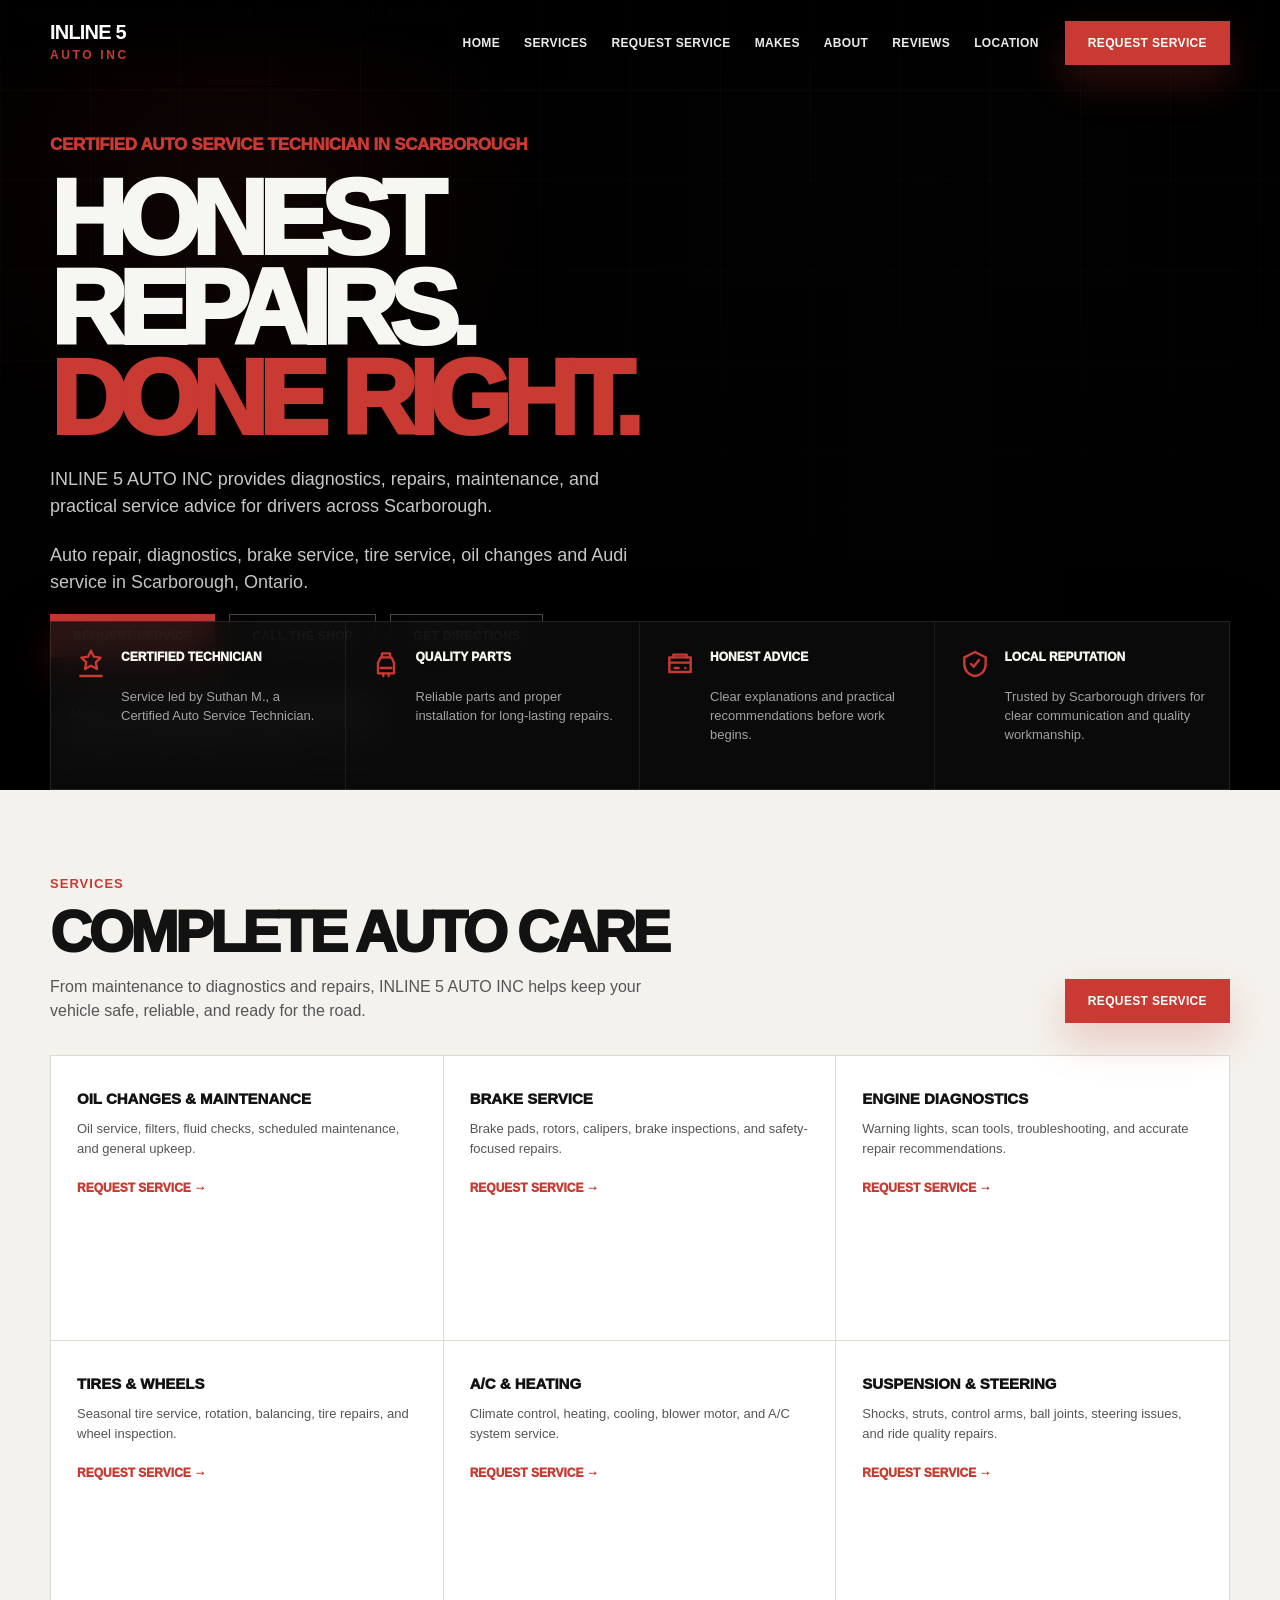
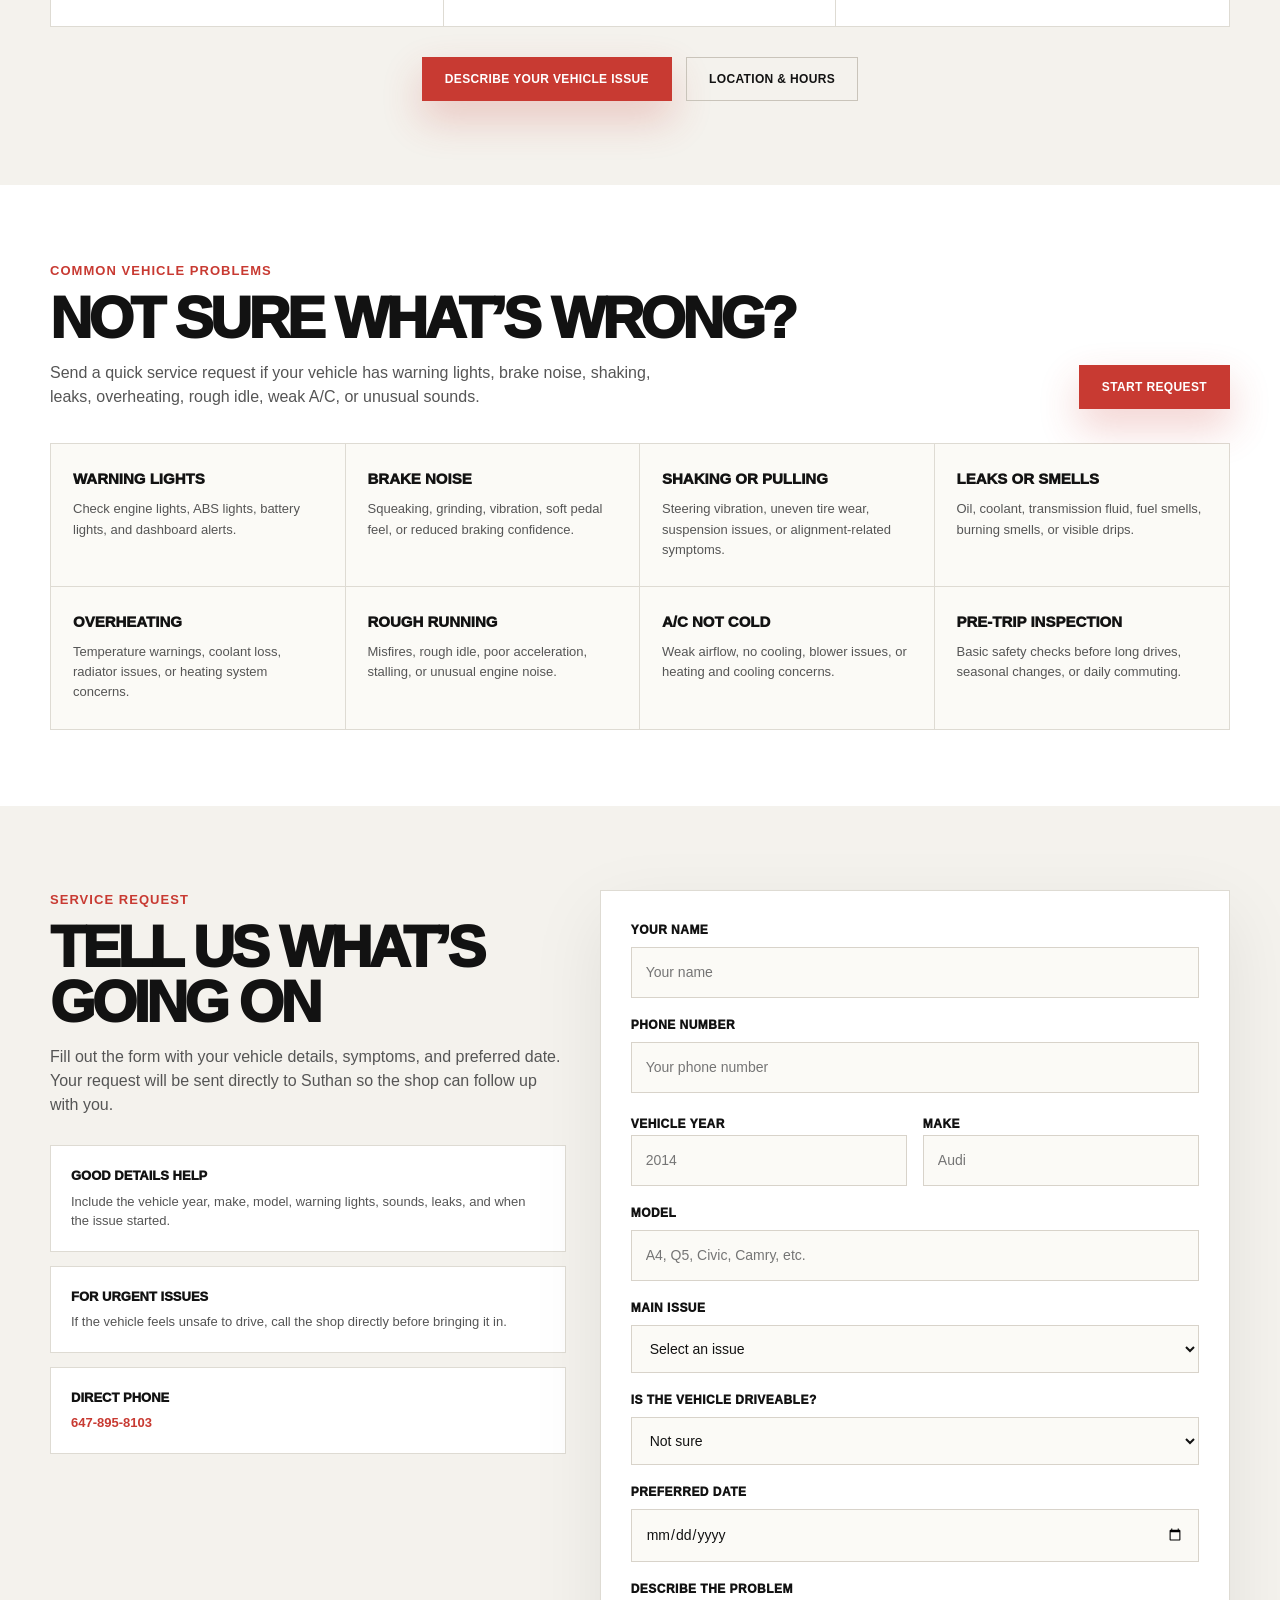
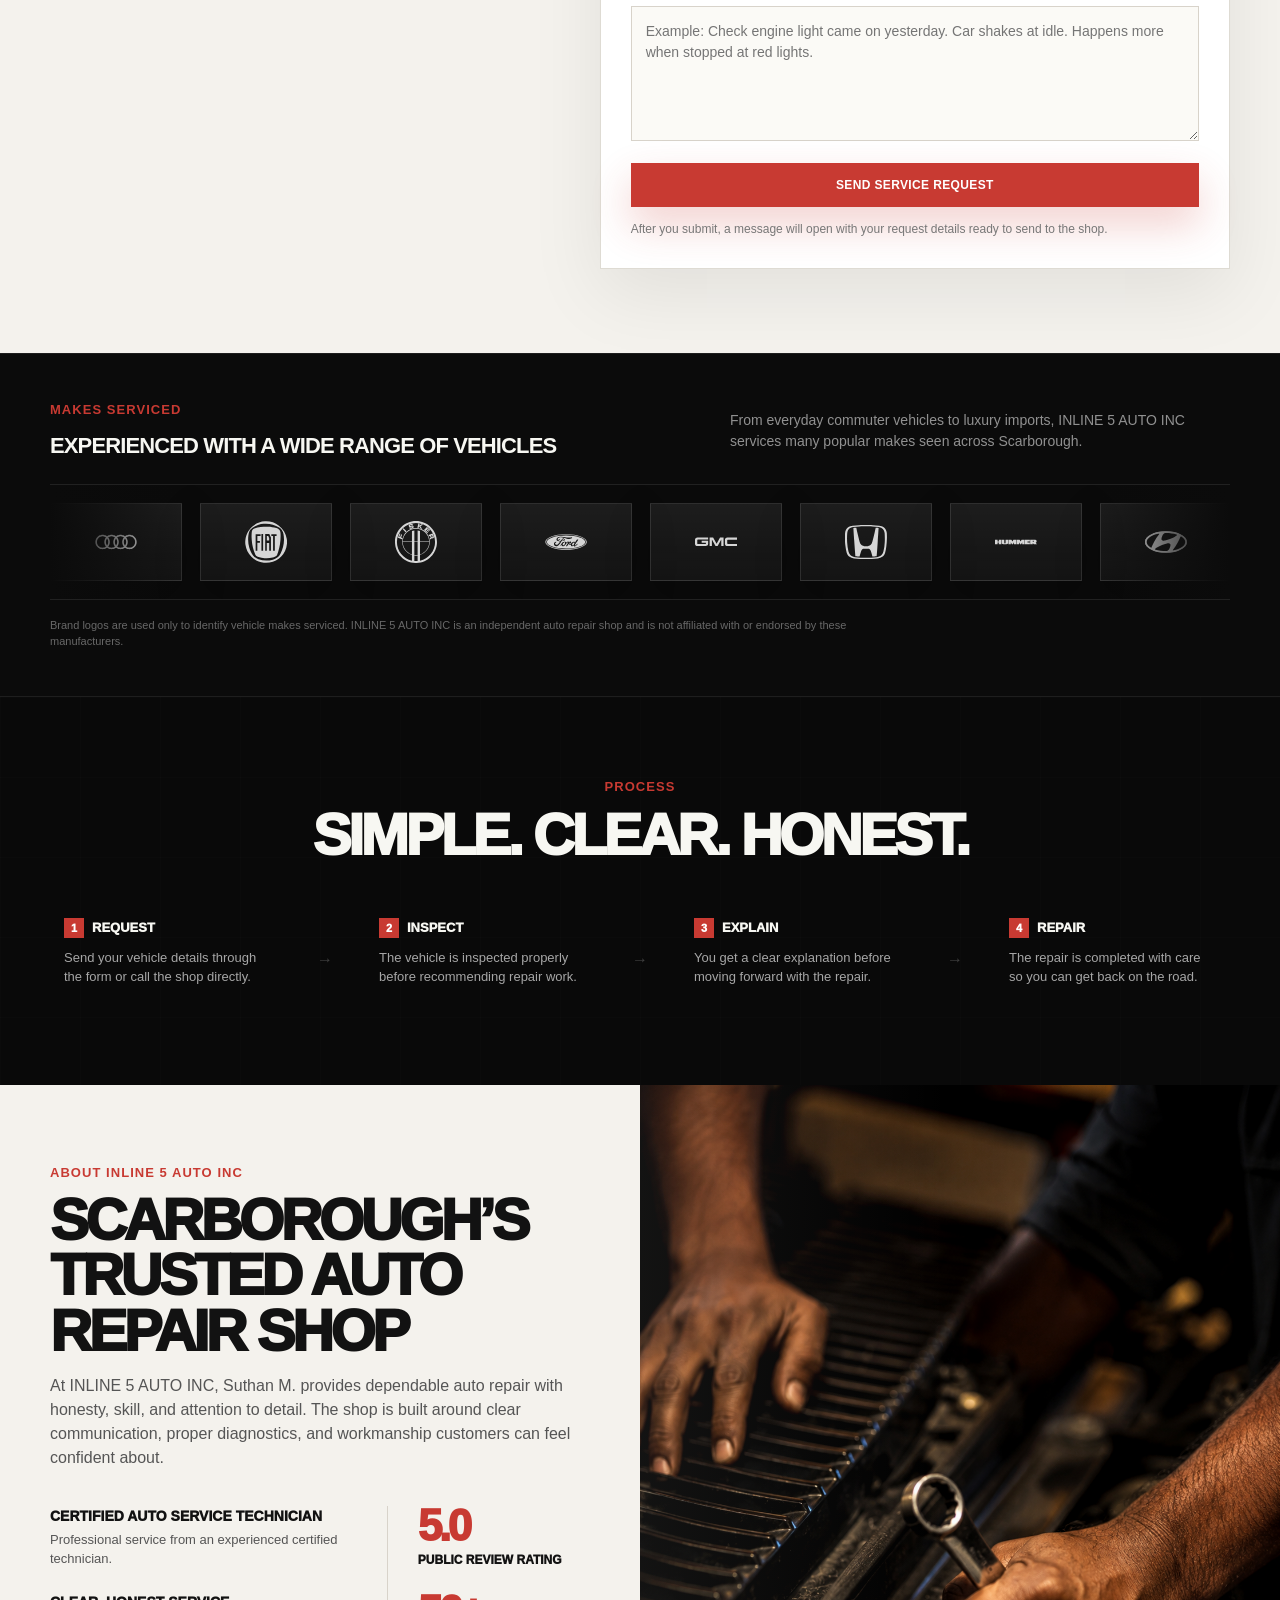
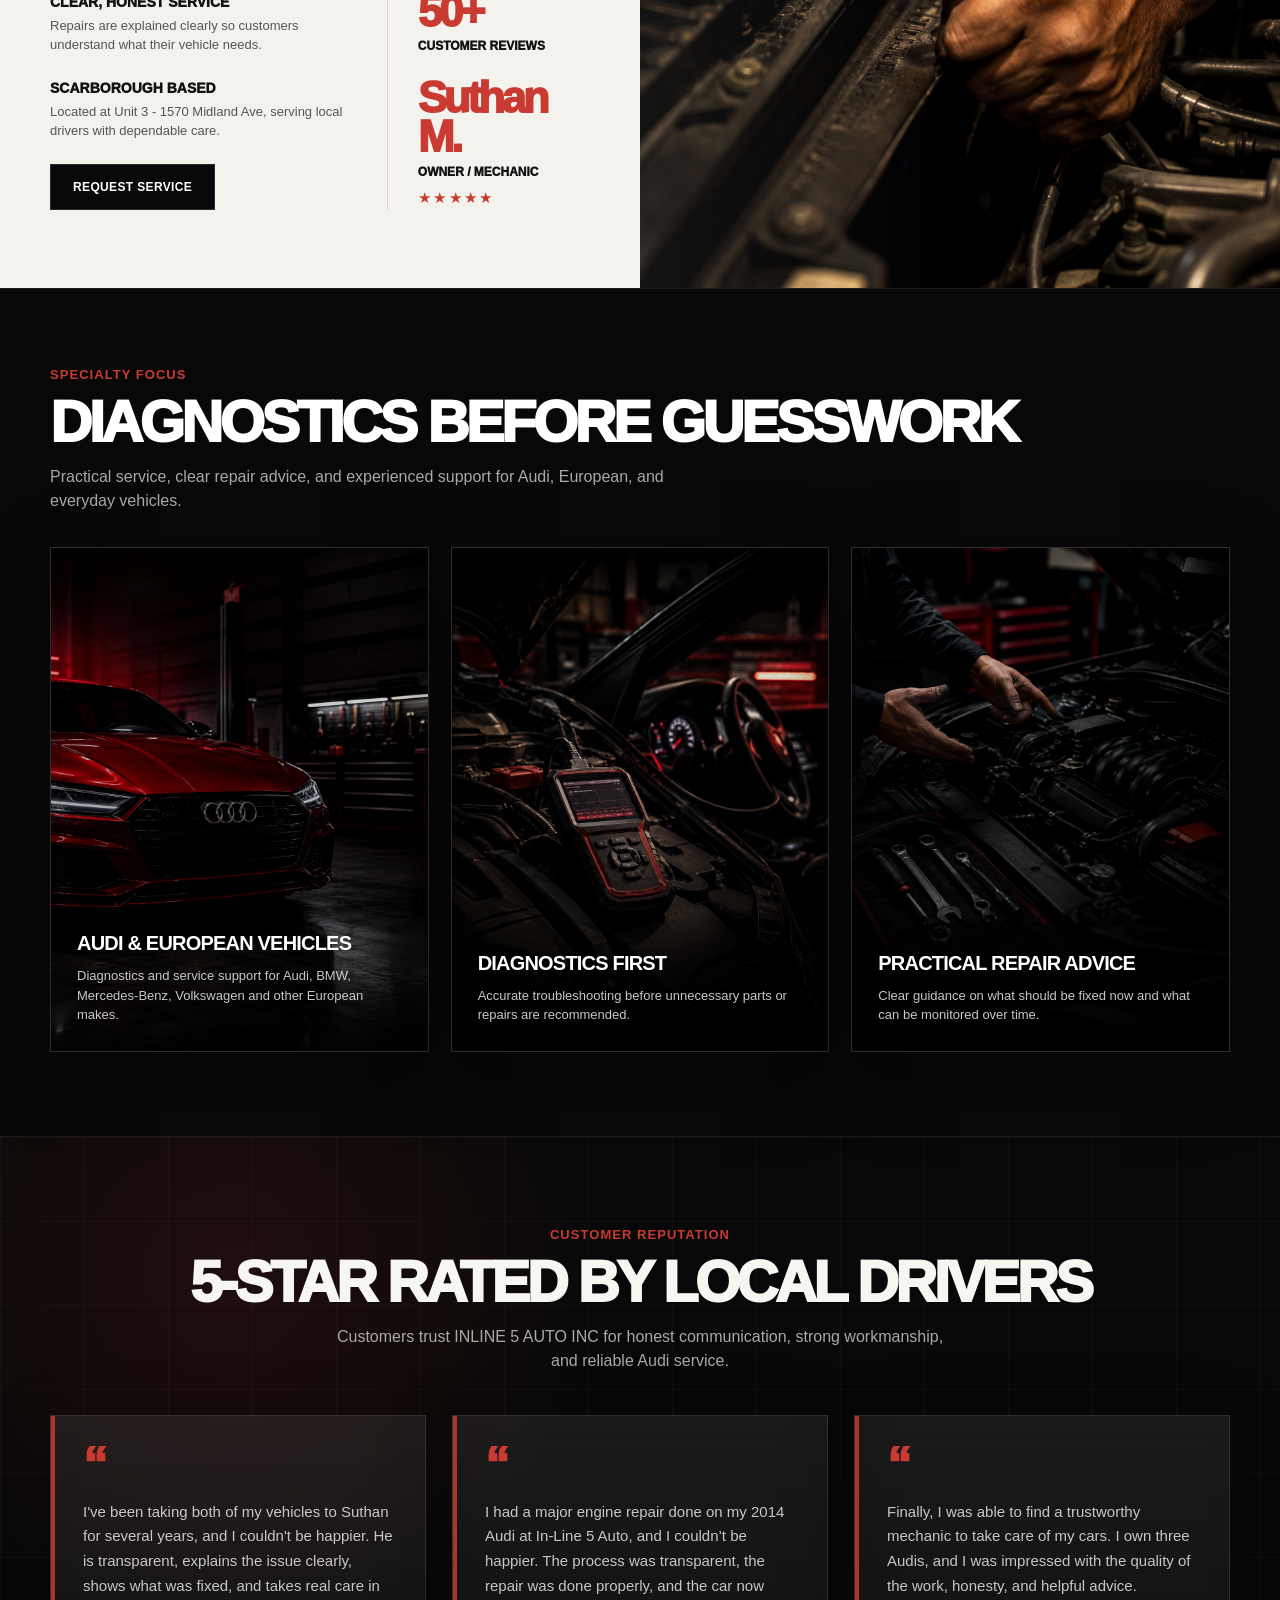
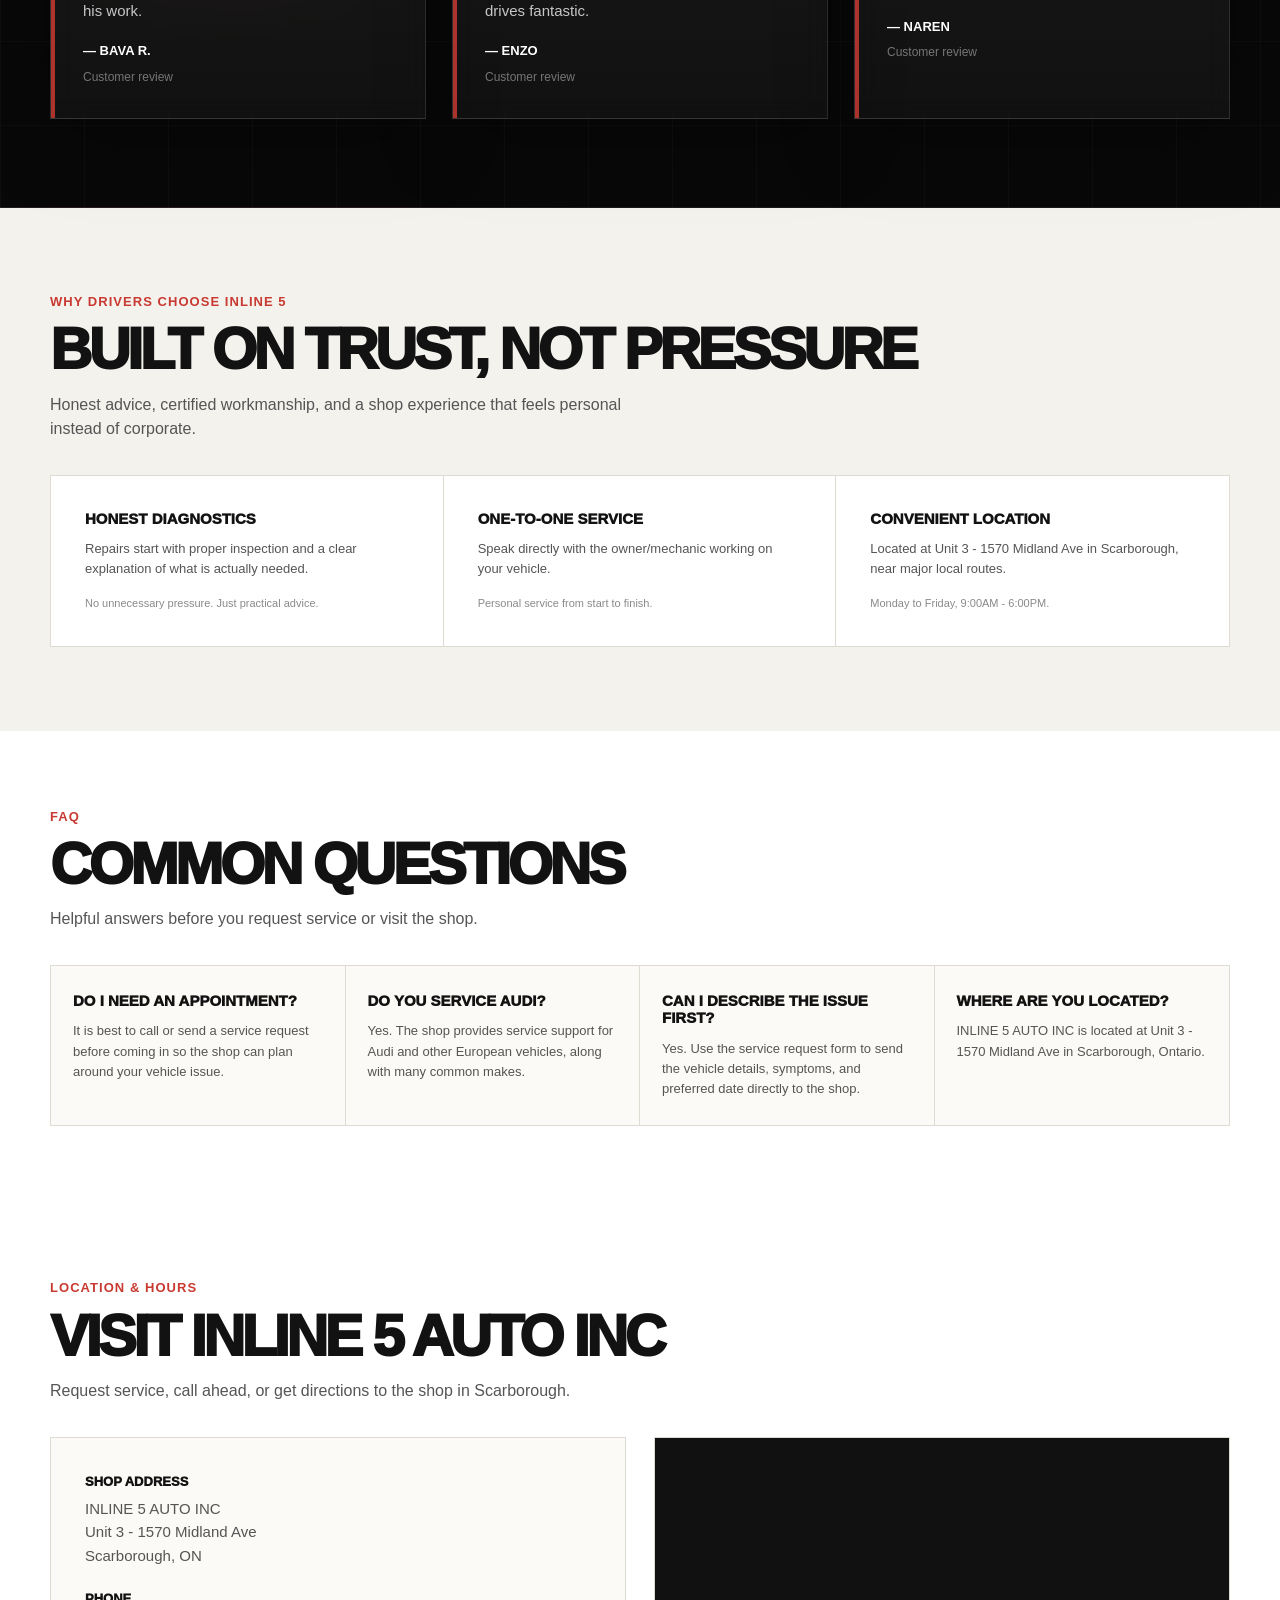
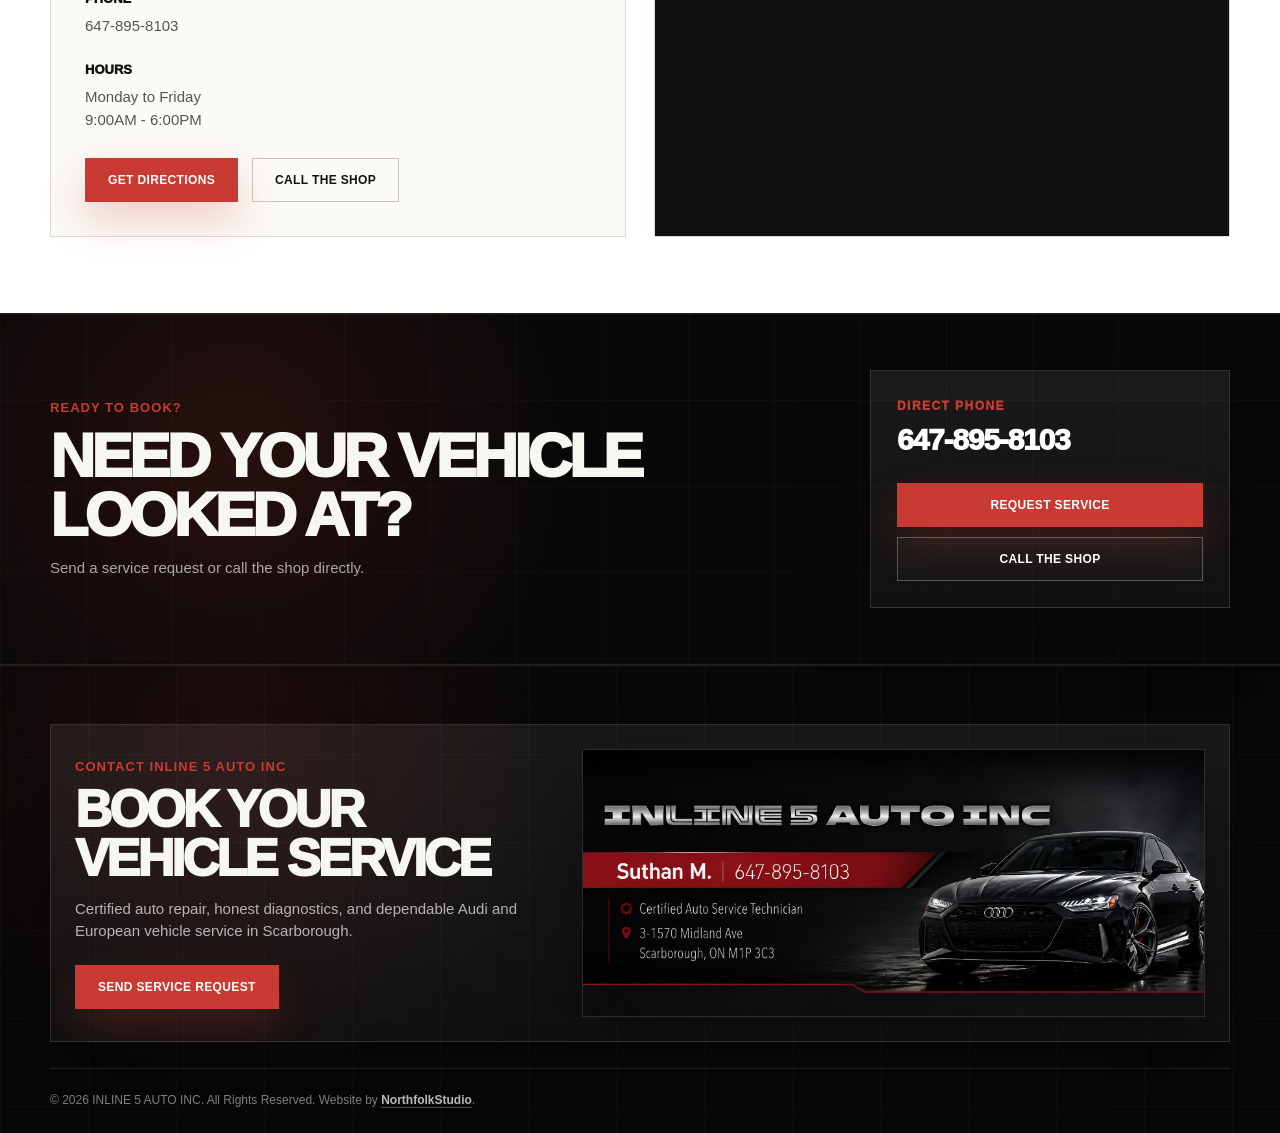
==== index.html @ 4e50be27 "Prepare production mobile-ready homepage" ====
<!DOCTYPE html>
<html lang="en">
<head>
  <meta charset="UTF-8" />
  <meta name="viewport" content="width=device-width, initial-scale=1.0" />

  <title>INLINE 5 AUTO INC | Auto Repair Shop in Scarborough, ON</title>
  <meta
    name="description"
    content="INLINE 5 AUTO INC provides certified auto repair, diagnostics, brake service, oil changes, tire service, suspension repair and maintenance in Scarborough, ON. Request service online or call 647-895-8103."
  />

  <meta name="robots" content="index, follow" />
  <meta name="theme-color" content="#070707" />
  <link rel="canonical" href="https://inline5autoinc.ca/" />

  <meta property="og:title" content="INLINE 5 AUTO INC | Auto Repair Shop in Scarborough, ON" />
  <meta property="og:description" content="Certified auto repair, diagnostics, brake service, oil changes, tires, suspension repair and honest maintenance in Scarborough." />
  <meta property="og:type" content="website" />
  <meta property="og:url" content="https://inline5autoinc.ca/" />
  <meta property="og:site_name" content="INLINE 5 AUTO INC" />
  <meta property="og:image" content="https://inline5autoinc.ca/assets/imgs/Inline5autocard.png" />

  <meta name="twitter:card" content="summary_large_image" />
  <meta name="twitter:title" content="INLINE 5 AUTO INC | Auto Repair Shop in Scarborough, ON" />
  <meta name="twitter:description" content="Certified auto repair, diagnostics, brake service, oil changes, tires, suspension repair and honest maintenance in Scarborough." />
  <meta name="twitter:image" content="https://inline5autoinc.ca/assets/imgs/Inline5autocard.png" />

  <script type="application/ld+json">
  {
    "@context": "https://schema.org",
    "@type": "AutoRepair",
    "name": "INLINE 5 AUTO INC",
    "url": "https://inline5autoinc.ca/",
    "image": "https://inline5autoinc.ca/assets/imgs/Inline5autocard.png",
    "telephone": "+1-647-895-8103",
    "priceRange": "$$",
    "founder": "Suthan M.",
    "address": {
      "@type": "PostalAddress",
      "streetAddress": "Unit 3 - 1570 Midland Ave",
      "addressLocality": "Scarborough",
      "addressRegion": "ON",
      "addressCountry": "CA"
    },
    "openingHoursSpecification": [
      {
        "@type": "OpeningHoursSpecification",
        "dayOfWeek": ["Monday", "Tuesday", "Wednesday", "Thursday", "Friday"],
        "opens": "09:00",
        "closes": "18:00"
      }
    ],
    "areaServed": {
      "@type": "Place",
      "name": "Scarborough"
    }
  }
  </script>

  <style>
    :root {
      --bg: #070707;
      --text: #f7f7f2;
      --muted: #a8aaa7;
      --red: #c83a32;
      --red-bright: #d84840;
      --off: #f4f2ed;
      --dark-text: #121212;
      --line-light: #dedbd3;
      --container: 1180px;
      --shadow: 0 24px 80px rgba(0, 0, 0, 0.28);
    }

    * {
      margin: 0;
      padding: 0;
      box-sizing: border-box;
    }

    html {
      scroll-behavior: smooth;
    }

    body {
      font-family: Arial, Helvetica, sans-serif;
      background: var(--bg);
      color: var(--text);
      line-height: 1.5;
      overflow-x: hidden;
    }

    img {
      width: 100%;
      display: block;
    }

    a {
      text-decoration: none;
      color: inherit;
    }

    button,
    input,
    textarea,
    select {
      font: inherit;
    }

    a:focus-visible,
    button:focus-visible,
    input:focus-visible,
    select:focus-visible,
    textarea:focus-visible {
      outline: 3px solid var(--red-bright);
      outline-offset: 4px;
    }

    .container {
      width: min(var(--container), calc(100% - 40px));
      margin: 0 auto;
    }

    .eyebrow {
      color: var(--red);
      font-size: 13px;
      font-weight: 900;
      letter-spacing: 0.08em;
      text-transform: uppercase;
      margin-bottom: 10px;
    }

    .section-title {
      font-size: clamp(32px, 5vw, 58px);
      line-height: 0.95;
      letter-spacing: -0.06em;
      text-transform: uppercase;
      font-weight: 950;
    }

    .section-copy {
      color: var(--muted);
      max-width: 620px;
      margin-top: 16px;
      font-size: 16px;
    }

    .light-copy {
      color: #555;
    }

    .btn {
      display: inline-flex;
      align-items: center;
      justify-content: center;
      gap: 10px;
      border: 1px solid transparent;
      padding: 15px 22px;
      font-size: 12px;
      line-height: 1;
      font-weight: 900;
      text-transform: uppercase;
      letter-spacing: 0.03em;
      cursor: pointer;
      transition: 0.25s ease;
      white-space: nowrap;
    }

    .btn-primary {
      background: var(--red);
      color: white;
      box-shadow: 0 18px 40px rgba(200, 58, 50, 0.24);
    }

    .btn-primary:hover {
      background: var(--red-bright);
      transform: translateY(-2px);
    }

    .btn-dark {
      background: #080808;
      color: white;
      border-color: rgba(255, 255, 255, 0.15);
    }

    .btn-dark:hover {
      background: var(--red);
      border-color: var(--red);
    }

    .btn-outline {
      border-color: rgba(255, 255, 255, 0.28);
      color: white;
      background: rgba(255, 255, 255, 0.02);
    }

    .btn-outline:hover {
      background: white;
      color: black;
    }

    .btn-light-outline {
      border-color: #c9c4ba;
      color: var(--dark-text);
      background: transparent;
    }

    .btn-light-outline:hover {
      background: var(--dark-text);
      color: white;
      border-color: var(--dark-text);
    }

    .icon {
      width: 32px;
      height: 32px;
      stroke: currentColor;
      fill: none;
      stroke-width: 1.8;
      stroke-linecap: round;
      stroke-linejoin: round;
      flex: 0 0 auto;
    }

    .icon-red {
      color: var(--red);
    }

    .header {
      position: fixed;
      top: 0;
      left: 0;
      width: 100%;
      z-index: 50;
      background: linear-gradient(to bottom, rgba(0, 0, 0, 0.92), rgba(0, 0, 0, 0.58), transparent);
      border-bottom: 1px solid transparent;
      transition: 0.25s ease;
    }

    .header.scrolled {
      background: rgba(7, 7, 7, 0.95);
      backdrop-filter: blur(18px);
      border-bottom-color: rgba(255, 255, 255, 0.1);
    }

    .nav {
      height: 86px;
      display: flex;
      align-items: center;
      justify-content: space-between;
      gap: 26px;
    }

    .brand {
      display: flex;
      align-items: center;
      gap: 12px;
      min-width: max-content;
    }

    .brand-text strong {
      display: block;
      color: white;
      font-size: 20px;
      line-height: 0.9;
      letter-spacing: -0.04em;
      text-transform: uppercase;
    }

    .brand-text span {
      display: block;
      color: var(--red);
      font-size: 12px;
      font-weight: 900;
      letter-spacing: 0.22em;
      text-transform: uppercase;
      margin-top: 5px;
    }

    .nav-links {
      display: flex;
      align-items: center;
      gap: 24px;
      margin-left: auto;
    }

    .nav-links a {
      color: white;
      font-size: 12px;
      font-weight: 900;
      letter-spacing: 0.03em;
      text-transform: uppercase;
      opacity: 0.92;
      position: relative;
    }

    .nav-links a::after {
      content: "";
      position: absolute;
      left: 0;
      bottom: -8px;
      width: 0;
      height: 2px;
      background: var(--red);
      transition: 0.2s ease;
    }

    .nav-links a:hover::after {
      width: 100%;
    }

    .nav-actions {
      display: flex;
      align-items: center;
      gap: 12px;
    }

    .menu-toggle {
      display: none;
      width: 44px;
      height: 44px;
      border: 1px solid rgba(255, 255, 255, 0.2);
      background: rgba(255, 255, 255, 0.04);
      color: white;
      align-items: center;
      justify-content: center;
      cursor: pointer;
    }

    .mobile-panel {
      display: none;
      background: rgba(7, 7, 7, 0.98);
      border-top: 1px solid rgba(255, 255, 255, 0.1);
      padding: 18px 20px 24px;
    }

    .mobile-panel.open {
      display: block;
    }

    .mobile-panel a {
      display: block;
      padding: 14px 0;
      border-bottom: 1px solid rgba(255, 255, 255, 0.08);
      color: white;
      font-weight: 900;
      text-transform: uppercase;
      font-size: 13px;
    }

    .hero {
      min-height: 790px;
      position: relative;
      display: flex;
      align-items: center;
      overflow: hidden;
      isolation: isolate;
      background: #060606;
    }

    .hero::before {
      content: "";
      position: absolute;
      inset: 0;
      background:
        linear-gradient(90deg, rgba(0, 0, 0, 0.97) 0%, rgba(0, 0, 0, 0.86) 38%, rgba(0, 0, 0, 0.28) 72%, rgba(0, 0, 0, 0.82) 100%),
        linear-gradient(to bottom, rgba(0, 0, 0, 0.45), rgba(0, 0, 0, 0.92));
      z-index: -1;
    }

    .hero::after {
      content: "";
      position: absolute;
      inset: 0;
      background-image:
        radial-gradient(circle at 18% 30%, rgba(200, 58, 50, 0.18), transparent 28%),
        linear-gradient(rgba(255, 255, 255, 0.035) 1px, transparent 1px),
        linear-gradient(90deg, rgba(255, 255, 255, 0.035) 1px, transparent 1px);
      background-size: auto, 90px 90px, 90px 90px;
      mask-image: linear-gradient(to bottom, black, transparent 82%);
      z-index: -1;
      opacity: 0.65;
    }

    .hero-bg {
      position: absolute;
      inset: 0;
      z-index: -2;
    }

    .hero-bg img {
      height: 100%;
      object-fit: cover;
      object-position: center right;
      filter: saturate(0.95) contrast(1.08) brightness(0.9);
    }

    .hero-content {
      padding-top: 110px;
      max-width: 710px;
    }

    .hero-kicker {
      color: var(--red);
      font-size: 17px;
      font-weight: 950;
      text-transform: uppercase;
      letter-spacing: -0.02em;
      margin-bottom: 16px;
    }

    .hero h1 {
      font-size: clamp(58px, 8.2vw, 118px);
      line-height: 0.86;
      letter-spacing: -0.08em;
      text-transform: uppercase;
      font-weight: 1000;
    }

    .hero h1 span {
      display: block;
      color: var(--red);
    }

    .hero p {
      color: rgba(255, 255, 255, 0.78);
      max-width: 590px;
      font-size: 18px;
      margin: 22px 0 18px;
    }

    .hero-seo-line {
      color: rgba(255, 255, 255, 0.66);
      max-width: 620px;
      font-size: 15px;
      margin: 0 0 30px;
    }

    .hero-buttons {
      display: flex;
      gap: 14px;
      flex-wrap: wrap;
    }

    .hero-contact-card {
      margin-top: 26px;
      display: inline-grid;
      gap: 5px;
      padding: 18px 20px;
      border: 1px solid rgba(255, 255, 255, 0.12);
      background: rgba(255, 255, 255, 0.055);
      backdrop-filter: blur(14px);
    }

    .hero-contact-card strong {
      color: white;
      font-size: 13px;
      text-transform: uppercase;
      letter-spacing: 0.04em;
    }

    .hero-contact-card span {
      color: rgba(255, 255, 255, 0.65);
      font-size: 14px;
    }

    .trust-strip {
      position: absolute;
      left: 50%;
      bottom: 0;
      transform: translateX(-50%);
      width: min(var(--container), calc(100% - 40px));
      background: rgba(13, 13, 13, 0.84);
      backdrop-filter: blur(18px);
      border: 1px solid rgba(255, 255, 255, 0.1);
      display: grid;
      grid-template-columns: repeat(4, 1fr);
      box-shadow: var(--shadow);
    }

    .trust-item {
      display: flex;
      align-items: flex-start;
      gap: 14px;
      padding: 26px 24px;
      border-right: 1px solid rgba(255, 255, 255, 0.08);
    }

    .trust-item:last-child {
      border-right: 0;
    }

    .trust-item h3 {
      font-size: 12px;
      text-transform: uppercase;
      font-weight: 950;
      margin-bottom: 6px;
    }

    .trust-item p {
      color: rgba(255, 255, 255, 0.62);
      font-size: 13px;
      line-height: 1.45;
    }

    .services,
    .service-request,
    .specials {
      background: var(--off);
      color: var(--dark-text);
      padding: 84px 0;
    }

    .problems,
    .location,
    .faq {
      background: white;
      color: var(--dark-text);
      padding: 76px 0;
    }

    .section-head-row {
      display: flex;
      align-items: flex-end;
      justify-content: space-between;
      gap: 30px;
      margin-bottom: 32px;
    }

    .service-grid {
      display: grid;
      grid-template-columns: repeat(3, 1fr);
      border: 1px solid var(--line-light);
      background: white;
    }

    .service-card {
      min-height: 285px;
      padding: 34px 26px 28px;
      border-right: 1px solid var(--line-light);
      border-bottom: 1px solid var(--line-light);
      position: relative;
      overflow: hidden;
      transition: 0.25s ease;
    }

    .service-card:nth-child(3n) {
      border-right: 0;
    }

    .service-card:nth-last-child(-n+3) {
      border-bottom: 0;
    }

    .service-card::after {
      content: "";
      position: absolute;
      inset: auto 0 0 0;
      height: 4px;
      background: var(--red);
      transform: scaleX(0);
      transform-origin: left;
      transition: 0.25s ease;
    }

    .service-card:hover {
      background: #faf8f3;
      transform: translateY(-4px);
      box-shadow: 0 22px 50px rgba(0, 0, 0, 0.08);
      z-index: 2;
    }

    .service-card:hover::after {
      transform: scaleX(1);
    }

    .service-card h3,
    .problem-item h3,
    .special-card h3,
    .faq-item h3 {
      font-size: 15px;
      line-height: 1.15;
      text-transform: uppercase;
      font-weight: 950;
      margin-bottom: 12px;
    }

    .service-card p,
    .problem-item p,
    .special-card p,
    .faq-item p {
      color: #555;
      font-size: 13px;
      line-height: 1.55;
    }

    .learn-link {
      display: inline-flex;
      align-items: center;
      gap: 8px;
      color: var(--red);
      font-size: 12px;
      font-weight: 950;
      text-transform: uppercase;
      margin-top: 20px;
    }

    .services-bottom-cta {
      margin-top: 30px;
      display: flex;
      justify-content: center;
      gap: 14px;
      flex-wrap: wrap;
    }

    .problem-grid,
    .faq-grid {
      margin-top: 34px;
      display: grid;
      grid-template-columns: repeat(4, 1fr);
      border: 1px solid var(--line-light);
    }

    .problem-item,
    .faq-item {
      padding: 26px 22px;
      border-right: 1px solid var(--line-light);
      border-bottom: 1px solid var(--line-light);
      background: #fbfaf6;
    }

    .problem-item:nth-child(4n),
    .faq-item:nth-child(4n) {
      border-right: 0;
    }

    .problem-item:nth-last-child(-n+4),
    .faq-item:nth-last-child(-n+4) {
      border-bottom: 0;
    }

    .service-request-grid {
      display: grid;
      grid-template-columns: 0.9fr 1.1fr;
      gap: 34px;
      align-items: start;
    }

    .request-notes {
      display: grid;
      gap: 14px;
      margin-top: 28px;
    }

    .request-notes div {
      padding: 20px;
      background: white;
      border: 1px solid var(--line-light);
    }

    .request-notes strong {
      display: block;
      color: var(--dark-text);
      font-size: 13px;
      text-transform: uppercase;
      font-weight: 950;
      margin-bottom: 6px;
    }

    .request-notes span {
      display: block;
      color: #555;
      font-size: 13px;
      line-height: 1.5;
    }

    .request-form {
      background: white;
      border: 1px solid var(--line-light);
      padding: 30px;
      box-shadow: 0 24px 70px rgba(0, 0, 0, 0.08);
    }

    .form-row {
      display: grid;
      gap: 8px;
      margin-bottom: 18px;
    }

    .form-row.two-col {
      grid-template-columns: 1fr 1fr;
      gap: 16px;
    }

    .form-row label {
      font-size: 12px;
      font-weight: 950;
      text-transform: uppercase;
      color: var(--dark-text);
      letter-spacing: 0.04em;
    }

    .form-row input,
    .form-row select,
    .form-row textarea {
      width: 100%;
      border: 1px solid #d8d3ca;
      background: #fbfaf6;
      color: var(--dark-text);
      padding: 14px;
      font-size: 14px;
      outline: none;
      transition: 0.2s ease;
      border-radius: 0;
    }

    .form-row textarea {
      resize: vertical;
      min-height: 130px;
    }

    .form-row input:focus,
    .form-row select:focus,
    .form-row textarea:focus {
      border-color: var(--red);
      background: white;
      box-shadow: 0 0 0 3px rgba(200, 58, 50, 0.12);
    }

    .form-submit {
      width: 100%;
      margin-top: 4px;
    }

    .form-disclaimer {
      color: #777;
      font-size: 12px;
      line-height: 1.45;
      margin-top: 14px;
    }

    .brands {
      background: #0b0b0b;
      padding: 46px 0;
      border-top: 1px solid rgba(255, 255, 255, 0.08);
      border-bottom: 1px solid rgba(255, 255, 255, 0.08);
      overflow: hidden;
    }

    .brands-head {
      display: flex;
      align-items: center;
      justify-content: space-between;
      gap: 24px;
      margin-bottom: 22px;
    }

    .brands-head h2 {
      font-size: 22px;
      text-transform: uppercase;
      letter-spacing: -0.04em;
    }

    .brands-head p {
      color: rgba(255, 255, 255, 0.55);
      font-size: 14px;
      max-width: 500px;
    }

    .logo-marquee {
      position: relative;
      width: 100%;
      overflow: hidden;
      padding: 18px 0;
      border-top: 1px solid rgba(255, 255, 255, 0.09);
      border-bottom: 1px solid rgba(255, 255, 255, 0.09);
    }

    .logo-marquee::before,
    .logo-marquee::after {
      content: "";
      position: absolute;
      top: 0;
      width: 130px;
      height: 100%;
      z-index: 2;
      pointer-events: none;
    }

    .logo-marquee::before {
      left: 0;
      background: linear-gradient(to right, #0b0b0b, transparent);
    }

    .logo-marquee::after {
      right: 0;
      background: linear-gradient(to left, #0b0b0b, transparent);
    }

    .logo-track {
      display: flex;
      align-items: center;
      width: max-content;
      gap: 18px;
      animation: logoScroll 38s linear infinite;
    }

    .logo-marquee:hover .logo-track {
      animation-play-state: paused;
    }

    .logo-item {
      width: 132px;
      height: 78px;
      flex: 0 0 auto;
      display: flex;
      align-items: center;
      justify-content: center;
      padding: 18px 22px;
      border: 1px solid rgba(255, 255, 255, 0.11);
      background: linear-gradient(180deg, rgba(255, 255, 255, 0.075), rgba(255, 255, 255, 0.035));
      box-shadow: 0 18px 45px rgba(0, 0, 0, 0.24);
      transition: 0.25s ease;
    }

    .logo-item:hover {
      transform: translateY(-3px);
      border-color: rgba(200, 58, 50, 0.7);
      background: rgba(200, 58, 50, 0.12);
    }

    .logo-item img {
      width: 100%;
      max-width: 86px;
      height: 42px;
      object-fit: contain;
      filter: grayscale(1) invert(1) brightness(1.8);
      opacity: 0.82;
      transition: 0.25s ease;
    }

    .logo-item:hover img {
      filter: grayscale(0) invert(0) brightness(1);
      opacity: 1;
    }

    .brand-disclaimer {
      color: rgba(255, 255, 255, 0.38);
      font-size: 11px;
      line-height: 1.45;
      margin-top: 18px;
      max-width: 820px;
    }

    @keyframes logoScroll {
      from {
        transform: translateX(0);
      }

      to {
        transform: translateX(calc(-100% + 100vw));
      }
    }

    .process {
      background: #090909;
      padding: 80px 0 84px;
      position: relative;
      overflow: hidden;
    }

    .process::before {
      content: "";
      position: absolute;
      inset: 0;
      background:
        linear-gradient(rgba(255, 255, 255, 0.025) 1px, transparent 1px),
        linear-gradient(90deg, rgba(255, 255, 255, 0.025) 1px, transparent 1px);
      background-size: 80px 80px;
      opacity: 0.5;
    }

    .process .container {
      position: relative;
    }

    .center-head {
      text-align: center;
      margin-bottom: 42px;
    }

    .process-grid {
      display: grid;
      grid-template-columns: 1fr 80px 1fr 80px 1fr 80px 1fr;
      align-items: start;
    }

    .process-step {
      text-align: left;
      padding: 14px;
    }

    .step-label {
      display: flex;
      align-items: center;
      gap: 8px;
      margin-bottom: 10px;
    }

    .step-number {
      width: 20px;
      height: 20px;
      display: inline-flex;
      align-items: center;
      justify-content: center;
      background: var(--red);
      color: white;
      font-size: 11px;
      font-weight: 950;
    }

    .step-label h3 {
      font-size: 13px;
      text-transform: uppercase;
      font-weight: 950;
    }

    .process-step p {
      color: rgba(255, 255, 255, 0.64);
      font-size: 13px;
      line-height: 1.5;
    }

    .arrow {
      color: rgba(255, 255, 255, 0.22);
      display: flex;
      justify-content: center;
      padding-top: 44px;
    }

    .about {
      background: var(--off);
      color: var(--dark-text);
      display: grid;
      grid-template-columns: 1fr 1fr;
      min-height: 690px;
    }

    .about-content {
      padding: 78px max(40px, calc((100vw - var(--container)) / 2)) 78px;
      display: flex;
      flex-direction: column;
      justify-content: center;
    }

    .about-image {
      position: relative;
      min-height: 600px;
      background: #111;
    }

    .about-image img {
      width: 100%;
      height: 100%;
      min-height: 600px;
      object-fit: cover;
      object-position: center;
      filter: contrast(1.03) brightness(0.98);
    }

    .about-image::after {
      content: "";
      position: absolute;
      inset: 0;
      background: linear-gradient(90deg, rgba(244, 242, 237, 0.08), transparent 48%);
      pointer-events: none;
    }

    .about-details {
      display: grid;
      grid-template-columns: 1.2fr 0.8fr;
      gap: 32px;
      margin-top: 36px;
    }

    .about-points {
      display: grid;
      gap: 22px;
    }

    .about-point h3 {
      font-size: 14px;
      text-transform: uppercase;
      font-weight: 950;
      margin-bottom: 4px;
    }

    .about-point p {
      color: #555;
      font-size: 13px;
      line-height: 1.45;
    }

    .stats {
      border-left: 1px solid #d8d3ca;
      padding-left: 30px;
      display: grid;
      gap: 24px;
      align-content: center;
    }

    .stat strong {
      display: block;
      color: var(--red);
      font-size: 44px;
      line-height: 0.9;
      letter-spacing: -0.08em;
      font-weight: 1000;
    }

    .stat span {
      display: block;
      margin-top: 8px;
      font-size: 12px;
      line-height: 1.2;
      text-transform: uppercase;
      font-weight: 950;
    }

    .stars {
      color: var(--red);
      font-size: 15px;
      letter-spacing: 0.16em;
      margin-top: 8px;
    }

    .feature-strip {
      background: #080808;
      padding: 76px 0 84px;
      color: white;
      border-top: 1px solid rgba(255, 255, 255, 0.08);
    }

    .feature-head {
      width: min(var(--container), calc(100% - 40px));
      margin: 0 auto 34px;
    }

    .feature-grid {
      width: min(var(--container), calc(100% - 40px));
      margin: 0 auto;
      display: grid;
      grid-template-columns: repeat(3, 1fr);
      gap: 22px;
    }

    .feature-card {
      min-height: 500px;
      position: relative;
      overflow: hidden;
      border: 1px solid rgba(255, 255, 255, 0.12);
      background: #111;
      isolation: isolate;
      box-shadow: 0 24px 70px rgba(0, 0, 0, 0.35);
    }

    .feature-card img {
      width: 100%;
      height: 100%;
      object-fit: cover;
      object-position: center;
      filter: contrast(1.06) brightness(1.06) saturate(1.02);
      transition: 0.3s ease;
    }

    .feature-card:hover img {
      transform: scale(1.035);
    }

    .feature-card::after {
      content: "";
      position: absolute;
      inset: 0;
      background: linear-gradient(to top, rgba(0, 0, 0, 0.74) 0%, rgba(0, 0, 0, 0.30) 44%, rgba(0, 0, 0, 0.02) 100%);
      z-index: 1;
    }

    .feature-content {
      position: absolute;
      left: 26px;
      right: 26px;
      bottom: 26px;
      z-index: 2;
    }

    .feature-content h3 {
      font-size: 20px;
      text-transform: uppercase;
      letter-spacing: -0.04em;
      margin-bottom: 8px;
      color: white;
    }

    .feature-content p {
      color: rgba(255, 255, 255, 0.78);
      font-size: 13px;
      line-height: 1.5;
    }

    .reviews {
      padding: 88px 0;
      background:
        radial-gradient(circle at 18% 20%, rgba(200, 58, 50, 0.12), transparent 32%),
        linear-gradient(rgba(255, 255, 255, 0.025) 1px, transparent 1px),
        linear-gradient(90deg, rgba(255, 255, 255, 0.025) 1px, transparent 1px),
        #080808;
      background-size: auto, 84px 84px, 84px 84px;
      border-top: 1px solid rgba(255, 255, 255, 0.08);
      border-bottom: 1px solid rgba(255, 255, 255, 0.08);
    }

    .review-grid {
      display: grid;
      grid-template-columns: repeat(3, 1fr);
      gap: 26px;
      margin-top: 34px;
    }

    .review-card {
      background: linear-gradient(180deg, rgba(255, 255, 255, 0.075), rgba(255, 255, 255, 0.04));
      border: 1px solid rgba(255, 255, 255, 0.12);
      padding: 32px;
      min-height: 270px;
      backdrop-filter: blur(14px);
      box-shadow: 0 24px 70px rgba(0, 0, 0, 0.28);
      position: relative;
      overflow: hidden;
    }

    .review-card::before {
      content: "";
      position: absolute;
      left: 0;
      top: 0;
      width: 4px;
      height: 100%;
      background: var(--red);
      opacity: 0.85;
    }

    .quote-mark {
      color: var(--red);
      font-size: 48px;
      line-height: 0.7;
      font-weight: 1000;
      margin-bottom: 18px;
    }

    .review-card p {
      color: rgba(255, 255, 255, 0.76);
      font-size: 15px;
      line-height: 1.65;
    }

    .review-card strong {
      display: block;
      color: white;
      margin-top: 18px;
      font-size: 13px;
      text-transform: uppercase;
    }

    .review-card small {
      display: block;
      color: rgba(255, 255, 255, 0.42);
      margin-top: 7px;
      font-size: 12px;
    }

    .special-grid {
      display: grid;
      grid-template-columns: repeat(3, 1fr);
      gap: 0;
      border: 1px solid var(--line-light);
      background: white;
      margin-top: 34px;
    }

    .special-card {
      display: flex;
      align-items: center;
      padding: 34px;
      border-right: 1px solid var(--line-light);
    }

    .special-card:last-child {
      border-right: 0;
    }

    .special-card small {
      display: block;
      color: #8a8a8a;
      font-size: 11px;
      margin-top: 16px;
    }

    .location-grid {
      display: grid;
      grid-template-columns: 1fr 1fr;
      gap: 28px;
      align-items: stretch;
      margin-top: 34px;
    }

    .location-card {
      border: 1px solid var(--line-light);
      background: #fbfaf6;
      padding: 34px;
      display: grid;
      gap: 22px;
    }

    .location-detail h3 {
      font-size: 13px;
      text-transform: uppercase;
      font-weight: 950;
      margin-bottom: 6px;
    }

    .location-detail p,
    .location-detail a {
      color: #555;
      font-size: 15px;
      line-height: 1.55;
    }

    .location-detail a:hover {
      color: var(--red);
    }

    .location-actions {
      display: flex;
      gap: 14px;
      flex-wrap: wrap;
      margin-top: 4px;
    }

    .map-card {
      min-height: 390px;
      border: 1px solid var(--line-light);
      overflow: hidden;
      background: #111;
    }

    .map-card iframe {
      width: 100%;
      height: 100%;
      min-height: 390px;
      border: 0;
      display: block;
    }

    .cta {
      background:
        radial-gradient(circle at 18% 40%, rgba(200, 58, 50, 0.16), transparent 32%),
        linear-gradient(rgba(255, 255, 255, 0.025) 1px, transparent 1px),
        linear-gradient(90deg, rgba(255, 255, 255, 0.025) 1px, transparent 1px),
        #080808;
      background-size: auto, 86px 86px, 86px 86px;
      border-top: 1px solid rgba(255, 255, 255, 0.1);
      border-bottom: 1px solid rgba(255, 255, 255, 0.1);
      padding: 56px 0;
    }

    .cta-inner {
      display: grid;
      grid-template-columns: 1.25fr 0.75fr;
      align-items: center;
      gap: 34px;
    }

    .cta h2 {
      font-size: clamp(34px, 5vw, 62px);
      text-transform: uppercase;
      letter-spacing: -0.06em;
      line-height: 0.95;
      font-weight: 1000;
    }

    .cta p {
      color: rgba(255, 255, 255, 0.64);
      margin-top: 12px;
      font-size: 15px;
      max-width: 520px;
    }

    .cta-contact {
      justify-self: end;
      width: min(100%, 360px);
      padding: 26px;
      border: 1px solid rgba(255, 255, 255, 0.12);
      background: linear-gradient(180deg, rgba(255, 255, 255, 0.075), rgba(255, 255, 255, 0.035));
      box-shadow: 0 24px 70px rgba(0, 0, 0, 0.28);
    }

    .cta-contact span {
      display: block;
      color: var(--red);
      font-size: 12px;
      font-weight: 950;
      text-transform: uppercase;
      letter-spacing: 0.12em;
      margin-bottom: 10px;
    }

    .cta-contact strong {
      display: block;
      color: white;
      font-size: 30px;
      line-height: 1;
      letter-spacing: -0.04em;
      font-weight: 1000;
      margin-bottom: 18px;
    }

    .cta-contact .btn {
      width: 100%;
      margin-top: 10px;
    }

    .footer {
      background:
        radial-gradient(circle at 18% 20%, rgba(200, 58, 50, 0.13), transparent 30%),
        linear-gradient(rgba(255, 255, 255, 0.025) 1px, transparent 1px),
        linear-gradient(90deg, rgba(255, 255, 255, 0.025) 1px, transparent 1px),
        #070707;
      background-size: auto, 88px 88px, 88px 88px;
      padding: 58px 0 24px;
      border-top: 1px solid rgba(255, 255, 255, 0.08);
    }

    .footer-card-feature {
      display: grid;
      grid-template-columns: 0.95fr 1.25fr;
      gap: 34px;
      align-items: center;
      padding: 24px;
      border: 1px solid rgba(255, 255, 255, 0.12);
      background: linear-gradient(180deg, rgba(255, 255, 255, 0.075), rgba(255, 255, 255, 0.035));
      box-shadow: 0 28px 80px rgba(0, 0, 0, 0.32);
      overflow: hidden;
    }

    .footer-card-copy h2 {
      font-size: clamp(30px, 4vw, 52px);
      line-height: 0.95;
      letter-spacing: -0.06em;
      text-transform: uppercase;
      font-weight: 1000;
      margin-bottom: 14px;
    }

    .footer-card-copy p {
      color: rgba(255, 255, 255, 0.68);
      font-size: 15px;
      max-width: 520px;
      margin-bottom: 22px;
    }

    .footer-business-card {
      border: 1px solid rgba(255, 255, 255, 0.12);
      background: #111;
      box-shadow: 0 24px 70px rgba(0, 0, 0, 0.34);
      overflow: hidden;
    }

    .footer-business-card img {
      width: 100%;
      height: auto;
      object-fit: contain;
      display: block;
    }

    .footer-bottom {
      display: flex;
      justify-content: space-between;
      gap: 20px;
      margin-top: 26px;
      padding-top: 22px;
      border-top: 1px solid rgba(255, 255, 255, 0.1);
      color: rgba(255, 255, 255, 0.48);
      font-size: 12px;
    }

    .footer-bottom a {
      color: rgba(255, 255, 255, 0.72);
      font-weight: 700;
      border-bottom: 1px solid rgba(255, 255, 255, 0.25);
      transition: 0.2s ease;
    }

    .footer-bottom a:hover {
      color: var(--red);
      border-bottom-color: var(--red);
    }

    .mobile-call-bar {
      display: none;
    }

    @media (max-width: 1100px) {
      .nav-links {
        display: none;
      }

      .menu-toggle {
        display: inline-flex;
      }

      .trust-strip {
        position: relative;
        left: auto;
        bottom: auto;
        transform: none;
        margin: -70px auto 0;
        grid-template-columns: repeat(2, 1fr);
      }

      .hero {
        min-height: 760px;
        padding-bottom: 100px;
      }

      .service-grid {
        grid-template-columns: repeat(2, 1fr);
      }

      .service-card:nth-child(3n) {
        border-right: 1px solid var(--line-light);
      }

      .service-card:nth-child(2n) {
        border-right: 0;
      }

      .service-card:nth-last-child(-n+3) {
        border-bottom: 1px solid var(--line-light);
      }

      .service-card:nth-last-child(-n+2) {
        border-bottom: 0;
      }

      .problem-grid,
      .faq-grid {
        grid-template-columns: repeat(2, 1fr);
      }

      .problem-item:nth-child(4n),
      .faq-item:nth-child(4n) {
        border-right: 1px solid var(--line-light);
      }

      .problem-item:nth-child(2n),
      .faq-item:nth-child(2n) {
        border-right: 0;
      }

      .problem-item:nth-last-child(-n+4),
      .faq-item:nth-last-child(-n+4) {
        border-bottom: 1px solid var(--line-light);
      }

      .problem-item:nth-last-child(-n+2),
      .faq-item:nth-last-child(-n+2) {
        border-bottom: 0;
      }

      .service-request-grid {
        grid-template-columns: 1fr;
      }

      .process-grid {
        grid-template-columns: repeat(4, 1fr);
        gap: 18px;
      }

      .arrow {
        display: none;
      }

      .about {
        grid-template-columns: 1fr;
      }

      .about-content {
        padding: 70px 40px;
      }

      .about-image,
      .about-image img {
        min-height: 430px;
      }

      .feature-grid,
      .review-grid,
      .special-grid,
      .location-grid,
      .footer-card-feature {
        grid-template-columns: 1fr;
      }

      .feature-card {
        min-height: 460px;
      }

      .special-card {
        border-right: 0;
        border-bottom: 1px solid var(--line-light);
      }

      .special-card:last-child {
        border-bottom: 0;
      }
    }

    @media (max-width: 768px) {
      html {
        scroll-padding-top: 86px;
      }

      body {
        overflow-x: hidden;
        padding-bottom: 84px;
      }

      .container {
        width: min(100% - 28px, var(--container));
      }

      .header {
        background: rgba(7, 7, 7, 0.96);
        backdrop-filter: blur(18px);
        border-bottom: 1px solid rgba(255, 255, 255, 0.1);
      }

      .nav {
        height: 74px;
        gap: 12px;
      }

      .brand {
        min-width: 0;
      }

      .brand-text strong {
        font-size: 16px;
        line-height: 1;
      }

      .brand-text span {
        font-size: 10px;
        letter-spacing: 0.14em;
      }

      .nav-actions .btn {
        display: none;
      }

      .menu-toggle {
        display: inline-flex;
        border-radius: 12px;
      }

      .hero {
        min-height: auto;
        display: block;
        padding: 118px 0 34px;
      }

      .hero::before {
        background:
          linear-gradient(to bottom, rgba(0, 0, 0, 0.72) 0%, rgba(0, 0, 0, 0.86) 42%, rgba(0, 0, 0, 0.97) 100%),
          linear-gradient(90deg, rgba(0, 0, 0, 0.94), rgba(0, 0, 0, 0.35));
      }

      .hero-bg {
        height: 460px;
        bottom: auto;
      }

      .hero-bg img {
        height: 100%;
        object-position: 68% center;
        opacity: 0.82;
        filter: saturate(0.95) contrast(1.08) brightness(0.78);
      }

      .hero-content {
        padding-top: 0;
        max-width: 100%;
        position: relative;
        z-index: 2;
      }

      .hero-kicker {
        font-size: 13px;
        line-height: 1.25;
        margin-bottom: 14px;
      }

      .hero h1 {
        font-size: clamp(48px, 15vw, 72px);
        line-height: 0.88;
        letter-spacing: -0.075em;
      }

      .hero p {
        font-size: 16px;
        line-height: 1.62;
        margin: 18px 0 12px;
      }

      .hero-seo-line {
        font-size: 13px;
        line-height: 1.55;
        margin-bottom: 24px;
      }

      .hero-buttons {
        display: grid;
        grid-template-columns: 1fr;
        gap: 12px;
      }

      .hero-buttons .btn {
        width: 100%;
        min-height: 50px;
      }

      .hero-contact-card {
        width: 100%;
        margin-top: 20px;
        border-radius: 18px;
      }

      .trust-strip {
        position: relative;
        left: auto;
        bottom: auto;
        transform: none;
        width: min(100% - 28px, var(--container));
        margin: 0 auto;
        grid-template-columns: 1fr;
        border-radius: 22px;
        overflow: hidden;
      }

      .trust-item {
        padding: 18px;
        border-right: 0;
        border-bottom: 1px solid rgba(255, 255, 255, 0.08);
      }

      .trust-item:last-child {
        border-bottom: 0;
      }

      .services,
      .service-request,
      .specials,
      .problems,
      .location,
      .faq,
      .process,
      .feature-strip,
      .reviews {
        padding: 56px 0;
      }

      .section-head-row {
        display: block;
        margin-bottom: 26px;
      }

      .section-head-row .btn {
        margin-top: 18px;
        width: 100%;
      }

      .section-title {
        font-size: clamp(34px, 11vw, 48px);
        line-height: 0.95;
      }

      .section-copy {
        font-size: 15px;
        line-height: 1.65;
      }

      .service-grid,
      .problem-grid,
      .faq-grid,
      .review-grid,
      .special-grid,
      .feature-grid,
      .location-grid,
      .service-request-grid,
      .cta-inner,
      .footer-card-feature {
        grid-template-columns: 1fr;
      }

      .service-card,
      .problem-item,
      .faq-item,
      .review-card,
      .special-card,
      .location-card,
      .request-form,
      .cta-contact {
        padding: 22px;
      }

      .service-card,
      .service-card:nth-child(3n),
      .service-card:nth-child(2n),
      .problem-item,
      .problem-item:nth-child(4n),
      .problem-item:nth-child(2n),
      .faq-item,
      .faq-item:nth-child(4n),
      .faq-item:nth-child(2n) {
        border-right: 0;
      }

      .service-card,
      .problem-item,
      .faq-item,
      .special-card {
        border-bottom: 1px solid var(--line-light);
      }

      .service-card:last-child,
      .problem-item:last-child,
      .faq-item:last-child,
      .special-card:last-child {
        border-bottom: 0;
      }

      .form-row.two-col {
        grid-template-columns: 1fr;
        gap: 0;
      }

      .form-row input,
      .form-row select,
      .form-row textarea {
        font-size: 16px;
        padding: 15px 14px;
      }

      .request-notes {
        margin-bottom: 22px;
      }

      .brands-head {
        display: block;
      }

      .brands-head p {
        margin-top: 10px;
      }

      .logo-marquee::before,
      .logo-marquee::after {
        width: 60px;
      }

      .logo-track {
        gap: 12px;
        animation-duration: 28s;
      }

      .logo-item {
        width: 104px;
        height: 66px;
        padding: 15px 18px;
      }

      .logo-item img {
        max-width: 72px;
        height: 34px;
      }

      .brand-disclaimer {
        font-size: 10px;
      }

      .process-grid {
        grid-template-columns: 1fr;
        gap: 16px;
      }

      .process-step {
        text-align: left;
        padding: 20px;
        border: 1px solid rgba(255, 255, 255, 0.1);
        background: rgba(255, 255, 255, 0.04);
      }

      .step-label {
        justify-content: flex-start;
      }

      .arrow {
        display: none;
      }

      .about {
        grid-template-columns: 1fr;
        min-height: auto;
      }

      .about-content {
        padding: 56px 20px;
      }

      .about-image,
      .about-image img {
        min-height: 320px;
      }

      .about-details {
        grid-template-columns: 1fr;
        gap: 24px;
      }

      .stats {
        border-left: 0;
        border-top: 1px solid #d8d3ca;
        padding-left: 0;
        padding-top: 24px;
        grid-template-columns: 1fr;
      }

      .stat strong {
        font-size: 36px;
      }

      .feature-head,
      .feature-grid {
        width: min(100% - 28px, var(--container));
      }

      .feature-card {
        min-height: 390px;
      }

      .review-card {
        min-height: auto;
      }

      .map-card,
      .map-card iframe {
        min-height: 300px;
      }

      .cta {
        padding: 52px 0;
      }

      .cta-contact {
        justify-self: stretch;
        width: 100%;
      }

      .cta-contact strong {
        font-size: 26px;
      }

      .cta-contact .btn {
        width: 100%;
      }

      .footer {
        padding: 48px 0 104px;
      }

      .footer-card-feature {
        padding: 18px;
        gap: 22px;
      }

      .footer-bottom {
        flex-direction: column;
      }

      .mobile-call-bar {
        display: grid;
        grid-template-columns: 1fr 1fr;
        gap: 10px;
        position: fixed;
        left: 12px;
        right: 12px;
        bottom: 12px;
        z-index: 1000;
        padding: 10px;
        background: rgba(10, 10, 10, 0.94);
        border: 1px solid rgba(255, 255, 255, 0.12);
        border-radius: 20px;
        backdrop-filter: blur(18px);
        box-shadow: 0 18px 50px rgba(0, 0, 0, 0.45);
      }

      .mobile-call-bar a {
        display: flex;
        align-items: center;
        justify-content: center;
        min-height: 46px;
        border-radius: 14px;
        font-size: 12px;
        font-weight: 900;
        text-transform: uppercase;
        text-decoration: none;
        color: #fff;
      }

      .mobile-call-bar a:first-child {
        background: linear-gradient(135deg, #d71920, #8f1015);
      }

      .mobile-call-bar a:last-child {
        background: rgba(255, 255, 255, 0.1);
      }
    }

    @media (max-width: 420px) {
      .hero {
        padding-top: 108px;
      }

      .hero-bg {
        height: 430px;
      }

      .hero h1 {
        font-size: clamp(42px, 14vw, 58px);
      }

      .section-title {
        font-size: clamp(31px, 10vw, 42px);
      }

      .service-card,
      .problem-item,
      .faq-item,
      .review-card,
      .special-card,
      .location-card,
      .request-form {
        padding: 20px;
      }
    }

    @media (prefers-reduced-motion: reduce) {
      html {
        scroll-behavior: auto;
      }

      *,
      *::before,
      *::after {
        animation-duration: 0.001ms !important;
        animation-iteration-count: 1 !important;
        transition-duration: 0.001ms !important;
      }
    }
  </style>
</head>

<body>
  <header class="header" id="header">
    <div class="container nav">
      <a href="#home" class="brand" aria-label="INLINE 5 AUTO INC Home">
        <span class="brand-text">
          <strong>INLINE 5</strong>
          <span>Auto Inc</span>
        </span>
      </a>

      <nav class="nav-links" aria-label="Primary navigation">
        <a href="#home">Home</a>
        <a href="#services">Services</a>
        <a href="#service-request">Request Service</a>
        <a href="#brands">Makes</a>
        <a href="#about">About</a>
        <a href="#reviews">Reviews</a>
        <a href="#location">Location</a>
      </nav>

      <div class="nav-actions">
        <a class="btn btn-primary" href="#service-request">Request Service</a>

        <button
          class="menu-toggle"
          id="menuToggle"
          aria-label="Open navigation menu"
          aria-expanded="false"
          aria-controls="mobilePanel"
        >
          <svg class="icon" viewBox="0 0 24 24" aria-hidden="true">
            <path d="M4 7h16M4 12h16M4 17h16"></path>
          </svg>
        </button>
      </div>
    </div>

    <div class="mobile-panel" id="mobilePanel">
      <a href="#home">Home</a>
      <a href="#services">Services</a>
      <a href="#service-request">Request Service</a>
      <a href="#brands">Makes Serviced</a>
      <a href="#about">About</a>
      <a href="#reviews">Reviews</a>
      <a href="#location">Location</a>
      <a href="tel:16478958103">Call 647-895-8103</a>
    </div>
  </header>

  <main>
    <section class="hero" id="home">
      <div class="hero-bg">
        <img
          src="./assets/imgs/heroimage.png"
          alt="Modern auto repair garage with a luxury vehicle and mechanic"
          fetchpriority="high"
        />
      </div>

      <div class="container">
        <div class="hero-content">
          <div class="hero-kicker">Certified Auto Service Technician in Scarborough</div>

          <h1>Honest Repairs. <span>Done Right.</span></h1>

          <p>
            INLINE 5 AUTO INC provides diagnostics, repairs, maintenance, and practical service advice
            for drivers across Scarborough.
          </p>

          <p class="hero-seo-line">
            Auto repair, diagnostics, brake service, tire service, oil changes and Audi service in Scarborough, Ontario.
          </p>

          <div class="hero-buttons">
            <a href="#service-request" class="btn btn-primary">Request Service</a>
            <a href="tel:16478958103" class="btn btn-outline">Call The Shop</a>
            <a
              href="https://www.google.com/maps/search/?api=1&query=1570+Midland+Ave+Unit+3+Scarborough+ON"
              class="btn btn-outline"
              target="_blank"
              rel="noopener"
            >
              Get Directions
            </a>
          </div>

          <div class="hero-contact-card">
            <strong>Unit 3 - 1570 Midland Ave, Scarborough</strong>
            <span>Monday to Friday: 9:00AM - 6:00PM</span>
          </div>
        </div>
      </div>

      <div class="trust-strip">
        <div class="trust-item">
          <svg class="icon icon-red" viewBox="0 0 24 24" aria-hidden="true">
            <path d="M12 2l2.2 4.5 5 .7-3.6 3.5.9 5-4.5-2.4-4.5 2.4.9-5L4.8 7.2l5-.7L12 2z"></path>
            <path d="M4 21h16"></path>
          </svg>
          <div>
            <h3>Certified Technician</h3>
            <p>Service led by Suthan M., a Certified Auto Service Technician.</p>
          </div>
        </div>

        <div class="trust-item">
          <svg class="icon icon-red" viewBox="0 0 24 24" aria-hidden="true">
            <path d="M8 7h8l2 4v8H6v-8l2-4z"></path>
            <path d="M9 7V4h6v3"></path>
            <path d="M8 15h8"></path>
            <path d="M10 19v2M14 19v2"></path>
          </svg>
          <div>
            <h3>Quality Parts</h3>
            <p>Reliable parts and proper installation for long-lasting repairs.</p>
          </div>
        </div>

        <div class="trust-item">
          <svg class="icon icon-red" viewBox="0 0 24 24" aria-hidden="true">
            <path d="M4 7h16v11H4z"></path>
            <path d="M4 11h16"></path>
            <path d="M8 15h3"></path>
            <path d="M16 15h.01"></path>
            <path d="M7 7V5h10v2"></path>
          </svg>
          <div>
            <h3>Honest Advice</h3>
            <p>Clear explanations and practical recommendations before work begins.</p>
          </div>
        </div>

        <div class="trust-item">
          <svg class="icon icon-red" viewBox="0 0 24 24" aria-hidden="true">
            <path d="M12 3l8 4v5c0 5-3.4 8.5-8 9-4.6-.5-8-4-8-9V7l8-4z"></path>
            <path d="M9 12l2 2 4-5"></path>
          </svg>
          <div>
            <h3>Local Reputation</h3>
            <p>Trusted by Scarborough drivers for clear communication and quality workmanship.</p>
          </div>
        </div>
      </div>
    </section>

    <section class="services" id="services">
      <div class="container">
        <div class="section-head-row">
          <div>
            <div class="eyebrow">Services</div>
            <h2 class="section-title">Complete Auto Care</h2>
            <p class="section-copy light-copy">
              From maintenance to diagnostics and repairs, INLINE 5 AUTO INC helps keep your vehicle safe,
              reliable, and ready for the road.
            </p>
          </div>

          <a href="#service-request" class="btn btn-primary">Request Service</a>
        </div>

        <div class="service-grid">
          <article class="service-card">
            <h3>Oil Changes & Maintenance</h3>
            <p>Oil service, filters, fluid checks, scheduled maintenance, and general upkeep.</p>
            <a href="#service-request" class="learn-link">Request Service →</a>
          </article>

          <article class="service-card">
            <h3>Brake Service</h3>
            <p>Brake pads, rotors, calipers, brake inspections, and safety-focused repairs.</p>
            <a href="#service-request" class="learn-link">Request Service →</a>
          </article>

          <article class="service-card">
            <h3>Engine Diagnostics</h3>
            <p>Warning lights, scan tools, troubleshooting, and accurate repair recommendations.</p>
            <a href="#service-request" class="learn-link">Request Service →</a>
          </article>

          <article class="service-card">
            <h3>Tires & Wheels</h3>
            <p>Seasonal tire service, rotation, balancing, tire repairs, and wheel inspection.</p>
            <a href="#service-request" class="learn-link">Request Service →</a>
          </article>

          <article class="service-card">
            <h3>A/C & Heating</h3>
            <p>Climate control, heating, cooling, blower motor, and A/C system service.</p>
            <a href="#service-request" class="learn-link">Request Service →</a>
          </article>

          <article class="service-card">
            <h3>Suspension & Steering</h3>
            <p>Shocks, struts, control arms, ball joints, steering issues, and ride quality repairs.</p>
            <a href="#service-request" class="learn-link">Request Service →</a>
          </article>
        </div>

        <div class="services-bottom-cta">
          <a href="#service-request" class="btn btn-primary">Describe Your Vehicle Issue</a>
          <a href="#location" class="btn btn-light-outline">Location & Hours</a>
        </div>
      </div>
    </section>

    <section class="problems" id="problems">
      <div class="container">
        <div class="section-head-row">
          <div>
            <div class="eyebrow">Common Vehicle Problems</div>
            <h2 class="section-title">Not Sure What’s Wrong?</h2>
            <p class="section-copy light-copy">
              Send a quick service request if your vehicle has warning lights, brake noise, shaking, leaks,
              overheating, rough idle, weak A/C, or unusual sounds.
            </p>
          </div>

          <a href="#service-request" class="btn btn-primary">Start Request</a>
        </div>

        <div class="problem-grid">
          <article class="problem-item">
            <h3>Warning Lights</h3>
            <p>Check engine lights, ABS lights, battery lights, and dashboard alerts.</p>
          </article>

          <article class="problem-item">
            <h3>Brake Noise</h3>
            <p>Squeaking, grinding, vibration, soft pedal feel, or reduced braking confidence.</p>
          </article>

          <article class="problem-item">
            <h3>Shaking Or Pulling</h3>
            <p>Steering vibration, uneven tire wear, suspension issues, or alignment-related symptoms.</p>
          </article>

          <article class="problem-item">
            <h3>Leaks Or Smells</h3>
            <p>Oil, coolant, transmission fluid, fuel smells, burning smells, or visible drips.</p>
          </article>

          <article class="problem-item">
            <h3>Overheating</h3>
            <p>Temperature warnings, coolant loss, radiator issues, or heating system concerns.</p>
          </article>

          <article class="problem-item">
            <h3>Rough Running</h3>
            <p>Misfires, rough idle, poor acceleration, stalling, or unusual engine noise.</p>
          </article>

          <article class="problem-item">
            <h3>A/C Not Cold</h3>
            <p>Weak airflow, no cooling, blower issues, or heating and cooling concerns.</p>
          </article>

          <article class="problem-item">
            <h3>Pre-Trip Inspection</h3>
            <p>Basic safety checks before long drives, seasonal changes, or daily commuting.</p>
          </article>
        </div>
      </div>
    </section>

    <section class="service-request" id="service-request">
      <div class="container">
        <div class="service-request-grid">
          <div class="service-request-copy">
            <div class="eyebrow">Service Request</div>
            <h2 class="section-title">Tell Us What’s Going On</h2>
            <p class="section-copy light-copy">
              Fill out the form with your vehicle details, symptoms, and preferred date. Your request will be sent directly to Suthan so the shop can follow up with you.
            </p>

            <div class="request-notes">
              <div>
                <strong>Good Details Help</strong>
                <span>Include the vehicle year, make, model, warning lights, sounds, leaks, and when the issue started.</span>
              </div>

              <div>
                <strong>For Urgent Issues</strong>
                <span>If the vehicle feels unsafe to drive, call the shop directly before bringing it in.</span>
              </div>

              <div>
                <strong>Direct Phone</strong>
                <span><a href="tel:16478958103" style="color:#c83a32;font-weight:900;">647-895-8103</a></span>
              </div>
            </div>
          </div>

          <form class="request-form" id="serviceRequestForm">
            <div class="form-row">
              <label for="customerName">Your Name</label>
              <input id="customerName" name="customerName" type="text" placeholder="Your name" required>
            </div>

            <div class="form-row">
              <label for="customerPhone">Phone Number</label>
              <input id="customerPhone" name="customerPhone" type="tel" placeholder="Your phone number" required>
            </div>

            <div class="form-row two-col">
              <div>
                <label for="vehicleYear">Vehicle Year</label>
                <input id="vehicleYear" name="vehicleYear" type="text" placeholder="2014">
              </div>

              <div>
                <label for="vehicleMake">Make</label>
                <input id="vehicleMake" name="vehicleMake" type="text" placeholder="Audi">
              </div>
            </div>

            <div class="form-row">
              <label for="vehicleModel">Model</label>
              <input id="vehicleModel" name="vehicleModel" type="text" placeholder="A4, Q5, Civic, Camry, etc.">
            </div>

            <div class="form-row">
              <label for="mainIssue">Main Issue</label>
              <select id="mainIssue" name="mainIssue" required>
                <option value="">Select an issue</option>
                <option value="Check engine light">Check engine light</option>
                <option value="Brake noise or brake issue">Brake noise or brake issue</option>
                <option value="Oil change or maintenance">Oil change or maintenance</option>
                <option value="Tire or wheel issue">Tire or wheel issue</option>
                <option value="A/C or heating issue">A/C or heating issue</option>
                <option value="Suspension or steering issue">Suspension or steering issue</option>
                <option value="Engine or performance issue">Engine or performance issue</option>
                <option value="Leak or fluid issue">Leak or fluid issue</option>
                <option value="Other">Other</option>
              </select>
            </div>

            <div class="form-row">
              <label for="driveable">Is The Vehicle Driveable?</label>
              <select id="driveable" name="driveable">
                <option value="Not sure">Not sure</option>
                <option value="Yes, it is driveable">Yes, it is driveable</option>
                <option value="No, it may need towing">No, it may need towing</option>
              </select>
            </div>

            <div class="form-row">
              <label for="preferredDate">Preferred Date</label>
              <input id="preferredDate" name="preferredDate" type="date">
            </div>

            <div class="form-row">
              <label for="details">Describe The Problem</label>
              <textarea id="details" name="details" rows="5" placeholder="Example: Check engine light came on yesterday. Car shakes at idle. Happens more when stopped at red lights."></textarea>
            </div>

            <button type="submit" class="btn btn-primary form-submit">
              Send Service Request
            </button>

            <p class="form-disclaimer">
              After you submit, a message will open with your request details ready to send to the shop.
            </p>
          </form>
        </div>
      </div>
    </section>

    <section class="brands" id="brands">
      <div class="container">
        <div class="brands-head">
          <div>
            <div class="eyebrow">Makes Serviced</div>
            <h2>Experienced With A Wide Range Of Vehicles</h2>
          </div>

          <p>
            From everyday commuter vehicles to luxury imports, INLINE 5 AUTO INC services many popular makes seen across Scarborough.
          </p>
        </div>

        <div class="logo-marquee" aria-label="Vehicle makes serviced">
          <div class="logo-track">
            <div class="logo-item"><img src="./assets/imgs/audi-svgrepo-com.svg" alt="Audi logo" loading="lazy"></div>
            <div class="logo-item"><img src="./assets/imgs/fiat-svgrepo-com.svg" alt="Fiat logo" loading="lazy"></div>
            <div class="logo-item"><img src="./assets/imgs/fisker-svgrepo-com.svg" alt="Fisker logo" loading="lazy"></div>
            <div class="logo-item"><img src="./assets/imgs/ford-svgrepo-com.svg" alt="Ford logo" loading="lazy"></div>
            <div class="logo-item"><img src="./assets/imgs/gmc-svgrepo-com.svg" alt="GMC logo" loading="lazy"></div>
            <div class="logo-item"><img src="./assets/imgs/honda-svgrepo-com.svg" alt="Honda logo" loading="lazy"></div>
            <div class="logo-item"><img src="./assets/imgs/hummer-svgrepo-com.svg" alt="Hummer logo" loading="lazy"></div>
            <div class="logo-item"><img src="./assets/imgs/hyundai-svgrepo-com.svg" alt="Hyundai logo" loading="lazy"></div>
            <div class="logo-item"><img src="./assets/imgs/infiniti-svgrepo-com.svg" alt="Infiniti logo" loading="lazy"></div>
            <div class="logo-item"><img src="./assets/imgs/jaguar-alt-svgrepo-com.svg" alt="Jaguar logo" loading="lazy"></div>
            <div class="logo-item"><img src="./assets/imgs/jeep-alt-svgrepo-com.svg" alt="Jeep logo" loading="lazy"></div>
            <div class="logo-item"><img src="./assets/imgs/kia-svgrepo-com.svg" alt="Kia logo" loading="lazy"></div>
            <div class="logo-item"><img src="./assets/imgs/lexus-svgrepo-com.svg" alt="Lexus logo" loading="lazy"></div>
            <div class="logo-item"><img src="./assets/imgs/lincoln-svgrepo-com.svg" alt="Lincoln logo" loading="lazy"></div>
            <div class="logo-item"><img src="./assets/imgs/mercedes-benz-alt-svgrepo-com.svg" alt="Mercedes-Benz logo" loading="lazy"></div>
          </div>
        </div>

        <p class="brand-disclaimer">
          Brand logos are used only to identify vehicle makes serviced. INLINE 5 AUTO INC is an independent auto repair shop and is not affiliated with or endorsed by these manufacturers.
        </p>
      </div>
    </section>

    <section class="process">
      <div class="container">
        <div class="center-head">
          <div class="eyebrow">Process</div>
          <h2 class="section-title">Simple. Clear. Honest.</h2>
        </div>

        <div class="process-grid">
          <div class="process-step">
            <div class="step-label">
              <span class="step-number">1</span>
              <h3>Request</h3>
            </div>
            <p>Send your vehicle details through the form or call the shop directly.</p>
          </div>

          <div class="arrow">→</div>

          <div class="process-step">
            <div class="step-label">
              <span class="step-number">2</span>
              <h3>Inspect</h3>
            </div>
            <p>The vehicle is inspected properly before recommending repair work.</p>
          </div>

          <div class="arrow">→</div>

          <div class="process-step">
            <div class="step-label">
              <span class="step-number">3</span>
              <h3>Explain</h3>
            </div>
            <p>You get a clear explanation before moving forward with the repair.</p>
          </div>

          <div class="arrow">→</div>

          <div class="process-step">
            <div class="step-label">
              <span class="step-number">4</span>
              <h3>Repair</h3>
            </div>
            <p>The repair is completed with care so you can get back on the road.</p>
          </div>
        </div>
      </div>
    </section>

    <section class="about" id="about">
      <div class="about-content">
        <div class="eyebrow">About INLINE 5 AUTO INC</div>
        <h2 class="section-title">Scarborough’s Trusted Auto Repair Shop</h2>

        <p class="section-copy light-copy">
          At INLINE 5 AUTO INC, Suthan M. provides dependable auto repair with honesty,
          skill, and attention to detail. The shop is built around clear communication,
          proper diagnostics, and workmanship customers can feel confident about.
        </p>

        <div class="about-details">
          <div class="about-points">
            <div class="about-point">
              <h3>Certified Auto Service Technician</h3>
              <p>Professional service from an experienced certified technician.</p>
            </div>

            <div class="about-point">
              <h3>Clear, Honest Service</h3>
              <p>Repairs are explained clearly so customers understand what their vehicle needs.</p>
            </div>

            <div class="about-point">
              <h3>Scarborough Based</h3>
              <p>Located at Unit 3 - 1570 Midland Ave, serving local drivers with dependable care.</p>
            </div>

            <a href="#service-request" class="btn btn-dark" style="width:max-content;">Request Service</a>
          </div>

          <div class="stats">
            <div class="stat">
              <strong>5.0</strong>
              <span>Public Review Rating</span>
            </div>

            <div class="stat">
              <strong>50+</strong>
              <span>Customer Reviews</span>
            </div>

            <div class="stat">
              <strong>Suthan M.</strong>
              <span>Owner / Mechanic</span>
              <div class="stars" aria-label="Five star rating">★★★★★</div>
            </div>
          </div>
        </div>
      </div>

      <div class="about-image">
        <img
          src="./assets/imgs/inline5-hands-wrench.jpg"
          alt="Certified mechanic working under the hood with a wrench"
          loading="lazy"
          decoding="async"
        />
      </div>
    </section>

    <section class="feature-strip">
      <div class="feature-head">
        <div class="eyebrow">Specialty Focus</div>
        <h2 class="section-title">Diagnostics Before Guesswork</h2>
        <p class="section-copy">
          Practical service, clear repair advice, and experienced support for Audi, European, and everyday vehicles.
        </p>
      </div>

      <div class="feature-grid">
        <article class="feature-card">
          <img
            src="./assets/imgs/inline5-feature-audi.png"
            alt="Red Audi in a professional garage"
            loading="lazy"
            decoding="async"
          />
          <div class="feature-content">
            <h3>Audi & European Vehicles</h3>
            <p>Diagnostics and service support for Audi, BMW, Mercedes-Benz, Volkswagen and other European makes.</p>
          </div>
        </article>

        <article class="feature-card">
          <img
            src="./assets/imgs/inline5-feature-diagnostics.png"
            alt="Vehicle diagnostic scan tool connected during inspection"
            loading="lazy"
            decoding="async"
          />
          <div class="feature-content">
            <h3>Diagnostics First</h3>
            <p>Accurate troubleshooting before unnecessary parts or repairs are recommended.</p>
          </div>
        </article>

        <article class="feature-card">
          <img
            src="./assets/imgs/inline5-feature-repair-advice.png"
            alt="Mechanic explaining engine repair options"
            loading="lazy"
            decoding="async"
          />
          <div class="feature-content">
            <h3>Practical Repair Advice</h3>
            <p>Clear guidance on what should be fixed now and what can be monitored over time.</p>
          </div>
        </article>
      </div>
    </section>

    <section class="reviews" id="reviews">
      <div class="container">
        <div class="center-head">
          <div class="eyebrow">Customer Reputation</div>
          <h2 class="section-title">5-Star Rated By Local Drivers</h2>
          <p class="section-copy" style="margin-left:auto;margin-right:auto;">
            Customers trust INLINE 5 AUTO INC for honest communication, strong workmanship, and reliable Audi service.
          </p>
        </div>

        <div class="review-grid">
          <article class="review-card">
            <div class="quote-mark">“</div>
            <p>I've been taking both of my vehicles to Suthan for several years, and I couldn't be happier. He is transparent, explains the issue clearly, shows what was fixed, and takes real care in his work.</p>
            <strong>— Bava R.</strong>
            <small>Customer review</small>
          </article>

          <article class="review-card">
            <div class="quote-mark">“</div>
            <p>I had a major engine repair done on my 2014 Audi at In-Line 5 Auto, and I couldn’t be happier. The process was transparent, the repair was done properly, and the car now drives fantastic.</p>
            <strong>— Enzo</strong>
            <small>Customer review</small>
          </article>

          <article class="review-card">
            <div class="quote-mark">“</div>
            <p>Finally, I was able to find a trustworthy mechanic to take care of my cars. I own three Audis, and I was impressed with the quality of the work, honesty, and helpful advice.</p>
            <strong>— Naren</strong>
            <small>Customer review</small>
          </article>
        </div>
      </div>
    </section>

    <section class="specials" id="specials">
      <div class="container">
        <div class="section-head-row">
          <div>
            <div class="eyebrow">Why Drivers Choose Inline 5</div>
            <h2 class="section-title">Built On Trust, Not Pressure</h2>
            <p class="section-copy light-copy">
              Honest advice, certified workmanship, and a shop experience that feels personal instead of corporate.
            </p>
          </div>
        </div>

        <div class="special-grid">
          <article class="special-card">
            <div>
              <h3>Honest Diagnostics</h3>
              <p>Repairs start with proper inspection and a clear explanation of what is actually needed.</p>
              <small>No unnecessary pressure. Just practical advice.</small>
            </div>
          </article>

          <article class="special-card">
            <div>
              <h3>One-To-One Service</h3>
              <p>Speak directly with the owner/mechanic working on your vehicle.</p>
              <small>Personal service from start to finish.</small>
            </div>
          </article>

          <article class="special-card">
            <div>
              <h3>Convenient Location</h3>
              <p>Located at Unit 3 - 1570 Midland Ave in Scarborough, near major local routes.</p>
              <small>Monday to Friday, 9:00AM - 6:00PM.</small>
            </div>
          </article>
        </div>
      </div>
    </section>

    <section class="faq" id="faq">
      <div class="container">
        <div class="section-head-row">
          <div>
            <div class="eyebrow">FAQ</div>
            <h2 class="section-title">Common Questions</h2>
            <p class="section-copy light-copy">
              Helpful answers before you request service or visit the shop.
            </p>
          </div>
        </div>

        <div class="faq-grid">
          <article class="faq-item">
            <h3>Do I Need An Appointment?</h3>
            <p>It is best to call or send a service request before coming in so the shop can plan around your vehicle issue.</p>
          </article>

          <article class="faq-item">
            <h3>Do You Service Audi?</h3>
            <p>Yes. The shop provides service support for Audi and other European vehicles, along with many common makes.</p>
          </article>

          <article class="faq-item">
            <h3>Can I Describe The Issue First?</h3>
            <p>Yes. Use the service request form to send the vehicle details, symptoms, and preferred date directly to the shop.</p>
          </article>

          <article class="faq-item">
            <h3>Where Are You Located?</h3>
            <p>INLINE 5 AUTO INC is located at Unit 3 - 1570 Midland Ave in Scarborough, Ontario.</p>
          </article>
        </div>
      </div>
    </section>

    <section class="location" id="location">
      <div class="container">
        <div class="section-head-row">
          <div>
            <div class="eyebrow">Location & Hours</div>
            <h2 class="section-title">Visit INLINE 5 AUTO INC</h2>
            <p class="section-copy light-copy">
              Request service, call ahead, or get directions to the shop in Scarborough.
            </p>
          </div>
        </div>

        <div class="location-grid">
          <div class="location-card">
            <div class="location-detail">
              <h3>Shop Address</h3>
              <p>INLINE 5 AUTO INC<br>Unit 3 - 1570 Midland Ave<br>Scarborough, ON</p>
            </div>

            <div class="location-detail">
              <h3>Phone</h3>
              <p><a href="tel:16478958103">647-895-8103</a></p>
            </div>

            <div class="location-detail">
              <h3>Hours</h3>
              <p>Monday to Friday<br>9:00AM - 6:00PM</p>
            </div>

            <div class="location-actions">
              <a
                href="https://www.google.com/maps/search/?api=1&query=1570+Midland+Ave+Unit+3+Scarborough+ON"
                class="btn btn-primary"
                target="_blank"
                rel="noopener"
              >
                Get Directions
              </a>

              <a href="tel:16478958103" class="btn btn-light-outline">Call The Shop</a>
            </div>
          </div>

          <div class="map-card">
            <iframe
              title="Map to INLINE 5 AUTO INC at 1570 Midland Ave, Scarborough"
              loading="lazy"
              referrerpolicy="no-referrer-when-downgrade"
              src="https://www.google.com/maps?q=1570%20Midland%20Ave%20Unit%203%20Scarborough%20ON&output=embed">
            </iframe>
          </div>
        </div>
      </div>
    </section>

    <section class="cta">
      <div class="container cta-inner">
        <div class="cta-copy">
          <div class="eyebrow">Ready To Book?</div>
          <h2>Need Your Vehicle Looked At?</h2>
          <p>Send a service request or call the shop directly.</p>
        </div>

        <div class="cta-contact">
          <span>Direct Phone</span>
          <strong>647-895-8103</strong>
          <a href="#service-request" class="btn btn-primary">Request Service</a>
          <a href="tel:16478958103" class="btn btn-outline">Call The Shop</a>
        </div>
      </div>
    </section>
  </main>

  <footer class="footer" id="contact">
    <div class="container">
      <div class="footer-card-feature">
        <div class="footer-card-copy">
          <div class="eyebrow">Contact Inline 5 Auto Inc</div>
          <h2>Book Your Vehicle Service</h2>
          <p>
            Certified auto repair, honest diagnostics, and dependable Audi and European vehicle service in Scarborough.
          </p>
          <a href="#service-request" class="btn btn-primary">Send Service Request</a>
        </div>

        <div class="footer-business-card">
          <img
            src="./assets/imgs/Inline5autocard.png"
            alt="INLINE 5 AUTO INC business card with contact details"
            loading="lazy"
            decoding="async"
          />
        </div>
      </div>

      <div class="footer-bottom">
        <span>
          © 2026 INLINE 5 AUTO INC. All Rights Reserved.
          Website by <a href="https://northfolkstudio.com" target="_blank" rel="noopener">NorthfolkStudio</a>.
        </span>
      </div>
    </div>
  </footer>

  <div class="mobile-call-bar">
    <a href="tel:16478958103">Call Shop</a>
    <a href="#service-request">Request Service</a>
  </div>

  <script>
    const header = document.getElementById("header");
    const menuToggle = document.getElementById("menuToggle");
    const mobilePanel = document.getElementById("mobilePanel");
    const serviceRequestForm = document.getElementById("serviceRequestForm");

    function updateHeaderState() {
      header.classList.toggle("scrolled", window.scrollY > 20);
    }

    updateHeaderState();

    window.addEventListener("scroll", updateHeaderState, { passive: true });

    menuToggle.addEventListener("click", () => {
      const isOpen = mobilePanel.classList.toggle("open");
      menuToggle.setAttribute("aria-expanded", String(isOpen));
    });

    mobilePanel.querySelectorAll("a").forEach((link) => {
      link.addEventListener("click", () => {
        mobilePanel.classList.remove("open");
        menuToggle.setAttribute("aria-expanded", "false");
      });
    });

    document.addEventListener("keydown", (event) => {
      if (event.key === "Escape" && mobilePanel.classList.contains("open")) {
        mobilePanel.classList.remove("open");
        menuToggle.setAttribute("aria-expanded", "false");
        menuToggle.focus();
      }
    });

    if (serviceRequestForm) {
      serviceRequestForm.addEventListener("submit", (event) => {
        event.preventDefault();

        const formData = new FormData(serviceRequestForm);

        const customerName = formData.get("customerName") || "";
        const customerPhone = formData.get("customerPhone") || "";
        const vehicleYear = formData.get("vehicleYear") || "";
        const vehicleMake = formData.get("vehicleMake") || "";
        const vehicleModel = formData.get("vehicleModel") || "";
        const mainIssue = formData.get("mainIssue") || "";
        const driveable = formData.get("driveable") || "";
        const preferredDate = formData.get("preferredDate") || "";
        const details = formData.get("details") || "";

        const message = `
This is a service request sent from inline5autoinc.ca.

A customer has submitted the following vehicle service request:

Customer Name:
${customerName}

Phone Number:
${customerPhone}

Vehicle:
${vehicleYear} ${vehicleMake} ${vehicleModel}

Main Issue:
${mainIssue}

Is the vehicle currently driveable?
${driveable}

Preferred Service Date:
${preferredDate || "No preferred date selected"}

Additional Details:
${details || "No additional details provided"}

Please review the request and follow up with the customer when available.

INLINE 5 AUTO INC
        `.trim();

        const shopNumber = "16478958103";
        const requestUrl = `https://wa.me/${shopNumber}?text=${encodeURIComponent(message)}`;

        window.open(requestUrl, "_blank", "noopener,noreferrer");
      });
    }
  </script>
</body>
</html>
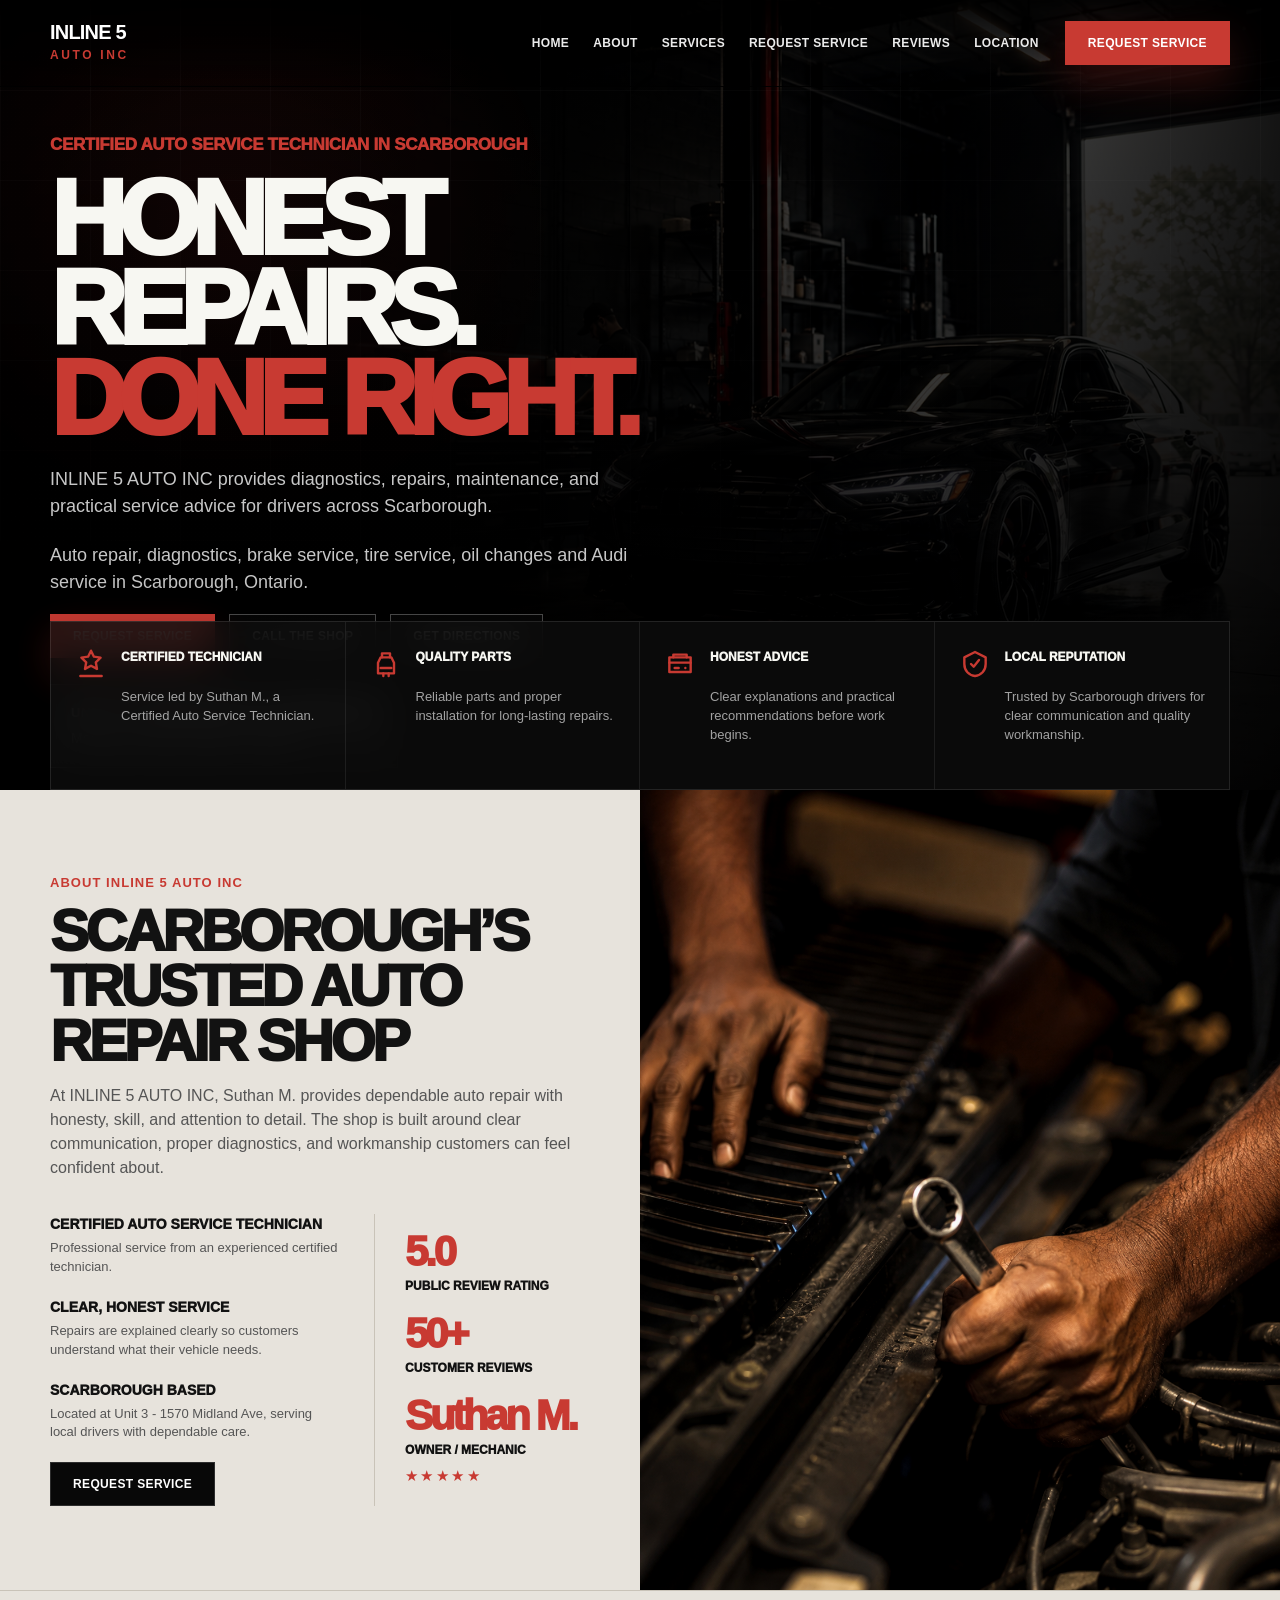
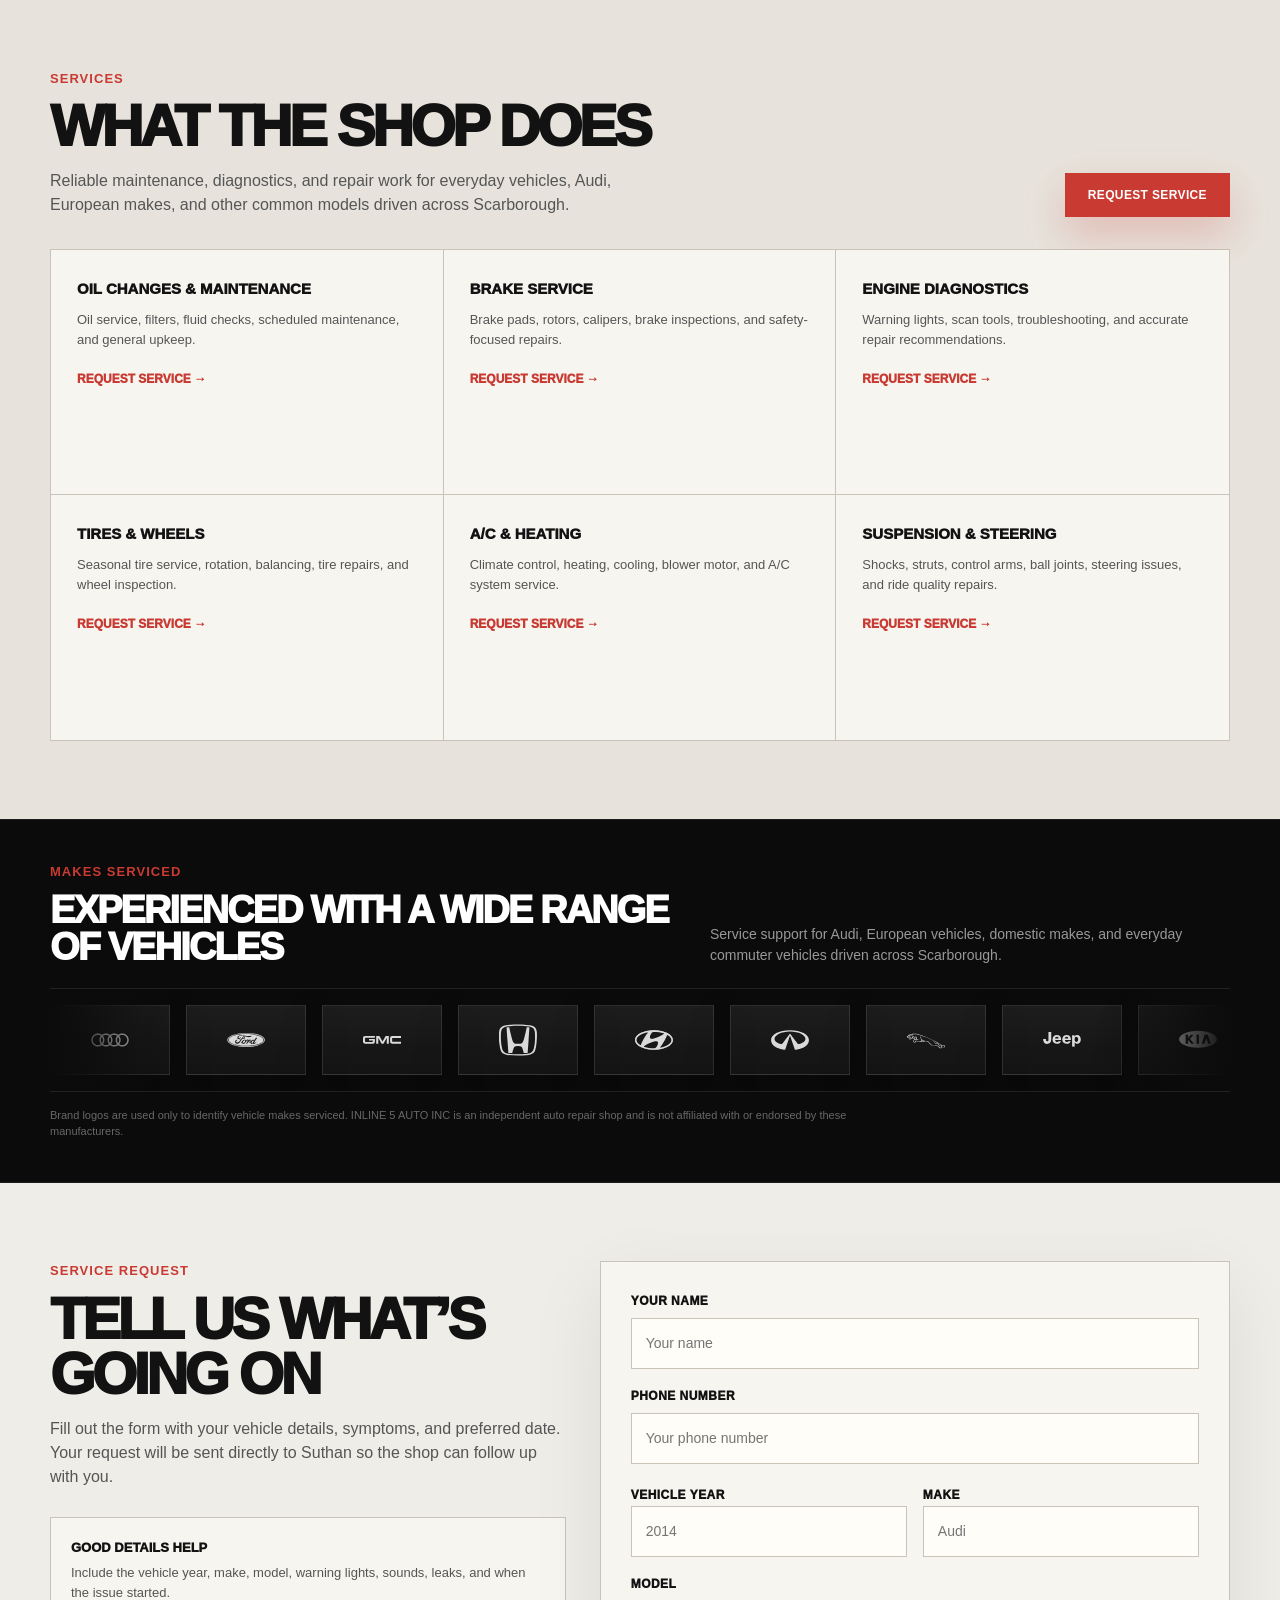
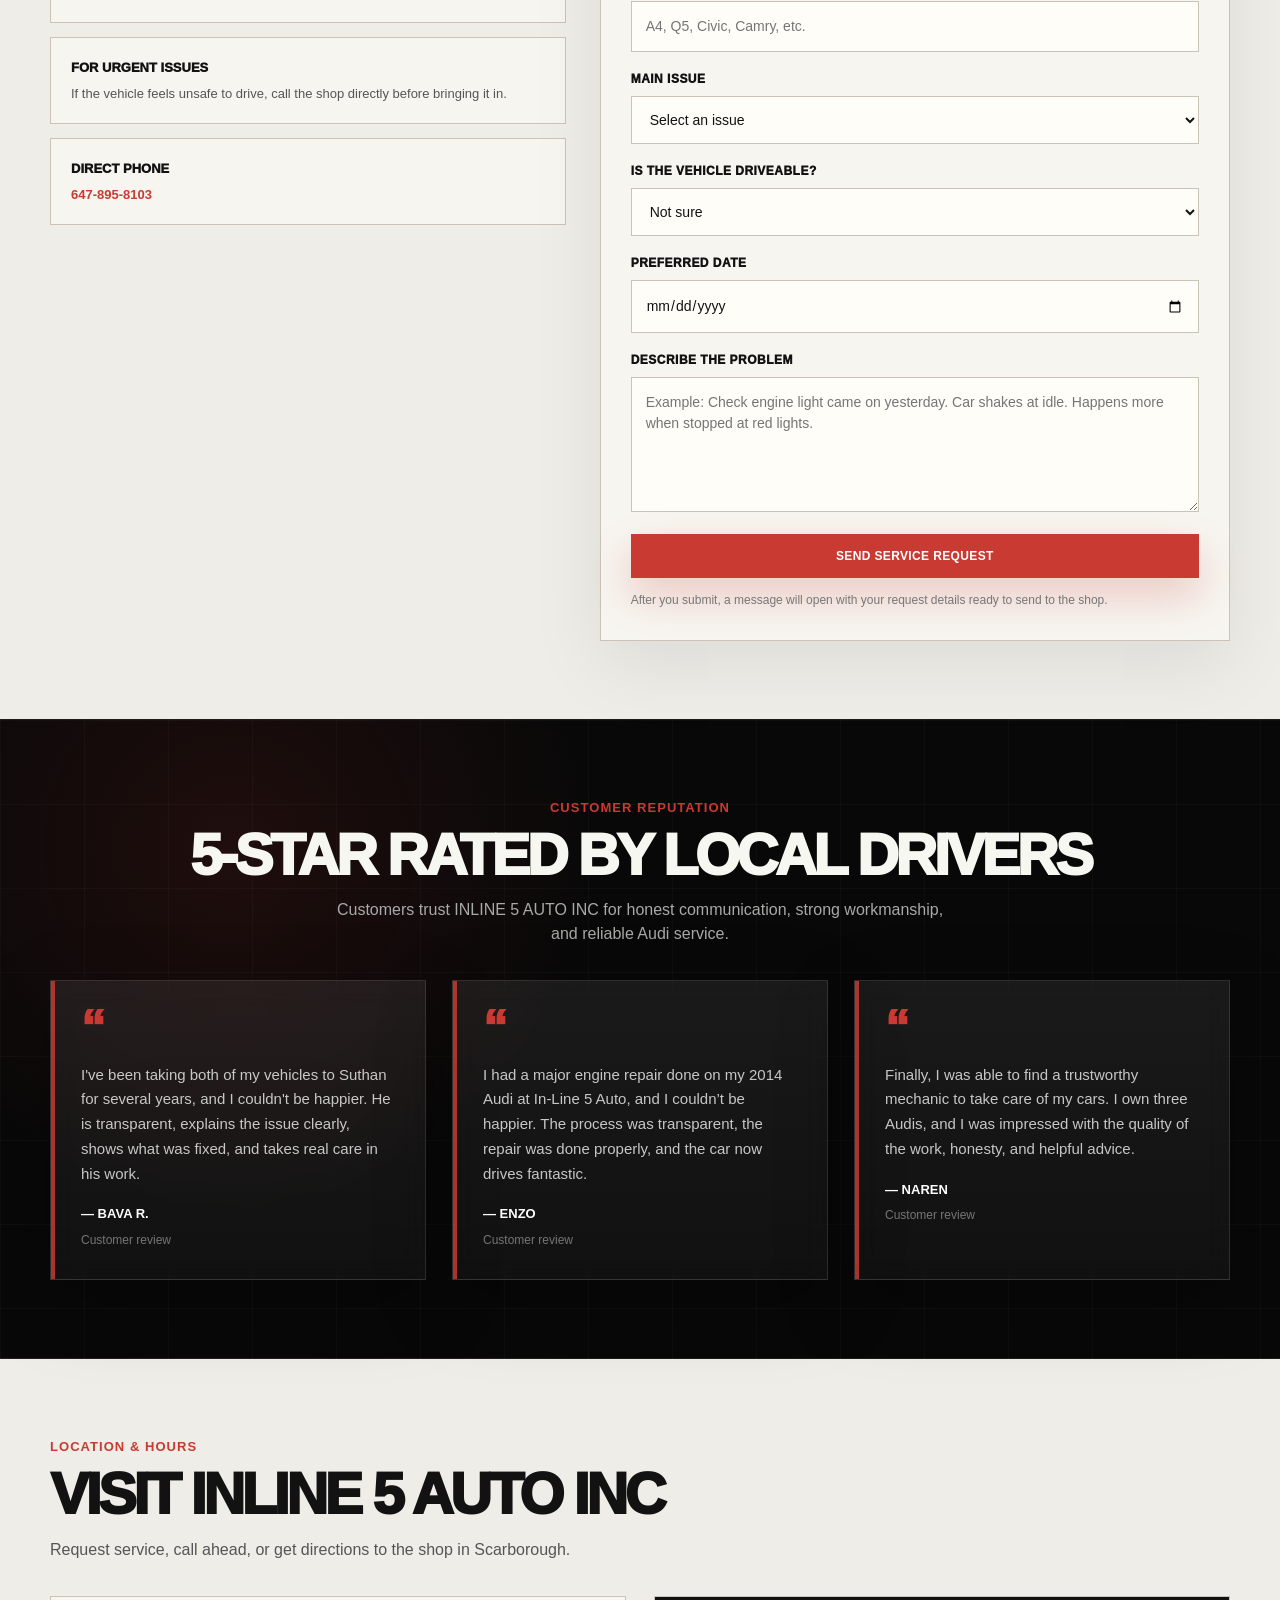
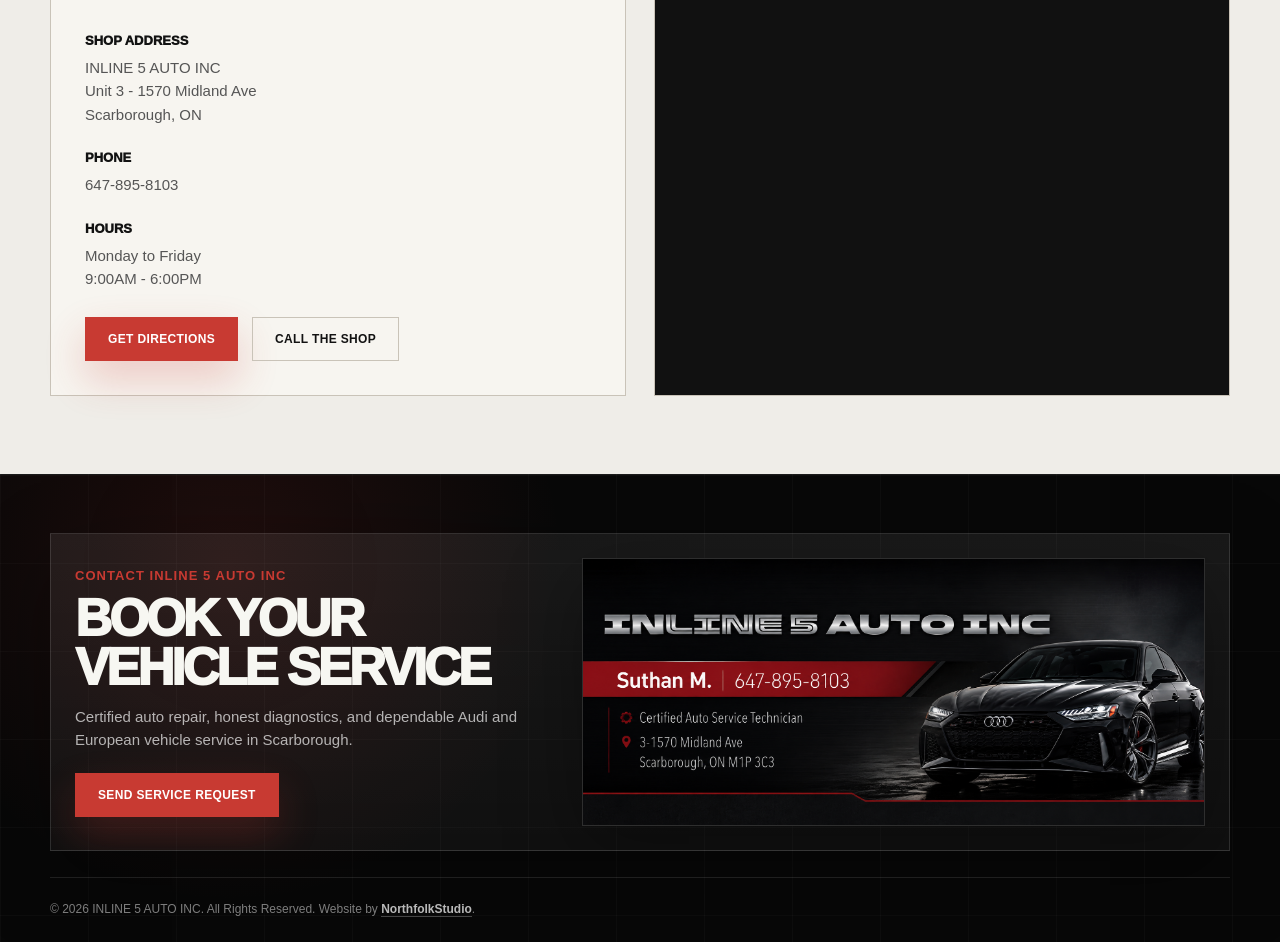
==== commit 197c6b3c: "Make vehicle logo marquee seamless" ====
--- a/index.html
+++ b/index.html
@@ -65,9 +65,12 @@
       --muted: #a8aaa7;
       --red: #c83a32;
       --red-bright: #d84840;
-      --off: #f4f2ed;
+      --off: #e7e3dc;
+      --stone: #d8d3ca;
+      --stone-soft: #efede8;
+      --card-light: #f7f5f0;
       --dark-text: #121212;
-      --line-light: #dedbd3;
+      --line-light: #c9c3b8;
       --container: 1180px;
       --shadow: 0 24px 80px rgba(0, 0, 0, 0.28);
     }
@@ -177,6 +180,17 @@
       transform: translateY(-2px);
     }
 
+    .btn-outline {
+      border-color: rgba(255, 255, 255, 0.28);
+      color: white;
+      background: rgba(255, 255, 255, 0.02);
+    }
+
+    .btn-outline:hover {
+      background: white;
+      color: black;
+    }
+
     .btn-dark {
       background: #080808;
       color: white;
@@ -188,19 +202,8 @@
       border-color: var(--red);
     }
 
-    .btn-outline {
-      border-color: rgba(255, 255, 255, 0.28);
-      color: white;
-      background: rgba(255, 255, 255, 0.02);
-    }
-
-    .btn-outline:hover {
-      background: white;
-      color: black;
-    }
-
     .btn-light-outline {
-      border-color: #c9c4ba;
+      border-color: var(--line-light);
       color: var(--dark-text);
       background: transparent;
     }
@@ -503,20 +506,103 @@
       line-height: 1.45;
     }
 
-    .services,
-    .service-request,
-    .specials {
+    .about {
       background: var(--off);
       color: var(--dark-text);
-      padding: 84px 0;
-    }
-
-    .problems,
-    .location,
-    .faq {
-      background: white;
+      display: grid;
+      grid-template-columns: 1fr 1fr;
+      min-height: 640px;
+    }
+
+    .about-content {
+      padding: 78px max(40px, calc((100vw - var(--container)) / 2)) 78px;
+      display: flex;
+      flex-direction: column;
+      justify-content: center;
+    }
+
+    .about-image {
+      position: relative;
+      min-height: 560px;
+      background: #111;
+    }
+
+    .about-image img {
+      width: 100%;
+      height: 100%;
+      min-height: 560px;
+      object-fit: cover;
+      object-position: center;
+      filter: contrast(1.03) brightness(0.98);
+    }
+
+    .about-details {
+      display: grid;
+      grid-template-columns: 1.15fr 0.85fr;
+      gap: 32px;
+      margin-top: 34px;
+    }
+
+    .about-points {
+      display: grid;
+      gap: 20px;
+    }
+
+    .about-point h3 {
+      font-size: 14px;
+      text-transform: uppercase;
+      font-weight: 950;
+      margin-bottom: 4px;
+    }
+
+    .about-point p {
+      color: #555;
+      font-size: 13px;
+      line-height: 1.45;
+    }
+
+    .stats {
+      border-left: 1px solid var(--line-light);
+      padding-left: 30px;
+      display: grid;
+      gap: 22px;
+      align-content: center;
+    }
+
+    .stat strong {
+      display: block;
+      color: var(--red);
+      font-size: 42px;
+      line-height: 0.9;
+      letter-spacing: -0.08em;
+      font-weight: 1000;
+    }
+
+    .stat span {
+      display: block;
+      margin-top: 8px;
+      font-size: 12px;
+      line-height: 1.2;
+      text-transform: uppercase;
+      font-weight: 950;
+    }
+
+    .stars {
+      color: var(--red);
+      font-size: 15px;
+      letter-spacing: 0.16em;
+      margin-top: 8px;
+    }
+
+    .services,
+    .service-request {
+      background: var(--off);
       color: var(--dark-text);
-      padding: 76px 0;
+      padding: 78px 0;
+    }
+
+    .services {
+      border-top: 1px solid var(--line-light);
     }
 
     .section-head-row {
@@ -531,17 +617,18 @@
       display: grid;
       grid-template-columns: repeat(3, 1fr);
       border: 1px solid var(--line-light);
-      background: white;
+      background: var(--card-light);
     }
 
     .service-card {
-      min-height: 285px;
-      padding: 34px 26px 28px;
+      min-height: 245px;
+      padding: 30px 26px 26px;
       border-right: 1px solid var(--line-light);
       border-bottom: 1px solid var(--line-light);
       position: relative;
       overflow: hidden;
       transition: 0.25s ease;
+      background: var(--card-light);
     }
 
     .service-card:nth-child(3n) {
@@ -564,7 +651,7 @@
     }
 
     .service-card:hover {
-      background: #faf8f3;
+      background: #fffdf8;
       transform: translateY(-4px);
       box-shadow: 0 22px 50px rgba(0, 0, 0, 0.08);
       z-index: 2;
@@ -575,9 +662,7 @@
     }
 
     .service-card h3,
-    .problem-item h3,
-    .special-card h3,
-    .faq-item h3 {
+    .review-card h3 {
       font-size: 15px;
       line-height: 1.15;
       text-transform: uppercase;
@@ -586,9 +671,7 @@
     }
 
     .service-card p,
-    .problem-item p,
-    .special-card p,
-    .faq-item p {
+    .review-card p {
       color: #555;
       font-size: 13px;
       line-height: 1.55;
@@ -605,38 +688,118 @@
       margin-top: 20px;
     }
 
-    .services-bottom-cta {
-      margin-top: 30px;
+    .makes-strip {
+      background: #0b0b0b;
+      color: white;
+      padding: 42px 0;
+      border-top: 1px solid rgba(255, 255, 255, 0.08);
+      border-bottom: 1px solid rgba(255, 255, 255, 0.08);
+      overflow: hidden;
+    }
+
+    .makes-strip-head {
       display: flex;
+      align-items: flex-end;
+      justify-content: space-between;
+      gap: 24px;
+      margin-bottom: 22px;
+    }
+
+    .makes-strip-head h2 {
+      font-size: clamp(24px, 3vw, 38px);
+      line-height: 0.98;
+      letter-spacing: -0.05em;
+      text-transform: uppercase;
+      font-weight: 950;
+    }
+
+    .makes-strip-head p {
+      color: rgba(255, 255, 255, 0.58);
+      font-size: 14px;
+      max-width: 520px;
+    }
+
+    .make-logo-marquee {
+      position: relative;
+      width: 100%;
+      overflow: hidden;
+      padding: 16px 0;
+      border-top: 1px solid rgba(255, 255, 255, 0.09);
+      border-bottom: 1px solid rgba(255, 255, 255, 0.09);
+    }
+
+    .make-logo-marquee::before,
+    .make-logo-marquee::after {
+      content: "";
+      position: absolute;
+      top: 0;
+      width: 130px;
+      height: 100%;
+      z-index: 2;
+      pointer-events: none;
+    }
+
+    .make-logo-marquee::before {
+      left: 0;
+      background: linear-gradient(to right, #0b0b0b, transparent);
+    }
+
+    .make-logo-marquee::after {
+      right: 0;
+      background: linear-gradient(to left, #0b0b0b, transparent);
+    }
+
+    .make-logo-track {
+      display: flex;
+      align-items: center;
+      width: max-content;
+      gap: 16px;
+      animation: makeLogoScroll 38s linear infinite;
+    }
+
+    .make-logo-item {
+      width: 120px;
+      height: 70px;
+      flex: 0 0 auto;
+      display: flex;
+      align-items: center;
       justify-content: center;
-      gap: 14px;
-      flex-wrap: wrap;
-    }
-
-    .problem-grid,
-    .faq-grid {
-      margin-top: 34px;
-      display: grid;
-      grid-template-columns: repeat(4, 1fr);
-      border: 1px solid var(--line-light);
-    }
-
-    .problem-item,
-    .faq-item {
-      padding: 26px 22px;
-      border-right: 1px solid var(--line-light);
-      border-bottom: 1px solid var(--line-light);
-      background: #fbfaf6;
-    }
-
-    .problem-item:nth-child(4n),
-    .faq-item:nth-child(4n) {
-      border-right: 0;
-    }
-
-    .problem-item:nth-last-child(-n+4),
-    .faq-item:nth-last-child(-n+4) {
-      border-bottom: 0;
+      padding: 16px 20px;
+      border: 1px solid rgba(255, 255, 255, 0.11);
+      background: linear-gradient(180deg, rgba(255, 255, 255, 0.075), rgba(255, 255, 255, 0.035));
+      box-shadow: 0 18px 45px rgba(0, 0, 0, 0.24);
+      pointer-events: none;
+    }
+
+    .make-logo-item img {
+      width: 100%;
+      max-width: 78px;
+      height: 38px;
+      object-fit: contain;
+      filter: grayscale(1) invert(1) brightness(1.8);
+      opacity: 0.84;
+    }
+
+    .make-disclaimer {
+      color: rgba(255, 255, 255, 0.38);
+      font-size: 11px;
+      line-height: 1.45;
+      margin-top: 16px;
+      max-width: 820px;
+    }
+
+ @keyframes makeLogoScroll {
+  from {
+    transform: translateX(0);
+  }
+
+  to {
+    transform: translateX(-50%);
+  }
+}
+
+    .service-request {
+      background: var(--stone-soft);
     }
 
     .service-request-grid {
@@ -654,7 +817,7 @@
 
     .request-notes div {
       padding: 20px;
-      background: white;
+      background: var(--card-light);
       border: 1px solid var(--line-light);
     }
 
@@ -675,7 +838,7 @@
     }
 
     .request-form {
-      background: white;
+      background: var(--card-light);
       border: 1px solid var(--line-light);
       padding: 30px;
       box-shadow: 0 24px 70px rgba(0, 0, 0, 0.08);
@@ -704,8 +867,8 @@
     .form-row select,
     .form-row textarea {
       width: 100%;
-      border: 1px solid #d8d3ca;
-      background: #fbfaf6;
+      border: 1px solid var(--line-light);
+      background: #fffdf8;
       color: var(--dark-text);
       padding: 14px;
       font-size: 14px;
@@ -739,376 +902,8 @@
       margin-top: 14px;
     }
 
-    .brands {
-      background: #0b0b0b;
-      padding: 46px 0;
-      border-top: 1px solid rgba(255, 255, 255, 0.08);
-      border-bottom: 1px solid rgba(255, 255, 255, 0.08);
-      overflow: hidden;
-    }
-
-    .brands-head {
-      display: flex;
-      align-items: center;
-      justify-content: space-between;
-      gap: 24px;
-      margin-bottom: 22px;
-    }
-
-    .brands-head h2 {
-      font-size: 22px;
-      text-transform: uppercase;
-      letter-spacing: -0.04em;
-    }
-
-    .brands-head p {
-      color: rgba(255, 255, 255, 0.55);
-      font-size: 14px;
-      max-width: 500px;
-    }
-
-    .logo-marquee {
-      position: relative;
-      width: 100%;
-      overflow: hidden;
-      padding: 18px 0;
-      border-top: 1px solid rgba(255, 255, 255, 0.09);
-      border-bottom: 1px solid rgba(255, 255, 255, 0.09);
-    }
-
-    .logo-marquee::before,
-    .logo-marquee::after {
-      content: "";
-      position: absolute;
-      top: 0;
-      width: 130px;
-      height: 100%;
-      z-index: 2;
-      pointer-events: none;
-    }
-
-    .logo-marquee::before {
-      left: 0;
-      background: linear-gradient(to right, #0b0b0b, transparent);
-    }
-
-    .logo-marquee::after {
-      right: 0;
-      background: linear-gradient(to left, #0b0b0b, transparent);
-    }
-
-    .logo-track {
-      display: flex;
-      align-items: center;
-      width: max-content;
-      gap: 18px;
-      animation: logoScroll 38s linear infinite;
-    }
-
-    .logo-marquee:hover .logo-track {
-      animation-play-state: paused;
-    }
-
-    .logo-item {
-      width: 132px;
-      height: 78px;
-      flex: 0 0 auto;
-      display: flex;
-      align-items: center;
-      justify-content: center;
-      padding: 18px 22px;
-      border: 1px solid rgba(255, 255, 255, 0.11);
-      background: linear-gradient(180deg, rgba(255, 255, 255, 0.075), rgba(255, 255, 255, 0.035));
-      box-shadow: 0 18px 45px rgba(0, 0, 0, 0.24);
-      transition: 0.25s ease;
-    }
-
-    .logo-item:hover {
-      transform: translateY(-3px);
-      border-color: rgba(200, 58, 50, 0.7);
-      background: rgba(200, 58, 50, 0.12);
-    }
-
-    .logo-item img {
-      width: 100%;
-      max-width: 86px;
-      height: 42px;
-      object-fit: contain;
-      filter: grayscale(1) invert(1) brightness(1.8);
-      opacity: 0.82;
-      transition: 0.25s ease;
-    }
-
-    .logo-item:hover img {
-      filter: grayscale(0) invert(0) brightness(1);
-      opacity: 1;
-    }
-
-    .brand-disclaimer {
-      color: rgba(255, 255, 255, 0.38);
-      font-size: 11px;
-      line-height: 1.45;
-      margin-top: 18px;
-      max-width: 820px;
-    }
-
-    @keyframes logoScroll {
-      from {
-        transform: translateX(0);
-      }
-
-      to {
-        transform: translateX(calc(-100% + 100vw));
-      }
-    }
-
-    .process {
-      background: #090909;
-      padding: 80px 0 84px;
-      position: relative;
-      overflow: hidden;
-    }
-
-    .process::before {
-      content: "";
-      position: absolute;
-      inset: 0;
-      background:
-        linear-gradient(rgba(255, 255, 255, 0.025) 1px, transparent 1px),
-        linear-gradient(90deg, rgba(255, 255, 255, 0.025) 1px, transparent 1px);
-      background-size: 80px 80px;
-      opacity: 0.5;
-    }
-
-    .process .container {
-      position: relative;
-    }
-
-    .center-head {
-      text-align: center;
-      margin-bottom: 42px;
-    }
-
-    .process-grid {
-      display: grid;
-      grid-template-columns: 1fr 80px 1fr 80px 1fr 80px 1fr;
-      align-items: start;
-    }
-
-    .process-step {
-      text-align: left;
-      padding: 14px;
-    }
-
-    .step-label {
-      display: flex;
-      align-items: center;
-      gap: 8px;
-      margin-bottom: 10px;
-    }
-
-    .step-number {
-      width: 20px;
-      height: 20px;
-      display: inline-flex;
-      align-items: center;
-      justify-content: center;
-      background: var(--red);
-      color: white;
-      font-size: 11px;
-      font-weight: 950;
-    }
-
-    .step-label h3 {
-      font-size: 13px;
-      text-transform: uppercase;
-      font-weight: 950;
-    }
-
-    .process-step p {
-      color: rgba(255, 255, 255, 0.64);
-      font-size: 13px;
-      line-height: 1.5;
-    }
-
-    .arrow {
-      color: rgba(255, 255, 255, 0.22);
-      display: flex;
-      justify-content: center;
-      padding-top: 44px;
-    }
-
-    .about {
-      background: var(--off);
-      color: var(--dark-text);
-      display: grid;
-      grid-template-columns: 1fr 1fr;
-      min-height: 690px;
-    }
-
-    .about-content {
-      padding: 78px max(40px, calc((100vw - var(--container)) / 2)) 78px;
-      display: flex;
-      flex-direction: column;
-      justify-content: center;
-    }
-
-    .about-image {
-      position: relative;
-      min-height: 600px;
-      background: #111;
-    }
-
-    .about-image img {
-      width: 100%;
-      height: 100%;
-      min-height: 600px;
-      object-fit: cover;
-      object-position: center;
-      filter: contrast(1.03) brightness(0.98);
-    }
-
-    .about-image::after {
-      content: "";
-      position: absolute;
-      inset: 0;
-      background: linear-gradient(90deg, rgba(244, 242, 237, 0.08), transparent 48%);
-      pointer-events: none;
-    }
-
-    .about-details {
-      display: grid;
-      grid-template-columns: 1.2fr 0.8fr;
-      gap: 32px;
-      margin-top: 36px;
-    }
-
-    .about-points {
-      display: grid;
-      gap: 22px;
-    }
-
-    .about-point h3 {
-      font-size: 14px;
-      text-transform: uppercase;
-      font-weight: 950;
-      margin-bottom: 4px;
-    }
-
-    .about-point p {
-      color: #555;
-      font-size: 13px;
-      line-height: 1.45;
-    }
-
-    .stats {
-      border-left: 1px solid #d8d3ca;
-      padding-left: 30px;
-      display: grid;
-      gap: 24px;
-      align-content: center;
-    }
-
-    .stat strong {
-      display: block;
-      color: var(--red);
-      font-size: 44px;
-      line-height: 0.9;
-      letter-spacing: -0.08em;
-      font-weight: 1000;
-    }
-
-    .stat span {
-      display: block;
-      margin-top: 8px;
-      font-size: 12px;
-      line-height: 1.2;
-      text-transform: uppercase;
-      font-weight: 950;
-    }
-
-    .stars {
-      color: var(--red);
-      font-size: 15px;
-      letter-spacing: 0.16em;
-      margin-top: 8px;
-    }
-
-    .feature-strip {
-      background: #080808;
-      padding: 76px 0 84px;
-      color: white;
-      border-top: 1px solid rgba(255, 255, 255, 0.08);
-    }
-
-    .feature-head {
-      width: min(var(--container), calc(100% - 40px));
-      margin: 0 auto 34px;
-    }
-
-    .feature-grid {
-      width: min(var(--container), calc(100% - 40px));
-      margin: 0 auto;
-      display: grid;
-      grid-template-columns: repeat(3, 1fr);
-      gap: 22px;
-    }
-
-    .feature-card {
-      min-height: 500px;
-      position: relative;
-      overflow: hidden;
-      border: 1px solid rgba(255, 255, 255, 0.12);
-      background: #111;
-      isolation: isolate;
-      box-shadow: 0 24px 70px rgba(0, 0, 0, 0.35);
-    }
-
-    .feature-card img {
-      width: 100%;
-      height: 100%;
-      object-fit: cover;
-      object-position: center;
-      filter: contrast(1.06) brightness(1.06) saturate(1.02);
-      transition: 0.3s ease;
-    }
-
-    .feature-card:hover img {
-      transform: scale(1.035);
-    }
-
-    .feature-card::after {
-      content: "";
-      position: absolute;
-      inset: 0;
-      background: linear-gradient(to top, rgba(0, 0, 0, 0.74) 0%, rgba(0, 0, 0, 0.30) 44%, rgba(0, 0, 0, 0.02) 100%);
-      z-index: 1;
-    }
-
-    .feature-content {
-      position: absolute;
-      left: 26px;
-      right: 26px;
-      bottom: 26px;
-      z-index: 2;
-    }
-
-    .feature-content h3 {
-      font-size: 20px;
-      text-transform: uppercase;
-      letter-spacing: -0.04em;
-      margin-bottom: 8px;
-      color: white;
-    }
-
-    .feature-content p {
-      color: rgba(255, 255, 255, 0.78);
-      font-size: 13px;
-      line-height: 1.5;
-    }
-
     .reviews {
-      padding: 88px 0;
+      padding: 78px 0;
       background:
         radial-gradient(circle at 18% 20%, rgba(200, 58, 50, 0.12), transparent 32%),
         linear-gradient(rgba(255, 255, 255, 0.025) 1px, transparent 1px),
@@ -1119,18 +914,22 @@
       border-bottom: 1px solid rgba(255, 255, 255, 0.08);
     }
 
+    .center-head {
+      text-align: center;
+      margin-bottom: 34px;
+    }
+
     .review-grid {
       display: grid;
       grid-template-columns: repeat(3, 1fr);
       gap: 26px;
-      margin-top: 34px;
     }
 
     .review-card {
       background: linear-gradient(180deg, rgba(255, 255, 255, 0.075), rgba(255, 255, 255, 0.04));
       border: 1px solid rgba(255, 255, 255, 0.12);
-      padding: 32px;
-      min-height: 270px;
+      padding: 30px;
+      min-height: 250px;
       backdrop-filter: blur(14px);
       box-shadow: 0 24px 70px rgba(0, 0, 0, 0.28);
       position: relative;
@@ -1177,31 +976,10 @@
       font-size: 12px;
     }
 
-    .special-grid {
-      display: grid;
-      grid-template-columns: repeat(3, 1fr);
-      gap: 0;
-      border: 1px solid var(--line-light);
-      background: white;
-      margin-top: 34px;
-    }
-
-    .special-card {
-      display: flex;
-      align-items: center;
-      padding: 34px;
-      border-right: 1px solid var(--line-light);
-    }
-
-    .special-card:last-child {
-      border-right: 0;
-    }
-
-    .special-card small {
-      display: block;
-      color: #8a8a8a;
-      font-size: 11px;
-      margin-top: 16px;
+    .location {
+      background: var(--stone-soft);
+      color: var(--dark-text);
+      padding: 78px 0;
     }
 
     .location-grid {
@@ -1214,7 +992,7 @@
 
     .location-card {
       border: 1px solid var(--line-light);
-      background: #fbfaf6;
+      background: var(--card-light);
       padding: 34px;
       display: grid;
       gap: 22px;
@@ -1258,74 +1036,6 @@
       min-height: 390px;
       border: 0;
       display: block;
-    }
-
-    .cta {
-      background:
-        radial-gradient(circle at 18% 40%, rgba(200, 58, 50, 0.16), transparent 32%),
-        linear-gradient(rgba(255, 255, 255, 0.025) 1px, transparent 1px),
-        linear-gradient(90deg, rgba(255, 255, 255, 0.025) 1px, transparent 1px),
-        #080808;
-      background-size: auto, 86px 86px, 86px 86px;
-      border-top: 1px solid rgba(255, 255, 255, 0.1);
-      border-bottom: 1px solid rgba(255, 255, 255, 0.1);
-      padding: 56px 0;
-    }
-
-    .cta-inner {
-      display: grid;
-      grid-template-columns: 1.25fr 0.75fr;
-      align-items: center;
-      gap: 34px;
-    }
-
-    .cta h2 {
-      font-size: clamp(34px, 5vw, 62px);
-      text-transform: uppercase;
-      letter-spacing: -0.06em;
-      line-height: 0.95;
-      font-weight: 1000;
-    }
-
-    .cta p {
-      color: rgba(255, 255, 255, 0.64);
-      margin-top: 12px;
-      font-size: 15px;
-      max-width: 520px;
-    }
-
-    .cta-contact {
-      justify-self: end;
-      width: min(100%, 360px);
-      padding: 26px;
-      border: 1px solid rgba(255, 255, 255, 0.12);
-      background: linear-gradient(180deg, rgba(255, 255, 255, 0.075), rgba(255, 255, 255, 0.035));
-      box-shadow: 0 24px 70px rgba(0, 0, 0, 0.28);
-    }
-
-    .cta-contact span {
-      display: block;
-      color: var(--red);
-      font-size: 12px;
-      font-weight: 950;
-      text-transform: uppercase;
-      letter-spacing: 0.12em;
-      margin-bottom: 10px;
-    }
-
-    .cta-contact strong {
-      display: block;
-      color: white;
-      font-size: 30px;
-      line-height: 1;
-      letter-spacing: -0.04em;
-      font-weight: 1000;
-      margin-bottom: 18px;
-    }
-
-    .cta-contact .btn {
-      width: 100%;
-      margin-top: 10px;
     }
 
     .footer {
@@ -1431,65 +1141,10 @@
         padding-bottom: 100px;
       }
 
-      .service-grid {
-        grid-template-columns: repeat(2, 1fr);
-      }
-
-      .service-card:nth-child(3n) {
-        border-right: 1px solid var(--line-light);
-      }
-
-      .service-card:nth-child(2n) {
-        border-right: 0;
-      }
-
-      .service-card:nth-last-child(-n+3) {
-        border-bottom: 1px solid var(--line-light);
-      }
-
-      .service-card:nth-last-child(-n+2) {
-        border-bottom: 0;
-      }
-
-      .problem-grid,
-      .faq-grid {
-        grid-template-columns: repeat(2, 1fr);
-      }
-
-      .problem-item:nth-child(4n),
-      .faq-item:nth-child(4n) {
-        border-right: 1px solid var(--line-light);
-      }
-
-      .problem-item:nth-child(2n),
-      .faq-item:nth-child(2n) {
-        border-right: 0;
-      }
-
-      .problem-item:nth-last-child(-n+4),
-      .faq-item:nth-last-child(-n+4) {
-        border-bottom: 1px solid var(--line-light);
-      }
-
-      .problem-item:nth-last-child(-n+2),
-      .faq-item:nth-last-child(-n+2) {
-        border-bottom: 0;
-      }
-
-      .service-request-grid {
-        grid-template-columns: 1fr;
-      }
-
-      .process-grid {
-        grid-template-columns: repeat(4, 1fr);
-        gap: 18px;
-      }
-
-      .arrow {
-        display: none;
-      }
-
-      .about {
+      .about,
+      .service-request-grid,
+      .location-grid,
+      .footer-card-feature {
         grid-template-columns: 1fr;
       }
 
@@ -1502,25 +1157,28 @@
         min-height: 430px;
       }
 
-      .feature-grid,
-      .review-grid,
-      .special-grid,
-      .location-grid,
-      .footer-card-feature {
+      .service-grid {
+        grid-template-columns: repeat(2, 1fr);
+      }
+
+      .service-card:nth-child(3n) {
+        border-right: 1px solid var(--line-light);
+      }
+
+      .service-card:nth-child(2n) {
+        border-right: 0;
+      }
+
+      .service-card:nth-last-child(-n+3) {
+        border-bottom: 1px solid var(--line-light);
+      }
+
+      .service-card:nth-last-child(-n+2) {
+        border-bottom: 0;
+      }
+
+      .review-grid {
         grid-template-columns: 1fr;
-      }
-
-      .feature-card {
-        min-height: 460px;
-      }
-
-      .special-card {
-        border-right: 0;
-        border-bottom: 1px solid var(--line-light);
-      }
-
-      .special-card:last-child {
-        border-bottom: 0;
       }
     }
 
@@ -1666,16 +1324,43 @@
         border-bottom: 0;
       }
 
+      .about,
       .services,
       .service-request,
-      .specials,
-      .problems,
-      .location,
-      .faq,
-      .process,
-      .feature-strip,
-      .reviews {
+      .reviews,
+      .location {
         padding: 56px 0;
+      }
+
+      .about {
+        display: block;
+        min-height: auto;
+      }
+
+      .about-content {
+        padding: 0 20px;
+      }
+
+      .about-image,
+      .about-image img {
+        min-height: 320px;
+      }
+
+      .about-details {
+        grid-template-columns: 1fr;
+        gap: 24px;
+      }
+
+      .stats {
+        border-left: 0;
+        border-top: 1px solid var(--line-light);
+        padding-left: 0;
+        padding-top: 24px;
+        grid-template-columns: 1fr;
+      }
+
+      .stat strong {
+        font-size: 36px;
       }
 
       .section-head-row {
@@ -1699,53 +1384,69 @@
       }
 
       .service-grid,
-      .problem-grid,
-      .faq-grid,
+      .service-request-grid,
       .review-grid,
-      .special-grid,
-      .feature-grid,
       .location-grid,
-      .service-request-grid,
-      .cta-inner,
       .footer-card-feature {
         grid-template-columns: 1fr;
       }
 
       .service-card,
-      .problem-item,
-      .faq-item,
       .review-card,
-      .special-card,
       .location-card,
-      .request-form,
-      .cta-contact {
+      .request-form {
         padding: 22px;
       }
 
       .service-card,
       .service-card:nth-child(3n),
-      .service-card:nth-child(2n),
-      .problem-item,
-      .problem-item:nth-child(4n),
-      .problem-item:nth-child(2n),
-      .faq-item,
-      .faq-item:nth-child(4n),
-      .faq-item:nth-child(2n) {
+      .service-card:nth-child(2n) {
         border-right: 0;
       }
 
-      .service-card,
-      .problem-item,
-      .faq-item,
-      .special-card {
+      .service-card {
         border-bottom: 1px solid var(--line-light);
       }
 
-      .service-card:last-child,
-      .problem-item:last-child,
-      .faq-item:last-child,
-      .special-card:last-child {
+      .service-card:last-child {
         border-bottom: 0;
+      }
+
+      .makes-strip {
+        padding: 36px 0;
+      }
+
+      .makes-strip-head {
+        display: block;
+      }
+
+      .makes-strip-head p {
+        margin-top: 10px;
+      }
+
+      .make-logo-marquee::before,
+      .make-logo-marquee::after {
+        width: 60px;
+      }
+
+      .make-logo-track {
+        gap: 12px;
+        animation-duration: 28s;
+      }
+
+      .make-logo-item {
+        width: 104px;
+        height: 64px;
+        padding: 14px 18px;
+      }
+
+      .make-logo-item img {
+        max-width: 70px;
+        height: 32px;
+      }
+
+      .make-disclaimer {
+        font-size: 10px;
       }
 
       .form-row.two-col {
@@ -1764,123 +1465,9 @@
         margin-bottom: 22px;
       }
 
-      .brands-head {
-        display: block;
-      }
-
-      .brands-head p {
-        margin-top: 10px;
-      }
-
-      .logo-marquee::before,
-      .logo-marquee::after {
-        width: 60px;
-      }
-
-      .logo-track {
-        gap: 12px;
-        animation-duration: 28s;
-      }
-
-      .logo-item {
-        width: 104px;
-        height: 66px;
-        padding: 15px 18px;
-      }
-
-      .logo-item img {
-        max-width: 72px;
-        height: 34px;
-      }
-
-      .brand-disclaimer {
-        font-size: 10px;
-      }
-
-      .process-grid {
-        grid-template-columns: 1fr;
-        gap: 16px;
-      }
-
-      .process-step {
-        text-align: left;
-        padding: 20px;
-        border: 1px solid rgba(255, 255, 255, 0.1);
-        background: rgba(255, 255, 255, 0.04);
-      }
-
-      .step-label {
-        justify-content: flex-start;
-      }
-
-      .arrow {
-        display: none;
-      }
-
-      .about {
-        grid-template-columns: 1fr;
-        min-height: auto;
-      }
-
-      .about-content {
-        padding: 56px 20px;
-      }
-
-      .about-image,
-      .about-image img {
-        min-height: 320px;
-      }
-
-      .about-details {
-        grid-template-columns: 1fr;
-        gap: 24px;
-      }
-
-      .stats {
-        border-left: 0;
-        border-top: 1px solid #d8d3ca;
-        padding-left: 0;
-        padding-top: 24px;
-        grid-template-columns: 1fr;
-      }
-
-      .stat strong {
-        font-size: 36px;
-      }
-
-      .feature-head,
-      .feature-grid {
-        width: min(100% - 28px, var(--container));
-      }
-
-      .feature-card {
-        min-height: 390px;
-      }
-
-      .review-card {
-        min-height: auto;
-      }
-
       .map-card,
       .map-card iframe {
         min-height: 300px;
-      }
-
-      .cta {
-        padding: 52px 0;
-      }
-
-      .cta-contact {
-        justify-self: stretch;
-        width: 100%;
-      }
-
-      .cta-contact strong {
-        font-size: 26px;
-      }
-
-      .cta-contact .btn {
-        width: 100%;
       }
 
       .footer {
@@ -1953,10 +1540,7 @@
       }
 
       .service-card,
-      .problem-item,
-      .faq-item,
       .review-card,
-      .special-card,
       .location-card,
       .request-form {
         padding: 20px;
@@ -1991,10 +1575,9 @@
 
       <nav class="nav-links" aria-label="Primary navigation">
         <a href="#home">Home</a>
+        <a href="#about">About</a>
         <a href="#services">Services</a>
         <a href="#service-request">Request Service</a>
-        <a href="#brands">Makes</a>
-        <a href="#about">About</a>
         <a href="#reviews">Reviews</a>
         <a href="#location">Location</a>
       </nav>
@@ -2018,10 +1601,9 @@
 
     <div class="mobile-panel" id="mobilePanel">
       <a href="#home">Home</a>
+      <a href="#about">About</a>
       <a href="#services">Services</a>
       <a href="#service-request">Request Service</a>
-      <a href="#brands">Makes Serviced</a>
-      <a href="#about">About</a>
       <a href="#reviews">Reviews</a>
       <a href="#location">Location</a>
       <a href="tel:16478958103">Call 647-895-8103</a>
@@ -2125,15 +1707,75 @@
       </div>
     </section>
 
+    <section class="about" id="about">
+      <div class="about-content">
+        <div class="eyebrow">About INLINE 5 AUTO INC</div>
+        <h2 class="section-title">Scarborough’s Trusted Auto Repair Shop</h2>
+
+        <p class="section-copy light-copy">
+          At INLINE 5 AUTO INC, Suthan M. provides dependable auto repair with honesty,
+          skill, and attention to detail. The shop is built around clear communication,
+          proper diagnostics, and workmanship customers can feel confident about.
+        </p>
+
+        <div class="about-details">
+          <div class="about-points">
+            <div class="about-point">
+              <h3>Certified Auto Service Technician</h3>
+              <p>Professional service from an experienced certified technician.</p>
+            </div>
+
+            <div class="about-point">
+              <h3>Clear, Honest Service</h3>
+              <p>Repairs are explained clearly so customers understand what their vehicle needs.</p>
+            </div>
+
+            <div class="about-point">
+              <h3>Scarborough Based</h3>
+              <p>Located at Unit 3 - 1570 Midland Ave, serving local drivers with dependable care.</p>
+            </div>
+
+            <a href="#service-request" class="btn btn-dark" style="width:max-content;">Request Service</a>
+          </div>
+
+          <div class="stats">
+            <div class="stat">
+              <strong>5.0</strong>
+              <span>Public Review Rating</span>
+            </div>
+
+            <div class="stat">
+              <strong>50+</strong>
+              <span>Customer Reviews</span>
+            </div>
+
+            <div class="stat">
+              <strong>Suthan M.</strong>
+              <span>Owner / Mechanic</span>
+              <div class="stars" aria-label="Five star rating">★★★★★</div>
+            </div>
+          </div>
+        </div>
+      </div>
+
+      <div class="about-image">
+        <img
+          src="./assets/imgs/inline5-hands-wrench.jpg"
+          alt="Certified mechanic working under the hood with a wrench"
+          loading="lazy"
+          decoding="async"
+        />
+      </div>
+    </section>
+
     <section class="services" id="services">
       <div class="container">
         <div class="section-head-row">
           <div>
             <div class="eyebrow">Services</div>
-            <h2 class="section-title">Complete Auto Care</h2>
+            <h2 class="section-title">What The Shop Does</h2>
             <p class="section-copy light-copy">
-              From maintenance to diagnostics and repairs, INLINE 5 AUTO INC helps keep your vehicle safe,
-              reliable, and ready for the road.
+              Reliable maintenance, diagnostics, and repair work for everyday vehicles, Audi, European makes, and other common models driven across Scarborough.
             </p>
           </div>
 
@@ -2177,70 +1819,55 @@
             <a href="#service-request" class="learn-link">Request Service →</a>
           </article>
         </div>
-
-        <div class="services-bottom-cta">
-          <a href="#service-request" class="btn btn-primary">Describe Your Vehicle Issue</a>
-          <a href="#location" class="btn btn-light-outline">Location & Hours</a>
-        </div>
       </div>
     </section>
 
-    <section class="problems" id="problems">
+    <section class="makes-strip" aria-label="Vehicle makes serviced">
       <div class="container">
-        <div class="section-head-row">
+        <div class="makes-strip-head">
           <div>
-            <div class="eyebrow">Common Vehicle Problems</div>
-            <h2 class="section-title">Not Sure What’s Wrong?</h2>
-            <p class="section-copy light-copy">
-              Send a quick service request if your vehicle has warning lights, brake noise, shaking, leaks,
-              overheating, rough idle, weak A/C, or unusual sounds.
-            </p>
+            <div class="eyebrow">Makes Serviced</div>
+            <h2>Experienced With A Wide Range Of Vehicles</h2>
           </div>
 
-          <a href="#service-request" class="btn btn-primary">Start Request</a>
+          <p>
+            Service support for Audi, European vehicles, domestic makes, and everyday commuter vehicles driven across Scarborough.
+          </p>
         </div>
 
-        <div class="problem-grid">
-          <article class="problem-item">
-            <h3>Warning Lights</h3>
-            <p>Check engine lights, ABS lights, battery lights, and dashboard alerts.</p>
-          </article>
-
-          <article class="problem-item">
-            <h3>Brake Noise</h3>
-            <p>Squeaking, grinding, vibration, soft pedal feel, or reduced braking confidence.</p>
-          </article>
-
-          <article class="problem-item">
-            <h3>Shaking Or Pulling</h3>
-            <p>Steering vibration, uneven tire wear, suspension issues, or alignment-related symptoms.</p>
-          </article>
-
-          <article class="problem-item">
-            <h3>Leaks Or Smells</h3>
-            <p>Oil, coolant, transmission fluid, fuel smells, burning smells, or visible drips.</p>
-          </article>
-
-          <article class="problem-item">
-            <h3>Overheating</h3>
-            <p>Temperature warnings, coolant loss, radiator issues, or heating system concerns.</p>
-          </article>
-
-          <article class="problem-item">
-            <h3>Rough Running</h3>
-            <p>Misfires, rough idle, poor acceleration, stalling, or unusual engine noise.</p>
-          </article>
-
-          <article class="problem-item">
-            <h3>A/C Not Cold</h3>
-            <p>Weak airflow, no cooling, blower issues, or heating and cooling concerns.</p>
-          </article>
-
-          <article class="problem-item">
-            <h3>Pre-Trip Inspection</h3>
-            <p>Basic safety checks before long drives, seasonal changes, or daily commuting.</p>
-          </article>
+        <div class="make-logo-marquee">
+<div class="make-logo-track">
+  <div class="make-logo-item"><img src="./assets/imgs/audi-svgrepo-com.svg" alt="Audi logo" loading="lazy"></div>
+  <div class="make-logo-item"><img src="./assets/imgs/ford-svgrepo-com.svg" alt="Ford logo" loading="lazy"></div>
+  <div class="make-logo-item"><img src="./assets/imgs/gmc-svgrepo-com.svg" alt="GMC logo" loading="lazy"></div>
+  <div class="make-logo-item"><img src="./assets/imgs/honda-svgrepo-com.svg" alt="Honda logo" loading="lazy"></div>
+  <div class="make-logo-item"><img src="./assets/imgs/hyundai-svgrepo-com.svg" alt="Hyundai logo" loading="lazy"></div>
+  <div class="make-logo-item"><img src="./assets/imgs/infiniti-svgrepo-com.svg" alt="Infiniti logo" loading="lazy"></div>
+  <div class="make-logo-item"><img src="./assets/imgs/jaguar-alt-svgrepo-com.svg" alt="Jaguar logo" loading="lazy"></div>
+  <div class="make-logo-item"><img src="./assets/imgs/jeep-alt-svgrepo-com.svg" alt="Jeep logo" loading="lazy"></div>
+  <div class="make-logo-item"><img src="./assets/imgs/kia-svgrepo-com.svg" alt="Kia logo" loading="lazy"></div>
+  <div class="make-logo-item"><img src="./assets/imgs/lexus-svgrepo-com.svg" alt="Lexus logo" loading="lazy"></div>
+  <div class="make-logo-item"><img src="./assets/imgs/lincoln-svgrepo-com.svg" alt="Lincoln logo" loading="lazy"></div>
+  <div class="make-logo-item"><img src="./assets/imgs/mercedes-benz-alt-svgrepo-com.svg" alt="Mercedes-Benz logo" loading="lazy"></div>
+
+  <div class="make-logo-item" aria-hidden="true"><img src="./assets/imgs/audi-svgrepo-com.svg" alt="" loading="lazy"></div>
+  <div class="make-logo-item" aria-hidden="true"><img src="./assets/imgs/ford-svgrepo-com.svg" alt="" loading="lazy"></div>
+  <div class="make-logo-item" aria-hidden="true"><img src="./assets/imgs/gmc-svgrepo-com.svg" alt="" loading="lazy"></div>
+  <div class="make-logo-item" aria-hidden="true"><img src="./assets/imgs/honda-svgrepo-com.svg" alt="" loading="lazy"></div>
+  <div class="make-logo-item" aria-hidden="true"><img src="./assets/imgs/hyundai-svgrepo-com.svg" alt="" loading="lazy"></div>
+  <div class="make-logo-item" aria-hidden="true"><img src="./assets/imgs/infiniti-svgrepo-com.svg" alt="" loading="lazy"></div>
+  <div class="make-logo-item" aria-hidden="true"><img src="./assets/imgs/jaguar-alt-svgrepo-com.svg" alt="" loading="lazy"></div>
+  <div class="make-logo-item" aria-hidden="true"><img src="./assets/imgs/jeep-alt-svgrepo-com.svg" alt="" loading="lazy"></div>
+  <div class="make-logo-item" aria-hidden="true"><img src="./assets/imgs/kia-svgrepo-com.svg" alt="" loading="lazy"></div>
+  <div class="make-logo-item" aria-hidden="true"><img src="./assets/imgs/lexus-svgrepo-com.svg" alt="" loading="lazy"></div>
+  <div class="make-logo-item" aria-hidden="true"><img src="./assets/imgs/lincoln-svgrepo-com.svg" alt="" loading="lazy"></div>
+  <div class="make-logo-item" aria-hidden="true"><img src="./assets/imgs/mercedes-benz-alt-svgrepo-com.svg" alt="" loading="lazy"></div>
+</div>
         </div>
+
+        <p class="make-disclaimer">
+          Brand logos are used only to identify vehicle makes serviced. INLINE 5 AUTO INC is an independent auto repair shop and is not affiliated with or endorsed by these manufacturers.
+        </p>
       </div>
     </section>
 
@@ -2347,206 +1974,6 @@
       </div>
     </section>
 
-    <section class="brands" id="brands">
-      <div class="container">
-        <div class="brands-head">
-          <div>
-            <div class="eyebrow">Makes Serviced</div>
-            <h2>Experienced With A Wide Range Of Vehicles</h2>
-          </div>
-
-          <p>
-            From everyday commuter vehicles to luxury imports, INLINE 5 AUTO INC services many popular makes seen across Scarborough.
-          </p>
-        </div>
-
-        <div class="logo-marquee" aria-label="Vehicle makes serviced">
-          <div class="logo-track">
-            <div class="logo-item"><img src="./assets/imgs/audi-svgrepo-com.svg" alt="Audi logo" loading="lazy"></div>
-            <div class="logo-item"><img src="./assets/imgs/fiat-svgrepo-com.svg" alt="Fiat logo" loading="lazy"></div>
-            <div class="logo-item"><img src="./assets/imgs/fisker-svgrepo-com.svg" alt="Fisker logo" loading="lazy"></div>
-            <div class="logo-item"><img src="./assets/imgs/ford-svgrepo-com.svg" alt="Ford logo" loading="lazy"></div>
-            <div class="logo-item"><img src="./assets/imgs/gmc-svgrepo-com.svg" alt="GMC logo" loading="lazy"></div>
-            <div class="logo-item"><img src="./assets/imgs/honda-svgrepo-com.svg" alt="Honda logo" loading="lazy"></div>
-            <div class="logo-item"><img src="./assets/imgs/hummer-svgrepo-com.svg" alt="Hummer logo" loading="lazy"></div>
-            <div class="logo-item"><img src="./assets/imgs/hyundai-svgrepo-com.svg" alt="Hyundai logo" loading="lazy"></div>
-            <div class="logo-item"><img src="./assets/imgs/infiniti-svgrepo-com.svg" alt="Infiniti logo" loading="lazy"></div>
-            <div class="logo-item"><img src="./assets/imgs/jaguar-alt-svgrepo-com.svg" alt="Jaguar logo" loading="lazy"></div>
-            <div class="logo-item"><img src="./assets/imgs/jeep-alt-svgrepo-com.svg" alt="Jeep logo" loading="lazy"></div>
-            <div class="logo-item"><img src="./assets/imgs/kia-svgrepo-com.svg" alt="Kia logo" loading="lazy"></div>
-            <div class="logo-item"><img src="./assets/imgs/lexus-svgrepo-com.svg" alt="Lexus logo" loading="lazy"></div>
-            <div class="logo-item"><img src="./assets/imgs/lincoln-svgrepo-com.svg" alt="Lincoln logo" loading="lazy"></div>
-            <div class="logo-item"><img src="./assets/imgs/mercedes-benz-alt-svgrepo-com.svg" alt="Mercedes-Benz logo" loading="lazy"></div>
-          </div>
-        </div>
-
-        <p class="brand-disclaimer">
-          Brand logos are used only to identify vehicle makes serviced. INLINE 5 AUTO INC is an independent auto repair shop and is not affiliated with or endorsed by these manufacturers.
-        </p>
-      </div>
-    </section>
-
-    <section class="process">
-      <div class="container">
-        <div class="center-head">
-          <div class="eyebrow">Process</div>
-          <h2 class="section-title">Simple. Clear. Honest.</h2>
-        </div>
-
-        <div class="process-grid">
-          <div class="process-step">
-            <div class="step-label">
-              <span class="step-number">1</span>
-              <h3>Request</h3>
-            </div>
-            <p>Send your vehicle details through the form or call the shop directly.</p>
-          </div>
-
-          <div class="arrow">→</div>
-
-          <div class="process-step">
-            <div class="step-label">
-              <span class="step-number">2</span>
-              <h3>Inspect</h3>
-            </div>
-            <p>The vehicle is inspected properly before recommending repair work.</p>
-          </div>
-
-          <div class="arrow">→</div>
-
-          <div class="process-step">
-            <div class="step-label">
-              <span class="step-number">3</span>
-              <h3>Explain</h3>
-            </div>
-            <p>You get a clear explanation before moving forward with the repair.</p>
-          </div>
-
-          <div class="arrow">→</div>
-
-          <div class="process-step">
-            <div class="step-label">
-              <span class="step-number">4</span>
-              <h3>Repair</h3>
-            </div>
-            <p>The repair is completed with care so you can get back on the road.</p>
-          </div>
-        </div>
-      </div>
-    </section>
-
-    <section class="about" id="about">
-      <div class="about-content">
-        <div class="eyebrow">About INLINE 5 AUTO INC</div>
-        <h2 class="section-title">Scarborough’s Trusted Auto Repair Shop</h2>
-
-        <p class="section-copy light-copy">
-          At INLINE 5 AUTO INC, Suthan M. provides dependable auto repair with honesty,
-          skill, and attention to detail. The shop is built around clear communication,
-          proper diagnostics, and workmanship customers can feel confident about.
-        </p>
-
-        <div class="about-details">
-          <div class="about-points">
-            <div class="about-point">
-              <h3>Certified Auto Service Technician</h3>
-              <p>Professional service from an experienced certified technician.</p>
-            </div>
-
-            <div class="about-point">
-              <h3>Clear, Honest Service</h3>
-              <p>Repairs are explained clearly so customers understand what their vehicle needs.</p>
-            </div>
-
-            <div class="about-point">
-              <h3>Scarborough Based</h3>
-              <p>Located at Unit 3 - 1570 Midland Ave, serving local drivers with dependable care.</p>
-            </div>
-
-            <a href="#service-request" class="btn btn-dark" style="width:max-content;">Request Service</a>
-          </div>
-
-          <div class="stats">
-            <div class="stat">
-              <strong>5.0</strong>
-              <span>Public Review Rating</span>
-            </div>
-
-            <div class="stat">
-              <strong>50+</strong>
-              <span>Customer Reviews</span>
-            </div>
-
-            <div class="stat">
-              <strong>Suthan M.</strong>
-              <span>Owner / Mechanic</span>
-              <div class="stars" aria-label="Five star rating">★★★★★</div>
-            </div>
-          </div>
-        </div>
-      </div>
-
-      <div class="about-image">
-        <img
-          src="./assets/imgs/inline5-hands-wrench.jpg"
-          alt="Certified mechanic working under the hood with a wrench"
-          loading="lazy"
-          decoding="async"
-        />
-      </div>
-    </section>
-
-    <section class="feature-strip">
-      <div class="feature-head">
-        <div class="eyebrow">Specialty Focus</div>
-        <h2 class="section-title">Diagnostics Before Guesswork</h2>
-        <p class="section-copy">
-          Practical service, clear repair advice, and experienced support for Audi, European, and everyday vehicles.
-        </p>
-      </div>
-
-      <div class="feature-grid">
-        <article class="feature-card">
-          <img
-            src="./assets/imgs/inline5-feature-audi.png"
-            alt="Red Audi in a professional garage"
-            loading="lazy"
-            decoding="async"
-          />
-          <div class="feature-content">
-            <h3>Audi & European Vehicles</h3>
-            <p>Diagnostics and service support for Audi, BMW, Mercedes-Benz, Volkswagen and other European makes.</p>
-          </div>
-        </article>
-
-        <article class="feature-card">
-          <img
-            src="./assets/imgs/inline5-feature-diagnostics.png"
-            alt="Vehicle diagnostic scan tool connected during inspection"
-            loading="lazy"
-            decoding="async"
-          />
-          <div class="feature-content">
-            <h3>Diagnostics First</h3>
-            <p>Accurate troubleshooting before unnecessary parts or repairs are recommended.</p>
-          </div>
-        </article>
-
-        <article class="feature-card">
-          <img
-            src="./assets/imgs/inline5-feature-repair-advice.png"
-            alt="Mechanic explaining engine repair options"
-            loading="lazy"
-            decoding="async"
-          />
-          <div class="feature-content">
-            <h3>Practical Repair Advice</h3>
-            <p>Clear guidance on what should be fixed now and what can be monitored over time.</p>
-          </div>
-        </article>
-      </div>
-    </section>
-
     <section class="reviews" id="reviews">
       <div class="container">
         <div class="center-head">
@@ -2577,82 +2004,6 @@
             <p>Finally, I was able to find a trustworthy mechanic to take care of my cars. I own three Audis, and I was impressed with the quality of the work, honesty, and helpful advice.</p>
             <strong>— Naren</strong>
             <small>Customer review</small>
-          </article>
-        </div>
-      </div>
-    </section>
-
-    <section class="specials" id="specials">
-      <div class="container">
-        <div class="section-head-row">
-          <div>
-            <div class="eyebrow">Why Drivers Choose Inline 5</div>
-            <h2 class="section-title">Built On Trust, Not Pressure</h2>
-            <p class="section-copy light-copy">
-              Honest advice, certified workmanship, and a shop experience that feels personal instead of corporate.
-            </p>
-          </div>
-        </div>
-
-        <div class="special-grid">
-          <article class="special-card">
-            <div>
-              <h3>Honest Diagnostics</h3>
-              <p>Repairs start with proper inspection and a clear explanation of what is actually needed.</p>
-              <small>No unnecessary pressure. Just practical advice.</small>
-            </div>
-          </article>
-
-          <article class="special-card">
-            <div>
-              <h3>One-To-One Service</h3>
-              <p>Speak directly with the owner/mechanic working on your vehicle.</p>
-              <small>Personal service from start to finish.</small>
-            </div>
-          </article>
-
-          <article class="special-card">
-            <div>
-              <h3>Convenient Location</h3>
-              <p>Located at Unit 3 - 1570 Midland Ave in Scarborough, near major local routes.</p>
-              <small>Monday to Friday, 9:00AM - 6:00PM.</small>
-            </div>
-          </article>
-        </div>
-      </div>
-    </section>
-
-    <section class="faq" id="faq">
-      <div class="container">
-        <div class="section-head-row">
-          <div>
-            <div class="eyebrow">FAQ</div>
-            <h2 class="section-title">Common Questions</h2>
-            <p class="section-copy light-copy">
-              Helpful answers before you request service or visit the shop.
-            </p>
-          </div>
-        </div>
-
-        <div class="faq-grid">
-          <article class="faq-item">
-            <h3>Do I Need An Appointment?</h3>
-            <p>It is best to call or send a service request before coming in so the shop can plan around your vehicle issue.</p>
-          </article>
-
-          <article class="faq-item">
-            <h3>Do You Service Audi?</h3>
-            <p>Yes. The shop provides service support for Audi and other European vehicles, along with many common makes.</p>
-          </article>
-
-          <article class="faq-item">
-            <h3>Can I Describe The Issue First?</h3>
-            <p>Yes. Use the service request form to send the vehicle details, symptoms, and preferred date directly to the shop.</p>
-          </article>
-
-          <article class="faq-item">
-            <h3>Where Are You Located?</h3>
-            <p>INLINE 5 AUTO INC is located at Unit 3 - 1570 Midland Ave in Scarborough, Ontario.</p>
           </article>
         </div>
       </div>
@@ -2712,23 +2063,6 @@
         </div>
       </div>
     </section>
-
-    <section class="cta">
-      <div class="container cta-inner">
-        <div class="cta-copy">
-          <div class="eyebrow">Ready To Book?</div>
-          <h2>Need Your Vehicle Looked At?</h2>
-          <p>Send a service request or call the shop directly.</p>
-        </div>
-
-        <div class="cta-contact">
-          <span>Direct Phone</span>
-          <strong>647-895-8103</strong>
-          <a href="#service-request" class="btn btn-primary">Request Service</a>
-          <a href="tel:16478958103" class="btn btn-outline">Call The Shop</a>
-        </div>
-      </div>
-    </section>
   </main>
 
   <footer class="footer" id="contact">
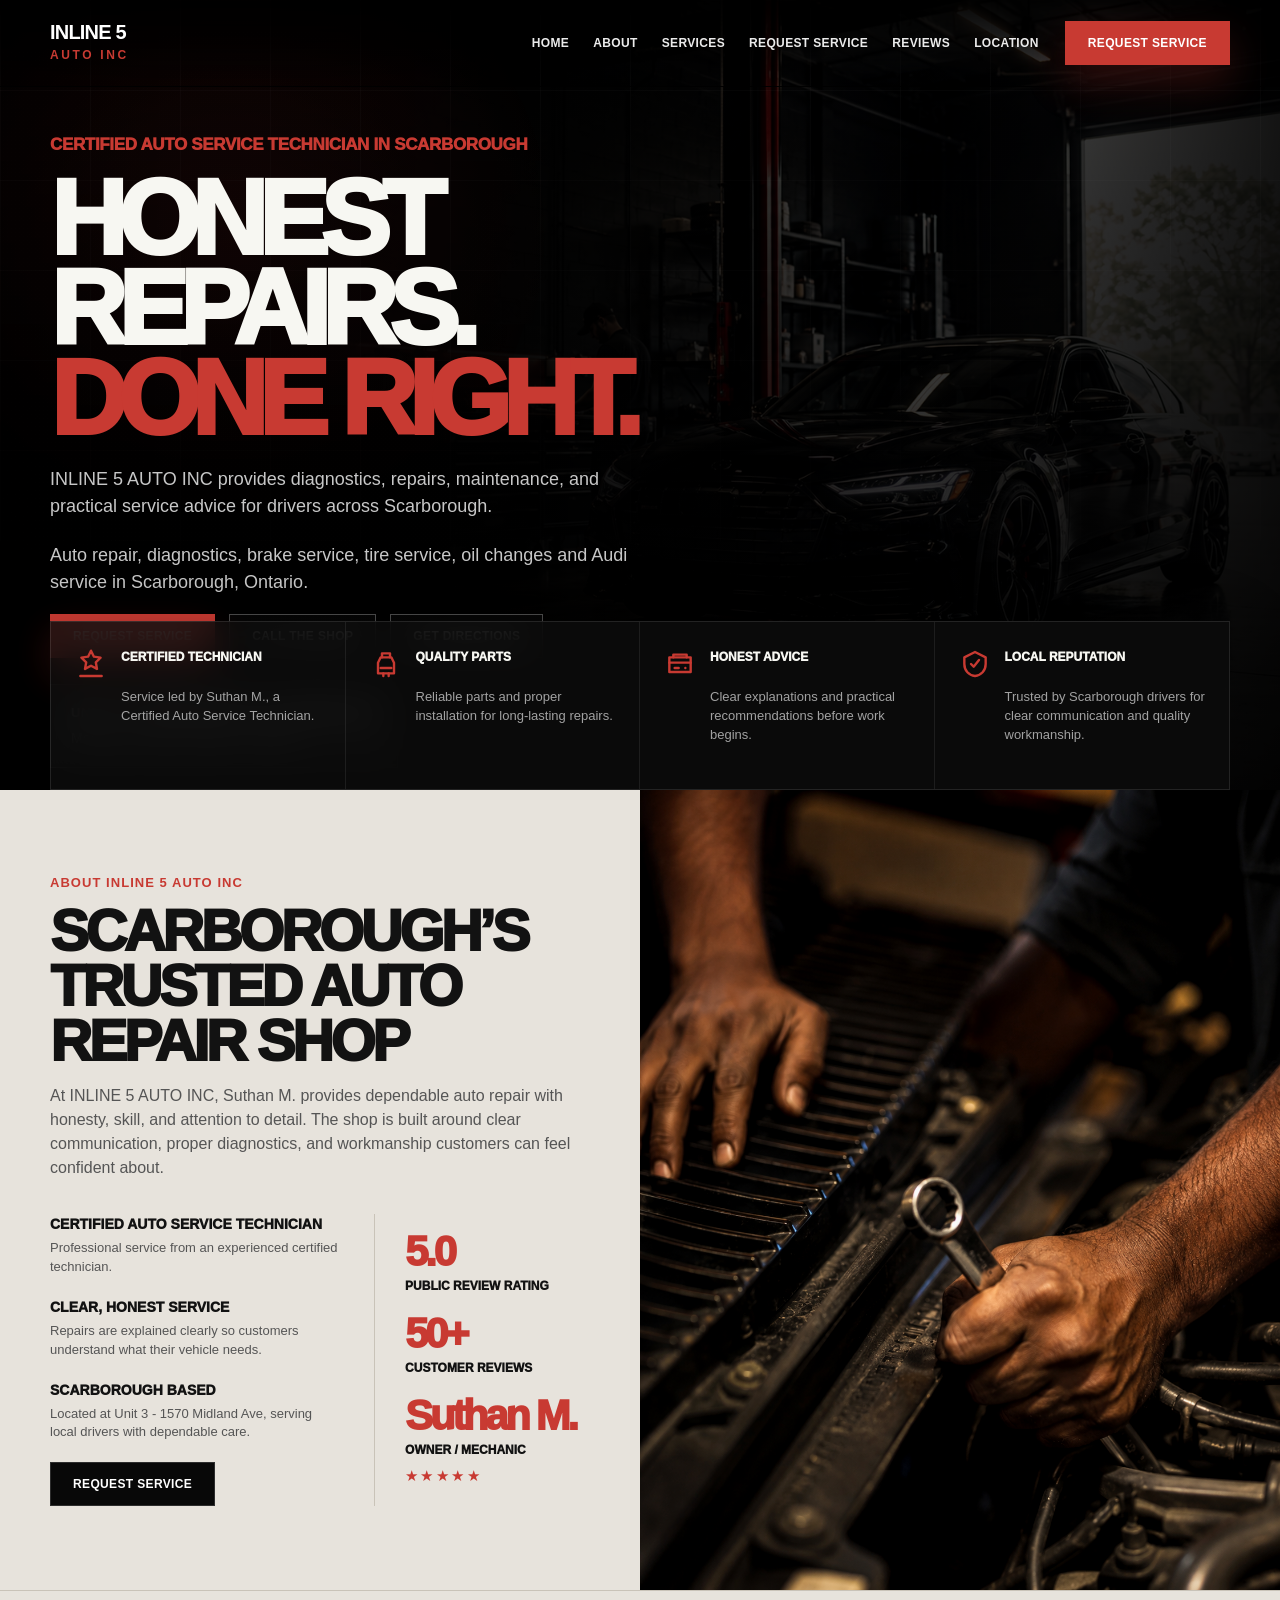
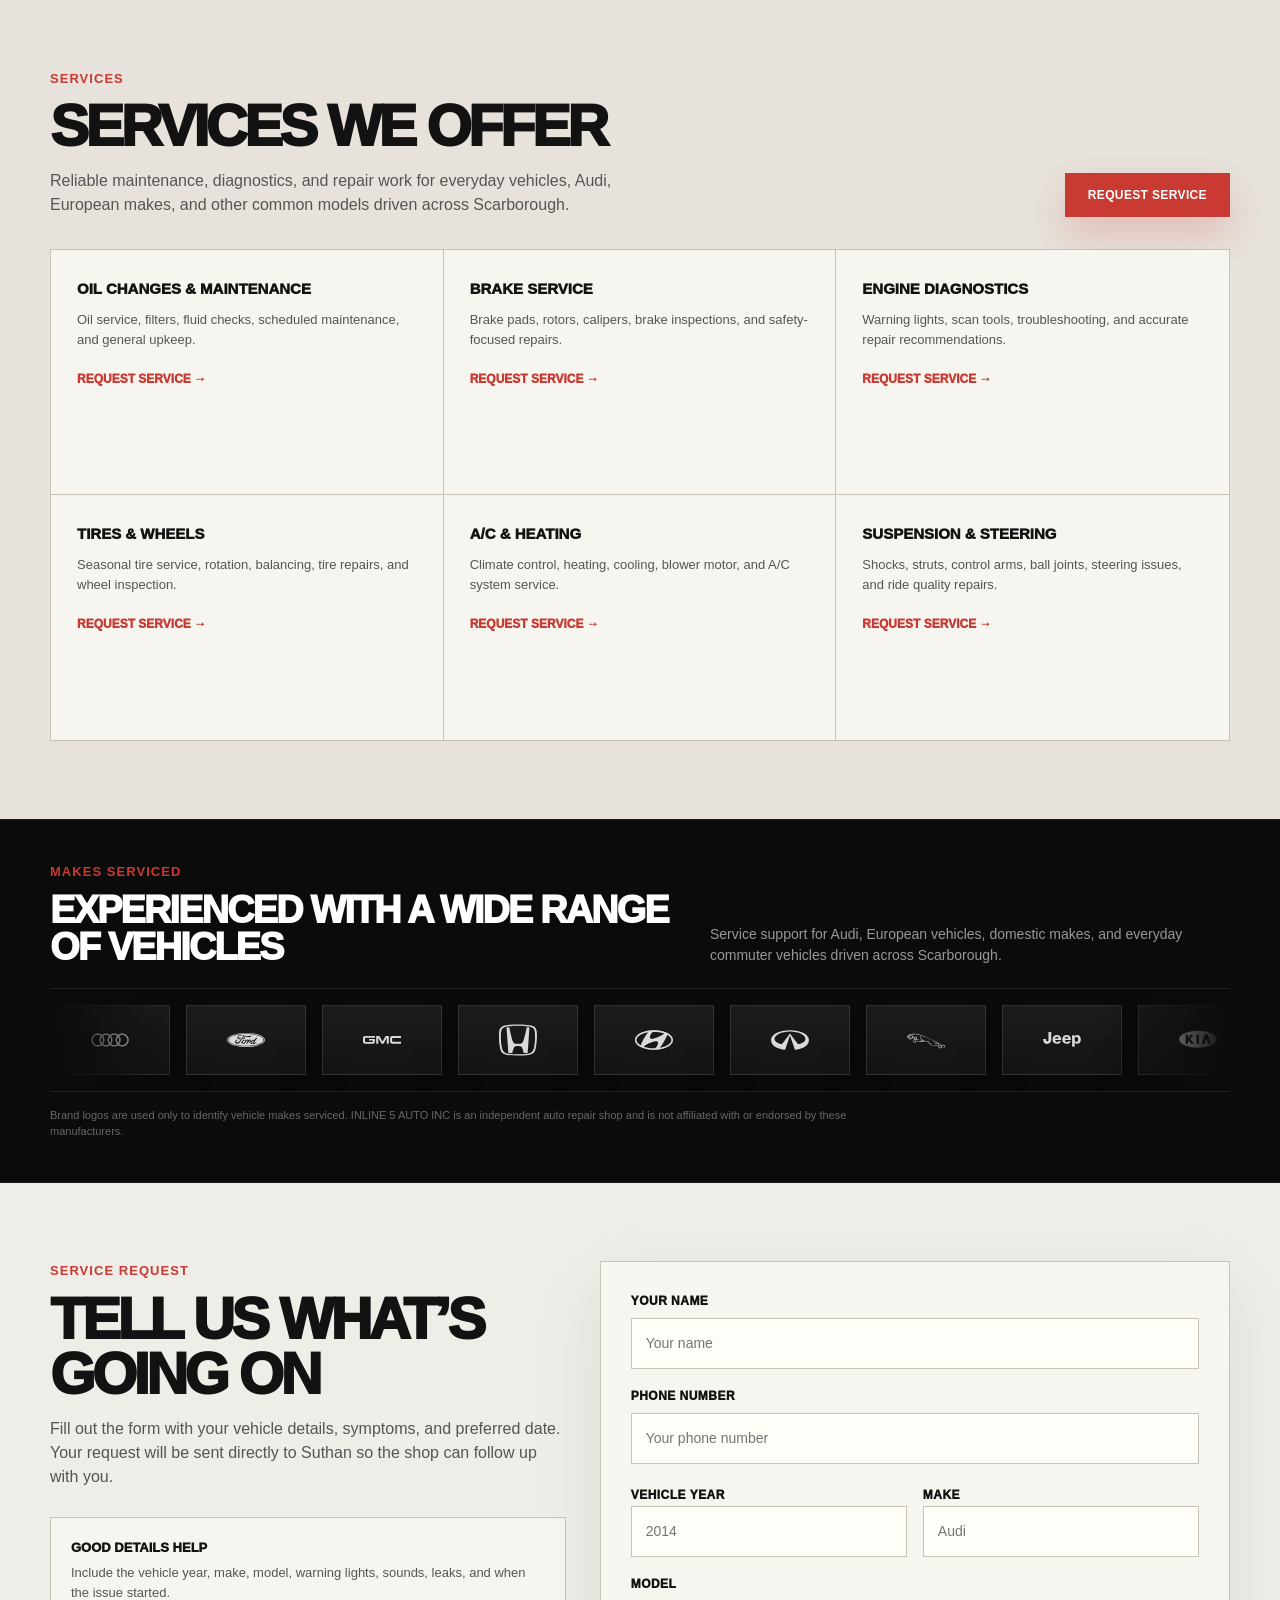
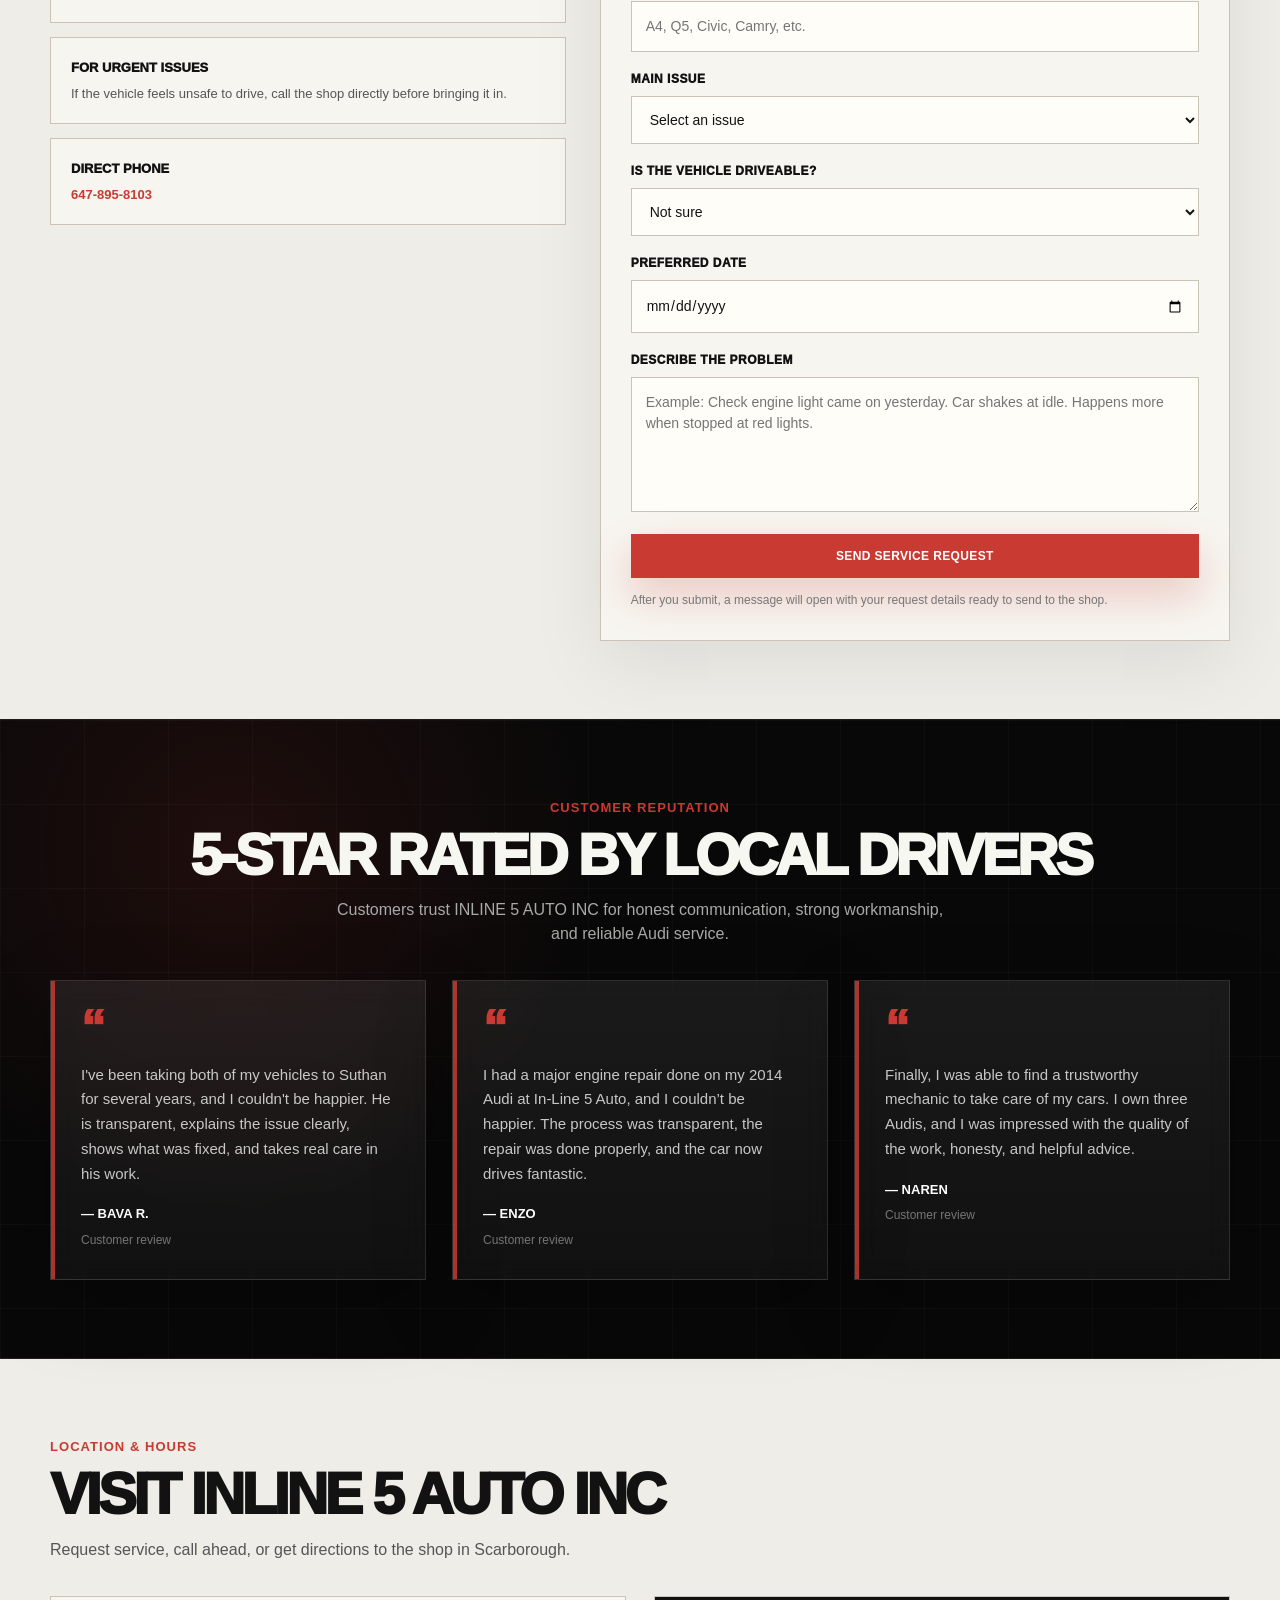
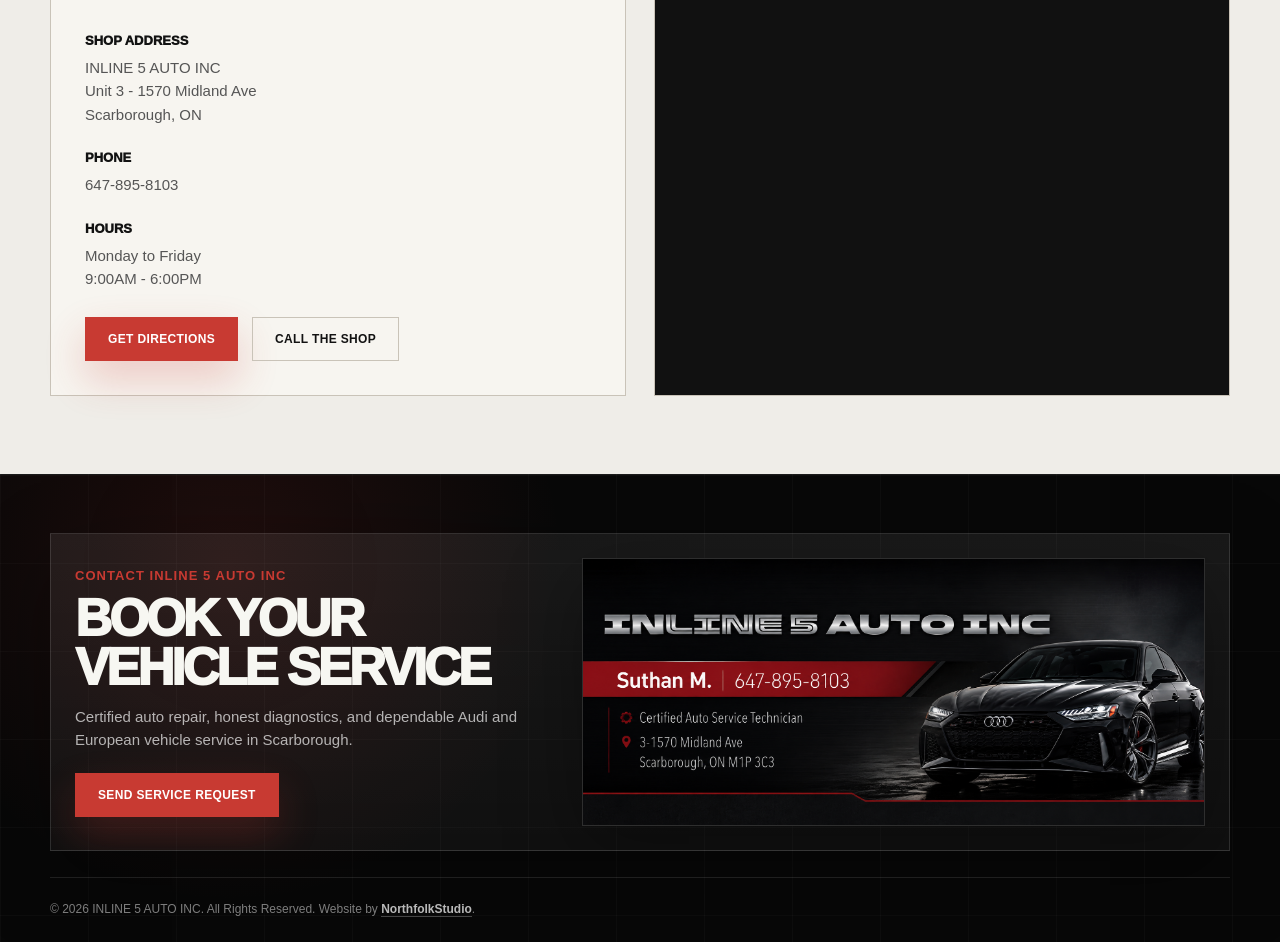
==== commit 36bd56ef: "Fix favicon file path" ====
--- a/index.html
+++ b/index.html
@@ -3,6 +3,8 @@
 <head>
   <meta charset="UTF-8" />
   <meta name="viewport" content="width=device-width, initial-scale=1.0" />
+<link rel="icon" href="/assets/imgs/inline5.svg" type="image/svg+xml" />
+<link rel="shortcut icon" href="/assets/imgs/inline5.svg" type="image/svg+xml" />
 
   <title>INLINE 5 AUTO INC | Auto Repair Shop in Scarborough, ON</title>
   <meta
@@ -1773,7 +1775,7 @@
         <div class="section-head-row">
           <div>
             <div class="eyebrow">Services</div>
-            <h2 class="section-title">What The Shop Does</h2>
+            <h2 class="section-title">Services We Offer</h2>
             <p class="section-copy light-copy">
               Reliable maintenance, diagnostics, and repair work for everyday vehicles, Audi, European makes, and other common models driven across Scarborough.
             </p>
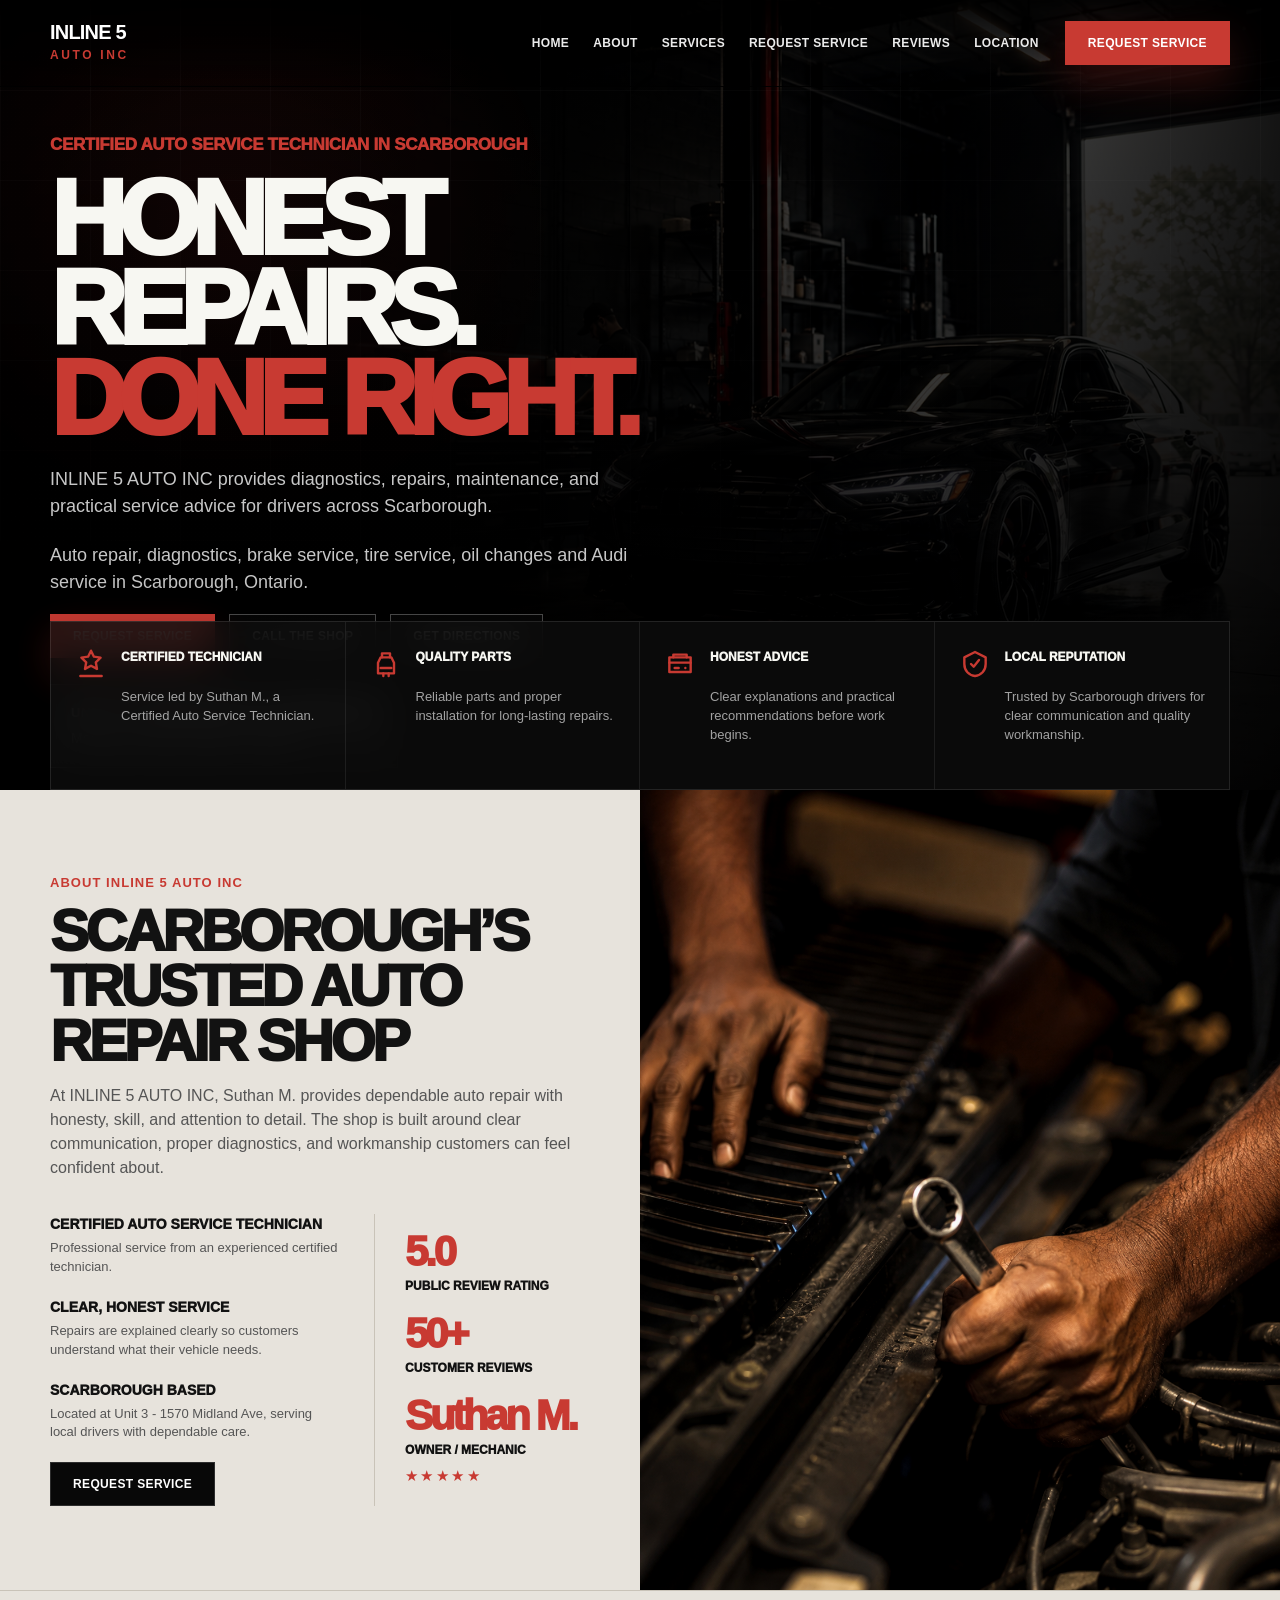
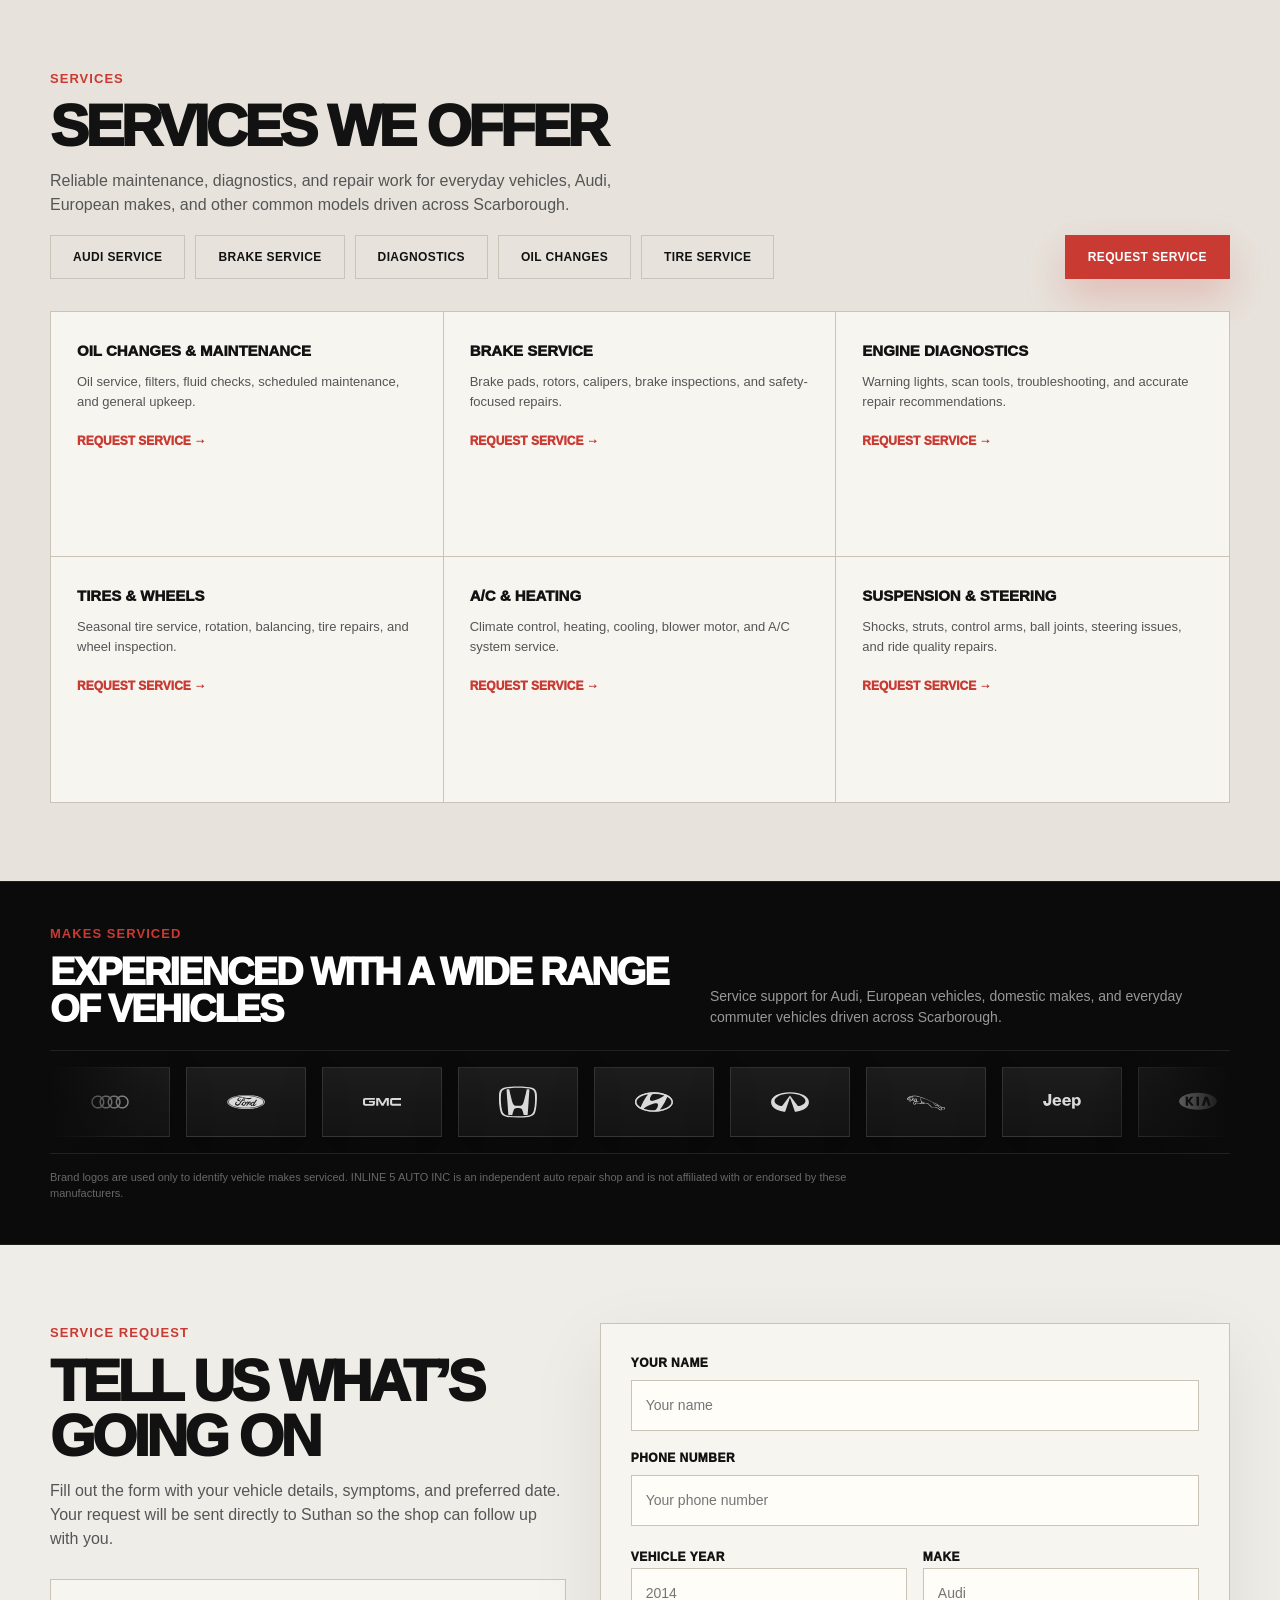
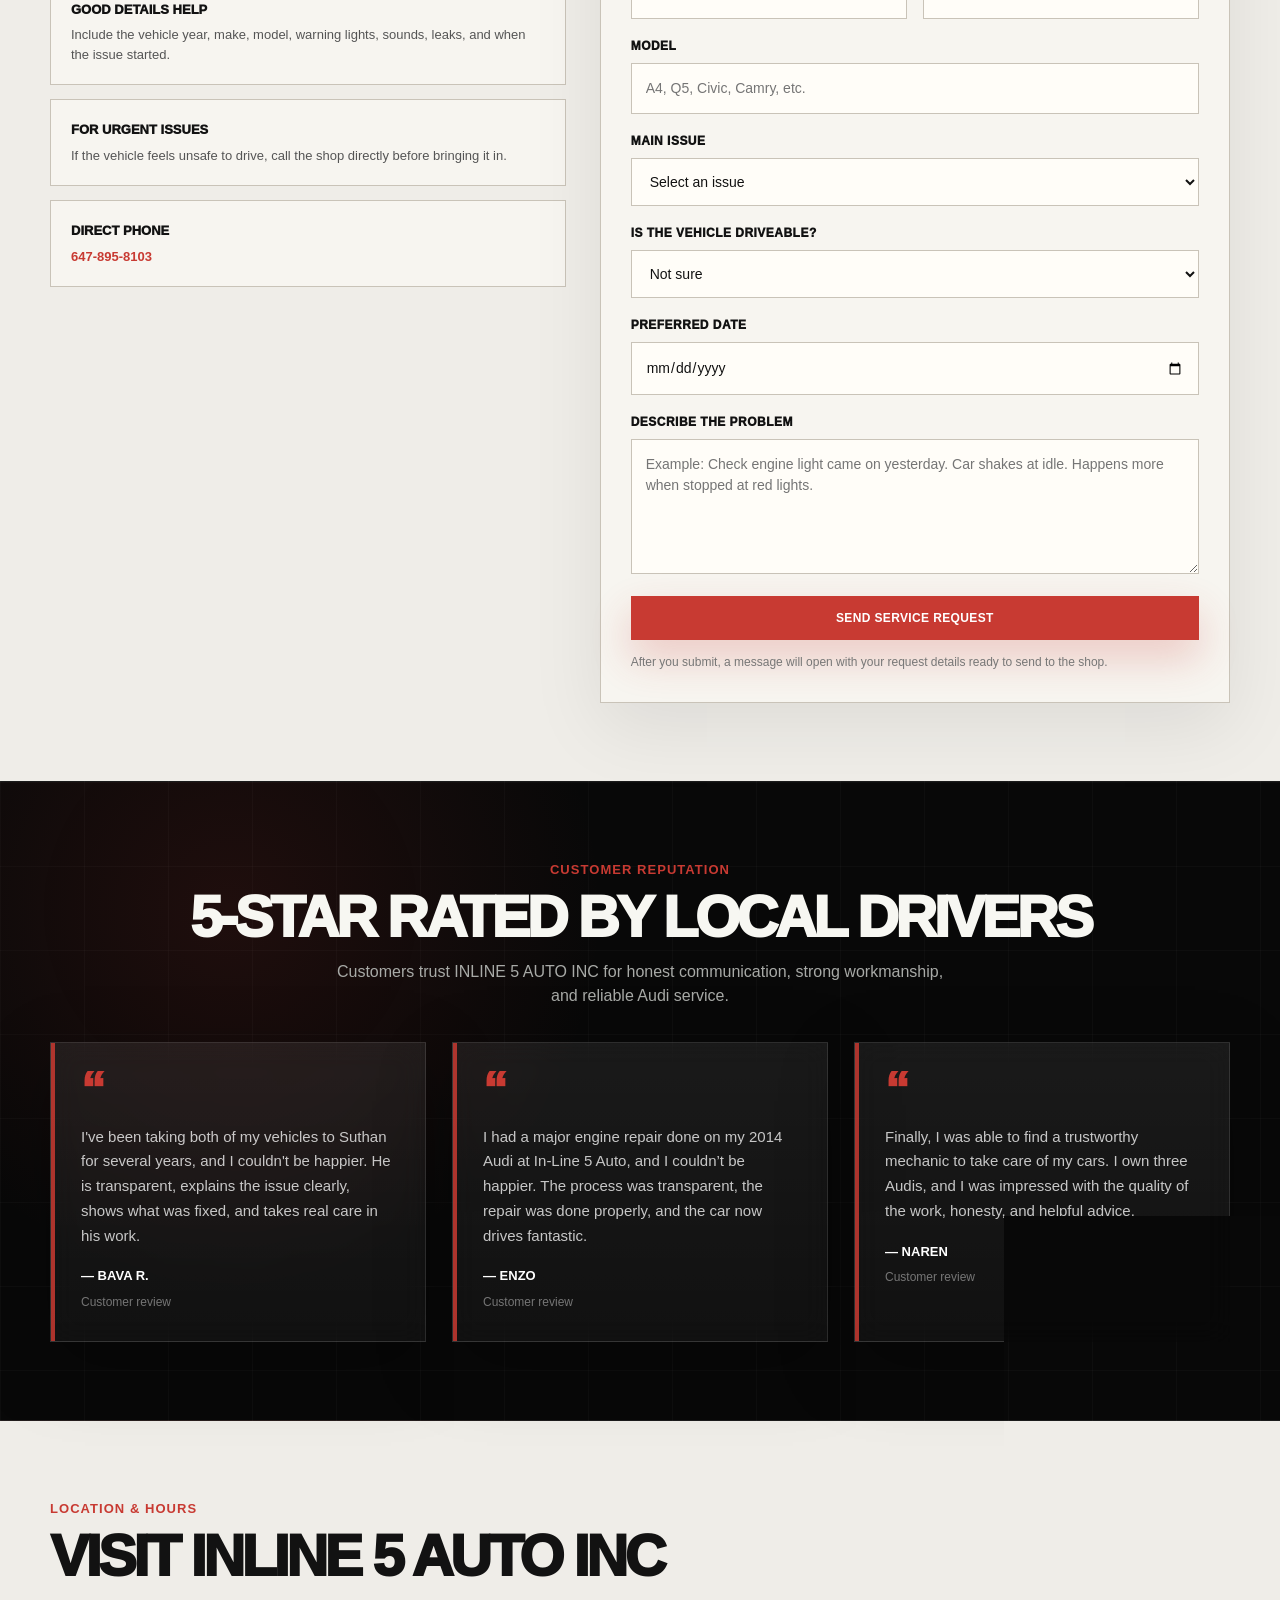
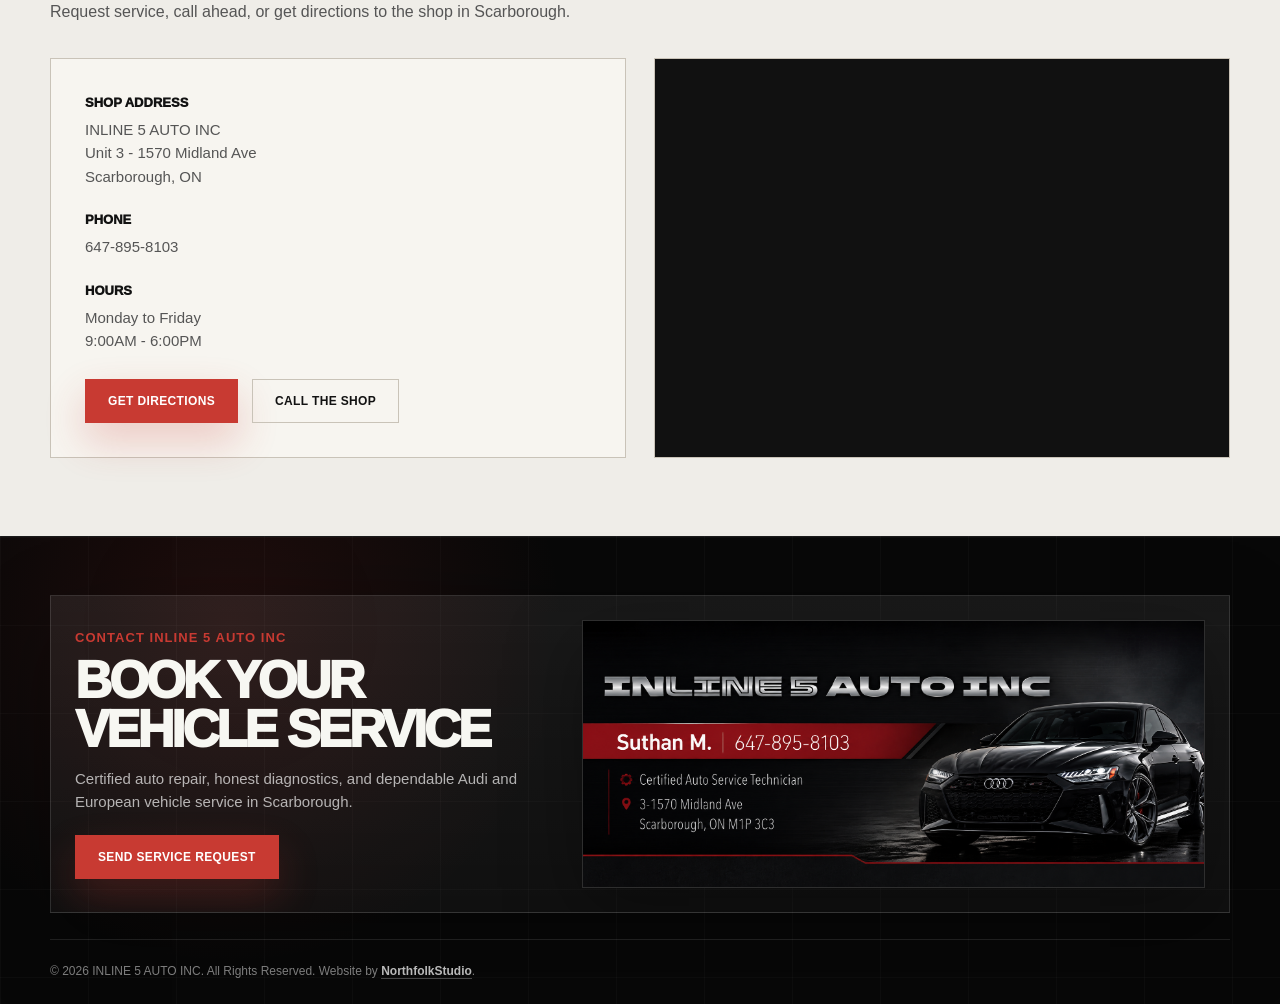
==== commit 6f933001: "Add service SEO pages and homepage links" ====
--- a/index.html
+++ b/index.html
@@ -6,28 +6,27 @@
 <link rel="icon" href="/assets/imgs/inline5.svg" type="image/svg+xml" />
 <link rel="shortcut icon" href="/assets/imgs/inline5.svg" type="image/svg+xml" />
 
-  <title>INLINE 5 AUTO INC | Auto Repair Shop in Scarborough, ON</title>
-  <meta
-    name="description"
-    content="INLINE 5 AUTO INC provides certified auto repair, diagnostics, brake service, oil changes, tire service, suspension repair and maintenance in Scarborough, ON. Request service online or call 647-895-8103."
-  />
+ <title>INLINE 5 AUTO INC | Auto Repair in Scarborough, Ontario</title>
+<meta
+  name="description"
+  content="INLINE 5 AUTO INC provides certified auto repair, diagnostics, brake service, oil changes, tire service and maintenance in Scarborough, Ontario. Call Suthan M. at 647-895-8103."
+/>
 
   <meta name="robots" content="index, follow" />
   <meta name="theme-color" content="#070707" />
   <link rel="canonical" href="https://inline5autoinc.ca/" />
 
-  <meta property="og:title" content="INLINE 5 AUTO INC | Auto Repair Shop in Scarborough, ON" />
-  <meta property="og:description" content="Certified auto repair, diagnostics, brake service, oil changes, tires, suspension repair and honest maintenance in Scarborough." />
-  <meta property="og:type" content="website" />
-  <meta property="og:url" content="https://inline5autoinc.ca/" />
-  <meta property="og:site_name" content="INLINE 5 AUTO INC" />
-  <meta property="og:image" content="https://inline5autoinc.ca/assets/imgs/Inline5autocard.png" />
-
-  <meta name="twitter:card" content="summary_large_image" />
-  <meta name="twitter:title" content="INLINE 5 AUTO INC | Auto Repair Shop in Scarborough, ON" />
-  <meta name="twitter:description" content="Certified auto repair, diagnostics, brake service, oil changes, tires, suspension repair and honest maintenance in Scarborough." />
-  <meta name="twitter:image" content="https://inline5autoinc.ca/assets/imgs/Inline5autocard.png" />
-
+<meta property="og:title" content="INLINE 5 AUTO INC | Auto Repair in Scarborough, Ontario" />
+<meta property="og:description" content="Certified auto repair, diagnostics, brake service, oil changes, tire service and maintenance in Scarborough, Ontario. Call Suthan M. at 647-895-8103." />
+<meta property="og:type" content="website" />
+<meta property="og:url" content="https://inline5autoinc.ca/" />
+<meta property="og:site_name" content="INLINE 5 AUTO INC" />
+<meta property="og:image" content="https://inline5autoinc.ca/assets/imgs/Inline5autocard.png" />
+
+<meta name="twitter:card" content="summary_large_image" />
+<meta name="twitter:title" content="INLINE 5 AUTO INC | Auto Repair in Scarborough, Ontario" />
+<meta name="twitter:description" content="Certified auto repair, diagnostics, brake service, oil changes, tire service and maintenance in Scarborough, Ontario. Call Suthan M. at 647-895-8103." />
+<meta name="twitter:image" content="https://inline5autoinc.ca/assets/imgs/Inline5autocard.png" />
   <script type="application/ld+json">
   {
     "@context": "https://schema.org",
@@ -60,6 +59,16 @@
   }
   </script>
 
+  <script type="application/ld+json">
+{
+  "@context": "https://schema.org",
+  "@type": "WebSite",
+  "name": "INLINE 5 AUTO INC",
+  "alternateName": "Inline 5 Auto",
+  "url": "https://inline5autoinc.ca/"
+}
+</script>
+
   <style>
     :root {
       --bg: #070707;
@@ -1776,9 +1785,17 @@
           <div>
             <div class="eyebrow">Services</div>
             <h2 class="section-title">Services We Offer</h2>
-            <p class="section-copy light-copy">
-              Reliable maintenance, diagnostics, and repair work for everyday vehicles, Audi, European makes, and other common models driven across Scarborough.
-            </p>
+        <p class="section-copy light-copy">
+  Reliable maintenance, diagnostics, and repair work for everyday vehicles, Audi, European makes, and other common models driven across Scarborough.
+</p>
+
+<div style="display:flex;flex-wrap:wrap;gap:10px;margin-top:18px;">
+  <a href="/audi-service-scarborough.html" class="btn btn-light-outline">Audi Service</a>
+  <a href="/brake-service-scarborough.html" class="btn btn-light-outline">Brake Service</a>
+  <a href="/auto-diagnostics-scarborough.html" class="btn btn-light-outline">Diagnostics</a>
+  <a href="/oil-change-scarborough.html" class="btn btn-light-outline">Oil Changes</a>
+  <a href="/tire-service-scarborough.html" class="btn btn-light-outline">Tire Service</a>
+</div>
           </div>
 
           <a href="#service-request" class="btn btn-primary">Request Service</a>
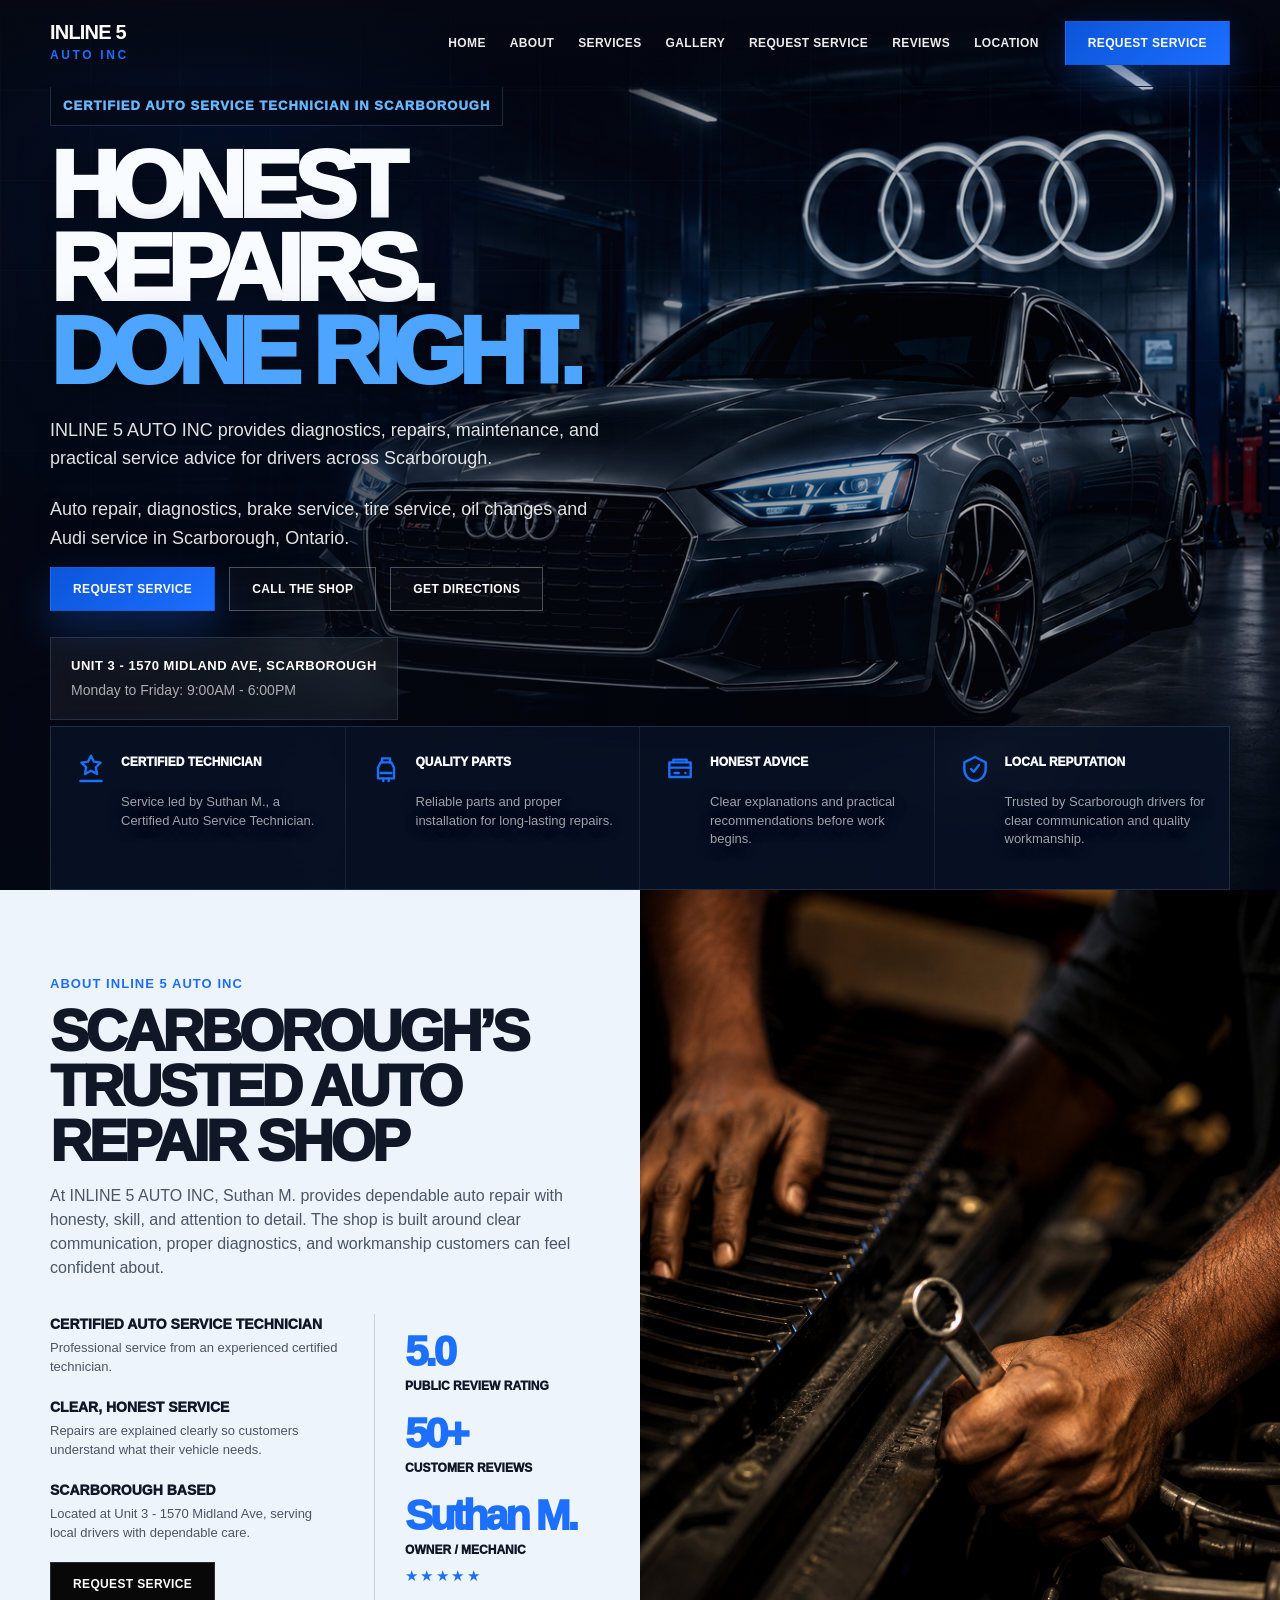
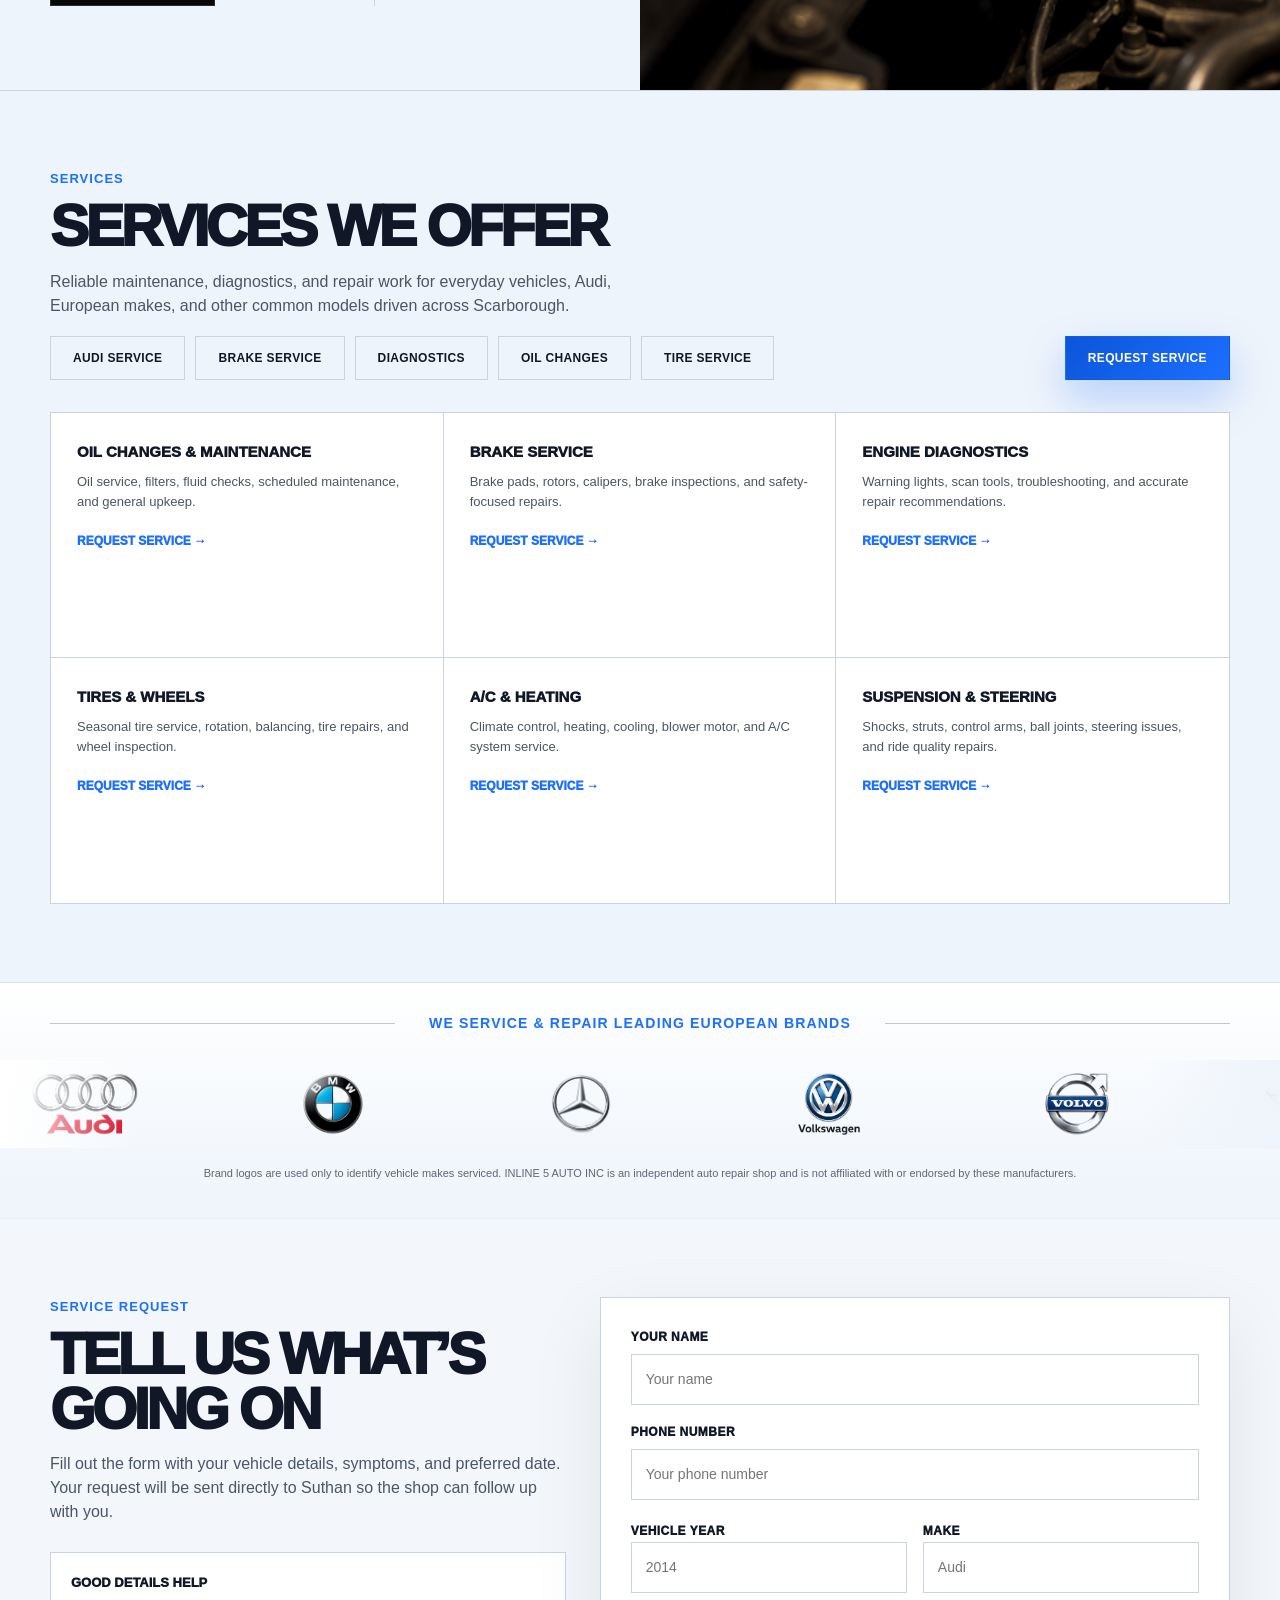
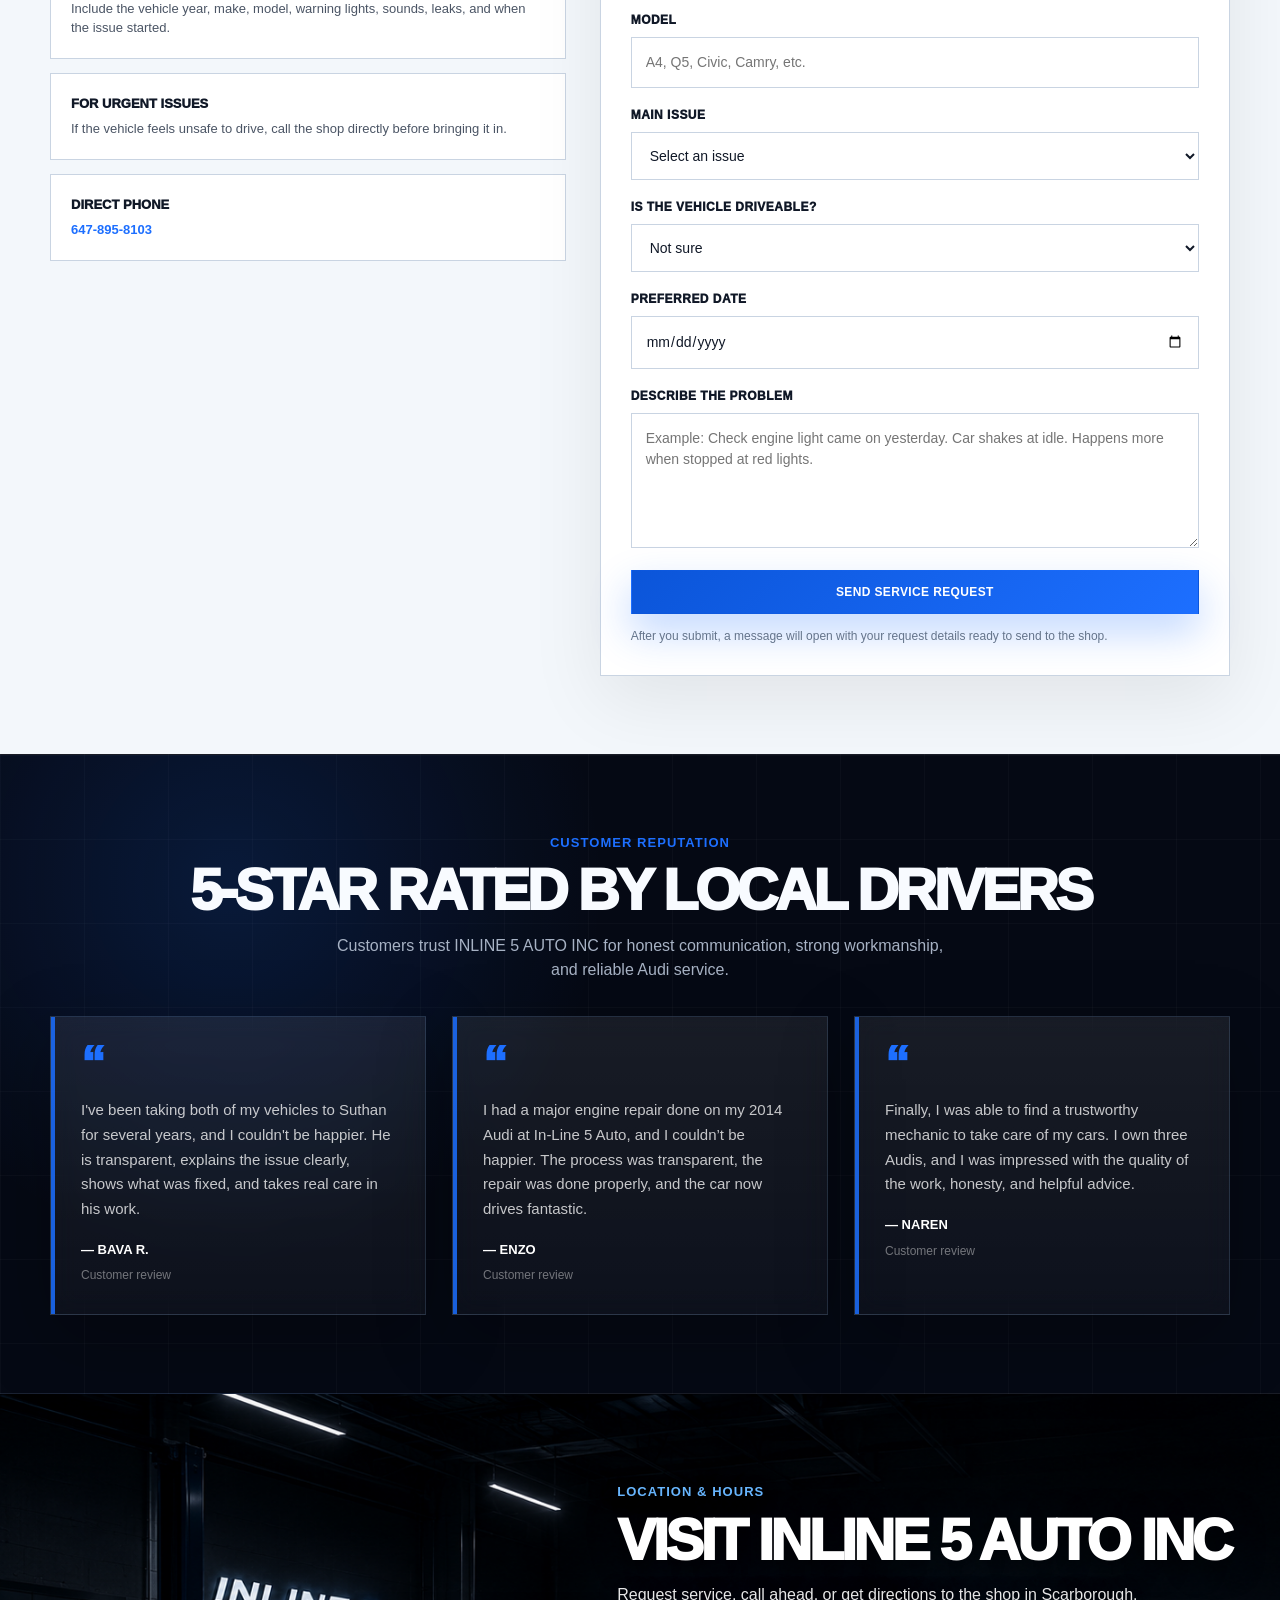
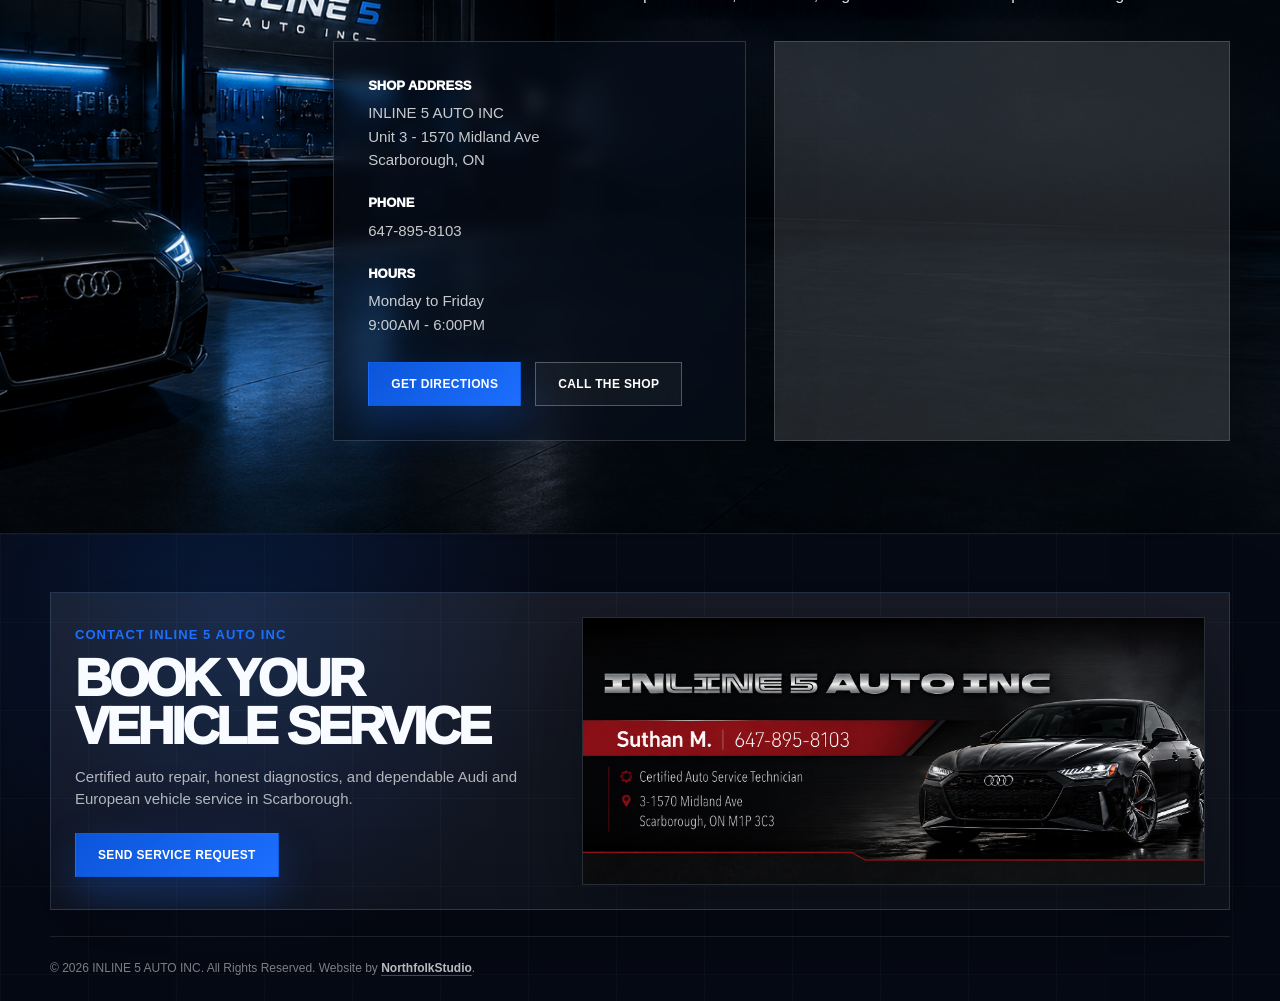
==== commit 1e7257ab: "Deploy updated Inline5 Auto site" ====
--- a/index.html
+++ b/index.html
@@ -3,30 +3,35 @@
 <head>
   <meta charset="UTF-8" />
   <meta name="viewport" content="width=device-width, initial-scale=1.0" />
-<link rel="icon" href="/assets/imgs/inline5.svg" type="image/svg+xml" />
-<link rel="shortcut icon" href="/assets/imgs/inline5.svg" type="image/svg+xml" />
-
- <title>INLINE 5 AUTO INC | Auto Repair in Scarborough, Ontario</title>
-<meta
-  name="description"
-  content="INLINE 5 AUTO INC provides certified auto repair, diagnostics, brake service, oil changes, tire service and maintenance in Scarborough, Ontario. Call Suthan M. at 647-895-8103."
-/>
+
+  <link rel="icon" href="/assets/imgs/inline5.svg" type="image/svg+xml" />
+  <link rel="shortcut icon" href="/assets/imgs/inline5.svg" type="image/svg+xml" />
+
+  <title>INLINE 5 AUTO INC | Auto Repair in Scarborough, Ontario</title>
+
+  <meta
+    name="description"
+    content="INLINE 5 AUTO INC provides certified auto repair, diagnostics, brake service, oil changes, tire service and maintenance in Scarborough, Ontario. Call Suthan M. at 647-895-8103."
+  />
 
   <meta name="robots" content="index, follow" />
-  <meta name="theme-color" content="#070707" />
+  <meta name="theme-color" content="#050914" />
   <link rel="canonical" href="https://inline5autoinc.ca/" />
 
-<meta property="og:title" content="INLINE 5 AUTO INC | Auto Repair in Scarborough, Ontario" />
-<meta property="og:description" content="Certified auto repair, diagnostics, brake service, oil changes, tire service and maintenance in Scarborough, Ontario. Call Suthan M. at 647-895-8103." />
-<meta property="og:type" content="website" />
-<meta property="og:url" content="https://inline5autoinc.ca/" />
-<meta property="og:site_name" content="INLINE 5 AUTO INC" />
-<meta property="og:image" content="https://inline5autoinc.ca/assets/imgs/Inline5autocard.png" />
-
-<meta name="twitter:card" content="summary_large_image" />
-<meta name="twitter:title" content="INLINE 5 AUTO INC | Auto Repair in Scarborough, Ontario" />
-<meta name="twitter:description" content="Certified auto repair, diagnostics, brake service, oil changes, tire service and maintenance in Scarborough, Ontario. Call Suthan M. at 647-895-8103." />
-<meta name="twitter:image" content="https://inline5autoinc.ca/assets/imgs/Inline5autocard.png" />
+  <meta property="og:title" content="INLINE 5 AUTO INC | Auto Repair in Scarborough, Ontario" />
+  <meta property="og:description" content="Certified auto repair, diagnostics, brake service, oil changes, tire service and maintenance in Scarborough, Ontario. Call Suthan M. at 647-895-8103." />
+  <meta property="og:type" content="website" />
+  <meta property="og:url" content="https://inline5autoinc.ca/" />
+  <meta property="og:site_name" content="INLINE 5 AUTO INC" />
+  <meta property="og:image" content="https://inline5autoinc.ca/assets/imgs/Inline5autocard.png" />
+
+  <meta name="twitter:card" content="summary_large_image" />
+  <meta name="twitter:title" content="INLINE 5 AUTO INC | Auto Repair in Scarborough, Ontario" />
+  <meta name="twitter:description" content="Certified auto repair, diagnostics, brake service, oil changes, tire service and maintenance in Scarborough, Ontario. Call Suthan M. at 647-895-8103." />
+  <meta name="twitter:image" content="https://inline5autoinc.ca/assets/imgs/Inline5autocard.png" />
+
+  <link rel="stylesheet" href="./assets/css/styles.css" />
+
   <script type="application/ld+json">
   {
     "@context": "https://schema.org",
@@ -60,1518 +65,14 @@
   </script>
 
   <script type="application/ld+json">
-{
-  "@context": "https://schema.org",
-  "@type": "WebSite",
-  "name": "INLINE 5 AUTO INC",
-  "alternateName": "Inline 5 Auto",
-  "url": "https://inline5autoinc.ca/"
-}
-</script>
-
-  <style>
-    :root {
-      --bg: #070707;
-      --text: #f7f7f2;
-      --muted: #a8aaa7;
-      --red: #c83a32;
-      --red-bright: #d84840;
-      --off: #e7e3dc;
-      --stone: #d8d3ca;
-      --stone-soft: #efede8;
-      --card-light: #f7f5f0;
-      --dark-text: #121212;
-      --line-light: #c9c3b8;
-      --container: 1180px;
-      --shadow: 0 24px 80px rgba(0, 0, 0, 0.28);
-    }
-
-    * {
-      margin: 0;
-      padding: 0;
-      box-sizing: border-box;
-    }
-
-    html {
-      scroll-behavior: smooth;
-    }
-
-    body {
-      font-family: Arial, Helvetica, sans-serif;
-      background: var(--bg);
-      color: var(--text);
-      line-height: 1.5;
-      overflow-x: hidden;
-    }
-
-    img {
-      width: 100%;
-      display: block;
-    }
-
-    a {
-      text-decoration: none;
-      color: inherit;
-    }
-
-    button,
-    input,
-    textarea,
-    select {
-      font: inherit;
-    }
-
-    a:focus-visible,
-    button:focus-visible,
-    input:focus-visible,
-    select:focus-visible,
-    textarea:focus-visible {
-      outline: 3px solid var(--red-bright);
-      outline-offset: 4px;
-    }
-
-    .container {
-      width: min(var(--container), calc(100% - 40px));
-      margin: 0 auto;
-    }
-
-    .eyebrow {
-      color: var(--red);
-      font-size: 13px;
-      font-weight: 900;
-      letter-spacing: 0.08em;
-      text-transform: uppercase;
-      margin-bottom: 10px;
-    }
-
-    .section-title {
-      font-size: clamp(32px, 5vw, 58px);
-      line-height: 0.95;
-      letter-spacing: -0.06em;
-      text-transform: uppercase;
-      font-weight: 950;
-    }
-
-    .section-copy {
-      color: var(--muted);
-      max-width: 620px;
-      margin-top: 16px;
-      font-size: 16px;
-    }
-
-    .light-copy {
-      color: #555;
-    }
-
-    .btn {
-      display: inline-flex;
-      align-items: center;
-      justify-content: center;
-      gap: 10px;
-      border: 1px solid transparent;
-      padding: 15px 22px;
-      font-size: 12px;
-      line-height: 1;
-      font-weight: 900;
-      text-transform: uppercase;
-      letter-spacing: 0.03em;
-      cursor: pointer;
-      transition: 0.25s ease;
-      white-space: nowrap;
-    }
-
-    .btn-primary {
-      background: var(--red);
-      color: white;
-      box-shadow: 0 18px 40px rgba(200, 58, 50, 0.24);
-    }
-
-    .btn-primary:hover {
-      background: var(--red-bright);
-      transform: translateY(-2px);
-    }
-
-    .btn-outline {
-      border-color: rgba(255, 255, 255, 0.28);
-      color: white;
-      background: rgba(255, 255, 255, 0.02);
-    }
-
-    .btn-outline:hover {
-      background: white;
-      color: black;
-    }
-
-    .btn-dark {
-      background: #080808;
-      color: white;
-      border-color: rgba(255, 255, 255, 0.15);
-    }
-
-    .btn-dark:hover {
-      background: var(--red);
-      border-color: var(--red);
-    }
-
-    .btn-light-outline {
-      border-color: var(--line-light);
-      color: var(--dark-text);
-      background: transparent;
-    }
-
-    .btn-light-outline:hover {
-      background: var(--dark-text);
-      color: white;
-      border-color: var(--dark-text);
-    }
-
-    .icon {
-      width: 32px;
-      height: 32px;
-      stroke: currentColor;
-      fill: none;
-      stroke-width: 1.8;
-      stroke-linecap: round;
-      stroke-linejoin: round;
-      flex: 0 0 auto;
-    }
-
-    .icon-red {
-      color: var(--red);
-    }
-
-    .header {
-      position: fixed;
-      top: 0;
-      left: 0;
-      width: 100%;
-      z-index: 50;
-      background: linear-gradient(to bottom, rgba(0, 0, 0, 0.92), rgba(0, 0, 0, 0.58), transparent);
-      border-bottom: 1px solid transparent;
-      transition: 0.25s ease;
-    }
-
-    .header.scrolled {
-      background: rgba(7, 7, 7, 0.95);
-      backdrop-filter: blur(18px);
-      border-bottom-color: rgba(255, 255, 255, 0.1);
-    }
-
-    .nav {
-      height: 86px;
-      display: flex;
-      align-items: center;
-      justify-content: space-between;
-      gap: 26px;
-    }
-
-    .brand {
-      display: flex;
-      align-items: center;
-      gap: 12px;
-      min-width: max-content;
-    }
-
-    .brand-text strong {
-      display: block;
-      color: white;
-      font-size: 20px;
-      line-height: 0.9;
-      letter-spacing: -0.04em;
-      text-transform: uppercase;
-    }
-
-    .brand-text span {
-      display: block;
-      color: var(--red);
-      font-size: 12px;
-      font-weight: 900;
-      letter-spacing: 0.22em;
-      text-transform: uppercase;
-      margin-top: 5px;
-    }
-
-    .nav-links {
-      display: flex;
-      align-items: center;
-      gap: 24px;
-      margin-left: auto;
-    }
-
-    .nav-links a {
-      color: white;
-      font-size: 12px;
-      font-weight: 900;
-      letter-spacing: 0.03em;
-      text-transform: uppercase;
-      opacity: 0.92;
-      position: relative;
-    }
-
-    .nav-links a::after {
-      content: "";
-      position: absolute;
-      left: 0;
-      bottom: -8px;
-      width: 0;
-      height: 2px;
-      background: var(--red);
-      transition: 0.2s ease;
-    }
-
-    .nav-links a:hover::after {
-      width: 100%;
-    }
-
-    .nav-actions {
-      display: flex;
-      align-items: center;
-      gap: 12px;
-    }
-
-    .menu-toggle {
-      display: none;
-      width: 44px;
-      height: 44px;
-      border: 1px solid rgba(255, 255, 255, 0.2);
-      background: rgba(255, 255, 255, 0.04);
-      color: white;
-      align-items: center;
-      justify-content: center;
-      cursor: pointer;
-    }
-
-    .mobile-panel {
-      display: none;
-      background: rgba(7, 7, 7, 0.98);
-      border-top: 1px solid rgba(255, 255, 255, 0.1);
-      padding: 18px 20px 24px;
-    }
-
-    .mobile-panel.open {
-      display: block;
-    }
-
-    .mobile-panel a {
-      display: block;
-      padding: 14px 0;
-      border-bottom: 1px solid rgba(255, 255, 255, 0.08);
-      color: white;
-      font-weight: 900;
-      text-transform: uppercase;
-      font-size: 13px;
-    }
-
-    .hero {
-      min-height: 790px;
-      position: relative;
-      display: flex;
-      align-items: center;
-      overflow: hidden;
-      isolation: isolate;
-      background: #060606;
-    }
-
-    .hero::before {
-      content: "";
-      position: absolute;
-      inset: 0;
-      background:
-        linear-gradient(90deg, rgba(0, 0, 0, 0.97) 0%, rgba(0, 0, 0, 0.86) 38%, rgba(0, 0, 0, 0.28) 72%, rgba(0, 0, 0, 0.82) 100%),
-        linear-gradient(to bottom, rgba(0, 0, 0, 0.45), rgba(0, 0, 0, 0.92));
-      z-index: -1;
-    }
-
-    .hero::after {
-      content: "";
-      position: absolute;
-      inset: 0;
-      background-image:
-        radial-gradient(circle at 18% 30%, rgba(200, 58, 50, 0.18), transparent 28%),
-        linear-gradient(rgba(255, 255, 255, 0.035) 1px, transparent 1px),
-        linear-gradient(90deg, rgba(255, 255, 255, 0.035) 1px, transparent 1px);
-      background-size: auto, 90px 90px, 90px 90px;
-      mask-image: linear-gradient(to bottom, black, transparent 82%);
-      z-index: -1;
-      opacity: 0.65;
-    }
-
-    .hero-bg {
-      position: absolute;
-      inset: 0;
-      z-index: -2;
-    }
-
-    .hero-bg img {
-      height: 100%;
-      object-fit: cover;
-      object-position: center right;
-      filter: saturate(0.95) contrast(1.08) brightness(0.9);
-    }
-
-    .hero-content {
-      padding-top: 110px;
-      max-width: 710px;
-    }
-
-    .hero-kicker {
-      color: var(--red);
-      font-size: 17px;
-      font-weight: 950;
-      text-transform: uppercase;
-      letter-spacing: -0.02em;
-      margin-bottom: 16px;
-    }
-
-    .hero h1 {
-      font-size: clamp(58px, 8.2vw, 118px);
-      line-height: 0.86;
-      letter-spacing: -0.08em;
-      text-transform: uppercase;
-      font-weight: 1000;
-    }
-
-    .hero h1 span {
-      display: block;
-      color: var(--red);
-    }
-
-    .hero p {
-      color: rgba(255, 255, 255, 0.78);
-      max-width: 590px;
-      font-size: 18px;
-      margin: 22px 0 18px;
-    }
-
-    .hero-seo-line {
-      color: rgba(255, 255, 255, 0.66);
-      max-width: 620px;
-      font-size: 15px;
-      margin: 0 0 30px;
-    }
-
-    .hero-buttons {
-      display: flex;
-      gap: 14px;
-      flex-wrap: wrap;
-    }
-
-    .hero-contact-card {
-      margin-top: 26px;
-      display: inline-grid;
-      gap: 5px;
-      padding: 18px 20px;
-      border: 1px solid rgba(255, 255, 255, 0.12);
-      background: rgba(255, 255, 255, 0.055);
-      backdrop-filter: blur(14px);
-    }
-
-    .hero-contact-card strong {
-      color: white;
-      font-size: 13px;
-      text-transform: uppercase;
-      letter-spacing: 0.04em;
-    }
-
-    .hero-contact-card span {
-      color: rgba(255, 255, 255, 0.65);
-      font-size: 14px;
-    }
-
-    .trust-strip {
-      position: absolute;
-      left: 50%;
-      bottom: 0;
-      transform: translateX(-50%);
-      width: min(var(--container), calc(100% - 40px));
-      background: rgba(13, 13, 13, 0.84);
-      backdrop-filter: blur(18px);
-      border: 1px solid rgba(255, 255, 255, 0.1);
-      display: grid;
-      grid-template-columns: repeat(4, 1fr);
-      box-shadow: var(--shadow);
-    }
-
-    .trust-item {
-      display: flex;
-      align-items: flex-start;
-      gap: 14px;
-      padding: 26px 24px;
-      border-right: 1px solid rgba(255, 255, 255, 0.08);
-    }
-
-    .trust-item:last-child {
-      border-right: 0;
-    }
-
-    .trust-item h3 {
-      font-size: 12px;
-      text-transform: uppercase;
-      font-weight: 950;
-      margin-bottom: 6px;
-    }
-
-    .trust-item p {
-      color: rgba(255, 255, 255, 0.62);
-      font-size: 13px;
-      line-height: 1.45;
-    }
-
-    .about {
-      background: var(--off);
-      color: var(--dark-text);
-      display: grid;
-      grid-template-columns: 1fr 1fr;
-      min-height: 640px;
-    }
-
-    .about-content {
-      padding: 78px max(40px, calc((100vw - var(--container)) / 2)) 78px;
-      display: flex;
-      flex-direction: column;
-      justify-content: center;
-    }
-
-    .about-image {
-      position: relative;
-      min-height: 560px;
-      background: #111;
-    }
-
-    .about-image img {
-      width: 100%;
-      height: 100%;
-      min-height: 560px;
-      object-fit: cover;
-      object-position: center;
-      filter: contrast(1.03) brightness(0.98);
-    }
-
-    .about-details {
-      display: grid;
-      grid-template-columns: 1.15fr 0.85fr;
-      gap: 32px;
-      margin-top: 34px;
-    }
-
-    .about-points {
-      display: grid;
-      gap: 20px;
-    }
-
-    .about-point h3 {
-      font-size: 14px;
-      text-transform: uppercase;
-      font-weight: 950;
-      margin-bottom: 4px;
-    }
-
-    .about-point p {
-      color: #555;
-      font-size: 13px;
-      line-height: 1.45;
-    }
-
-    .stats {
-      border-left: 1px solid var(--line-light);
-      padding-left: 30px;
-      display: grid;
-      gap: 22px;
-      align-content: center;
-    }
-
-    .stat strong {
-      display: block;
-      color: var(--red);
-      font-size: 42px;
-      line-height: 0.9;
-      letter-spacing: -0.08em;
-      font-weight: 1000;
-    }
-
-    .stat span {
-      display: block;
-      margin-top: 8px;
-      font-size: 12px;
-      line-height: 1.2;
-      text-transform: uppercase;
-      font-weight: 950;
-    }
-
-    .stars {
-      color: var(--red);
-      font-size: 15px;
-      letter-spacing: 0.16em;
-      margin-top: 8px;
-    }
-
-    .services,
-    .service-request {
-      background: var(--off);
-      color: var(--dark-text);
-      padding: 78px 0;
-    }
-
-    .services {
-      border-top: 1px solid var(--line-light);
-    }
-
-    .section-head-row {
-      display: flex;
-      align-items: flex-end;
-      justify-content: space-between;
-      gap: 30px;
-      margin-bottom: 32px;
-    }
-
-    .service-grid {
-      display: grid;
-      grid-template-columns: repeat(3, 1fr);
-      border: 1px solid var(--line-light);
-      background: var(--card-light);
-    }
-
-    .service-card {
-      min-height: 245px;
-      padding: 30px 26px 26px;
-      border-right: 1px solid var(--line-light);
-      border-bottom: 1px solid var(--line-light);
-      position: relative;
-      overflow: hidden;
-      transition: 0.25s ease;
-      background: var(--card-light);
-    }
-
-    .service-card:nth-child(3n) {
-      border-right: 0;
-    }
-
-    .service-card:nth-last-child(-n+3) {
-      border-bottom: 0;
-    }
-
-    .service-card::after {
-      content: "";
-      position: absolute;
-      inset: auto 0 0 0;
-      height: 4px;
-      background: var(--red);
-      transform: scaleX(0);
-      transform-origin: left;
-      transition: 0.25s ease;
-    }
-
-    .service-card:hover {
-      background: #fffdf8;
-      transform: translateY(-4px);
-      box-shadow: 0 22px 50px rgba(0, 0, 0, 0.08);
-      z-index: 2;
-    }
-
-    .service-card:hover::after {
-      transform: scaleX(1);
-    }
-
-    .service-card h3,
-    .review-card h3 {
-      font-size: 15px;
-      line-height: 1.15;
-      text-transform: uppercase;
-      font-weight: 950;
-      margin-bottom: 12px;
-    }
-
-    .service-card p,
-    .review-card p {
-      color: #555;
-      font-size: 13px;
-      line-height: 1.55;
-    }
-
-    .learn-link {
-      display: inline-flex;
-      align-items: center;
-      gap: 8px;
-      color: var(--red);
-      font-size: 12px;
-      font-weight: 950;
-      text-transform: uppercase;
-      margin-top: 20px;
-    }
-
-    .makes-strip {
-      background: #0b0b0b;
-      color: white;
-      padding: 42px 0;
-      border-top: 1px solid rgba(255, 255, 255, 0.08);
-      border-bottom: 1px solid rgba(255, 255, 255, 0.08);
-      overflow: hidden;
-    }
-
-    .makes-strip-head {
-      display: flex;
-      align-items: flex-end;
-      justify-content: space-between;
-      gap: 24px;
-      margin-bottom: 22px;
-    }
-
-    .makes-strip-head h2 {
-      font-size: clamp(24px, 3vw, 38px);
-      line-height: 0.98;
-      letter-spacing: -0.05em;
-      text-transform: uppercase;
-      font-weight: 950;
-    }
-
-    .makes-strip-head p {
-      color: rgba(255, 255, 255, 0.58);
-      font-size: 14px;
-      max-width: 520px;
-    }
-
-    .make-logo-marquee {
-      position: relative;
-      width: 100%;
-      overflow: hidden;
-      padding: 16px 0;
-      border-top: 1px solid rgba(255, 255, 255, 0.09);
-      border-bottom: 1px solid rgba(255, 255, 255, 0.09);
-    }
-
-    .make-logo-marquee::before,
-    .make-logo-marquee::after {
-      content: "";
-      position: absolute;
-      top: 0;
-      width: 130px;
-      height: 100%;
-      z-index: 2;
-      pointer-events: none;
-    }
-
-    .make-logo-marquee::before {
-      left: 0;
-      background: linear-gradient(to right, #0b0b0b, transparent);
-    }
-
-    .make-logo-marquee::after {
-      right: 0;
-      background: linear-gradient(to left, #0b0b0b, transparent);
-    }
-
-    .make-logo-track {
-      display: flex;
-      align-items: center;
-      width: max-content;
-      gap: 16px;
-      animation: makeLogoScroll 38s linear infinite;
-    }
-
-    .make-logo-item {
-      width: 120px;
-      height: 70px;
-      flex: 0 0 auto;
-      display: flex;
-      align-items: center;
-      justify-content: center;
-      padding: 16px 20px;
-      border: 1px solid rgba(255, 255, 255, 0.11);
-      background: linear-gradient(180deg, rgba(255, 255, 255, 0.075), rgba(255, 255, 255, 0.035));
-      box-shadow: 0 18px 45px rgba(0, 0, 0, 0.24);
-      pointer-events: none;
-    }
-
-    .make-logo-item img {
-      width: 100%;
-      max-width: 78px;
-      height: 38px;
-      object-fit: contain;
-      filter: grayscale(1) invert(1) brightness(1.8);
-      opacity: 0.84;
-    }
-
-    .make-disclaimer {
-      color: rgba(255, 255, 255, 0.38);
-      font-size: 11px;
-      line-height: 1.45;
-      margin-top: 16px;
-      max-width: 820px;
-    }
-
- @keyframes makeLogoScroll {
-  from {
-    transform: translateX(0);
+  {
+    "@context": "https://schema.org",
+    "@type": "WebSite",
+    "name": "INLINE 5 AUTO INC",
+    "alternateName": "Inline 5 Auto",
+    "url": "https://inline5autoinc.ca/"
   }
-
-  to {
-    transform: translateX(-50%);
-  }
-}
-
-    .service-request {
-      background: var(--stone-soft);
-    }
-
-    .service-request-grid {
-      display: grid;
-      grid-template-columns: 0.9fr 1.1fr;
-      gap: 34px;
-      align-items: start;
-    }
-
-    .request-notes {
-      display: grid;
-      gap: 14px;
-      margin-top: 28px;
-    }
-
-    .request-notes div {
-      padding: 20px;
-      background: var(--card-light);
-      border: 1px solid var(--line-light);
-    }
-
-    .request-notes strong {
-      display: block;
-      color: var(--dark-text);
-      font-size: 13px;
-      text-transform: uppercase;
-      font-weight: 950;
-      margin-bottom: 6px;
-    }
-
-    .request-notes span {
-      display: block;
-      color: #555;
-      font-size: 13px;
-      line-height: 1.5;
-    }
-
-    .request-form {
-      background: var(--card-light);
-      border: 1px solid var(--line-light);
-      padding: 30px;
-      box-shadow: 0 24px 70px rgba(0, 0, 0, 0.08);
-    }
-
-    .form-row {
-      display: grid;
-      gap: 8px;
-      margin-bottom: 18px;
-    }
-
-    .form-row.two-col {
-      grid-template-columns: 1fr 1fr;
-      gap: 16px;
-    }
-
-    .form-row label {
-      font-size: 12px;
-      font-weight: 950;
-      text-transform: uppercase;
-      color: var(--dark-text);
-      letter-spacing: 0.04em;
-    }
-
-    .form-row input,
-    .form-row select,
-    .form-row textarea {
-      width: 100%;
-      border: 1px solid var(--line-light);
-      background: #fffdf8;
-      color: var(--dark-text);
-      padding: 14px;
-      font-size: 14px;
-      outline: none;
-      transition: 0.2s ease;
-      border-radius: 0;
-    }
-
-    .form-row textarea {
-      resize: vertical;
-      min-height: 130px;
-    }
-
-    .form-row input:focus,
-    .form-row select:focus,
-    .form-row textarea:focus {
-      border-color: var(--red);
-      background: white;
-      box-shadow: 0 0 0 3px rgba(200, 58, 50, 0.12);
-    }
-
-    .form-submit {
-      width: 100%;
-      margin-top: 4px;
-    }
-
-    .form-disclaimer {
-      color: #777;
-      font-size: 12px;
-      line-height: 1.45;
-      margin-top: 14px;
-    }
-
-    .reviews {
-      padding: 78px 0;
-      background:
-        radial-gradient(circle at 18% 20%, rgba(200, 58, 50, 0.12), transparent 32%),
-        linear-gradient(rgba(255, 255, 255, 0.025) 1px, transparent 1px),
-        linear-gradient(90deg, rgba(255, 255, 255, 0.025) 1px, transparent 1px),
-        #080808;
-      background-size: auto, 84px 84px, 84px 84px;
-      border-top: 1px solid rgba(255, 255, 255, 0.08);
-      border-bottom: 1px solid rgba(255, 255, 255, 0.08);
-    }
-
-    .center-head {
-      text-align: center;
-      margin-bottom: 34px;
-    }
-
-    .review-grid {
-      display: grid;
-      grid-template-columns: repeat(3, 1fr);
-      gap: 26px;
-    }
-
-    .review-card {
-      background: linear-gradient(180deg, rgba(255, 255, 255, 0.075), rgba(255, 255, 255, 0.04));
-      border: 1px solid rgba(255, 255, 255, 0.12);
-      padding: 30px;
-      min-height: 250px;
-      backdrop-filter: blur(14px);
-      box-shadow: 0 24px 70px rgba(0, 0, 0, 0.28);
-      position: relative;
-      overflow: hidden;
-    }
-
-    .review-card::before {
-      content: "";
-      position: absolute;
-      left: 0;
-      top: 0;
-      width: 4px;
-      height: 100%;
-      background: var(--red);
-      opacity: 0.85;
-    }
-
-    .quote-mark {
-      color: var(--red);
-      font-size: 48px;
-      line-height: 0.7;
-      font-weight: 1000;
-      margin-bottom: 18px;
-    }
-
-    .review-card p {
-      color: rgba(255, 255, 255, 0.76);
-      font-size: 15px;
-      line-height: 1.65;
-    }
-
-    .review-card strong {
-      display: block;
-      color: white;
-      margin-top: 18px;
-      font-size: 13px;
-      text-transform: uppercase;
-    }
-
-    .review-card small {
-      display: block;
-      color: rgba(255, 255, 255, 0.42);
-      margin-top: 7px;
-      font-size: 12px;
-    }
-
-    .location {
-      background: var(--stone-soft);
-      color: var(--dark-text);
-      padding: 78px 0;
-    }
-
-    .location-grid {
-      display: grid;
-      grid-template-columns: 1fr 1fr;
-      gap: 28px;
-      align-items: stretch;
-      margin-top: 34px;
-    }
-
-    .location-card {
-      border: 1px solid var(--line-light);
-      background: var(--card-light);
-      padding: 34px;
-      display: grid;
-      gap: 22px;
-    }
-
-    .location-detail h3 {
-      font-size: 13px;
-      text-transform: uppercase;
-      font-weight: 950;
-      margin-bottom: 6px;
-    }
-
-    .location-detail p,
-    .location-detail a {
-      color: #555;
-      font-size: 15px;
-      line-height: 1.55;
-    }
-
-    .location-detail a:hover {
-      color: var(--red);
-    }
-
-    .location-actions {
-      display: flex;
-      gap: 14px;
-      flex-wrap: wrap;
-      margin-top: 4px;
-    }
-
-    .map-card {
-      min-height: 390px;
-      border: 1px solid var(--line-light);
-      overflow: hidden;
-      background: #111;
-    }
-
-    .map-card iframe {
-      width: 100%;
-      height: 100%;
-      min-height: 390px;
-      border: 0;
-      display: block;
-    }
-
-    .footer {
-      background:
-        radial-gradient(circle at 18% 20%, rgba(200, 58, 50, 0.13), transparent 30%),
-        linear-gradient(rgba(255, 255, 255, 0.025) 1px, transparent 1px),
-        linear-gradient(90deg, rgba(255, 255, 255, 0.025) 1px, transparent 1px),
-        #070707;
-      background-size: auto, 88px 88px, 88px 88px;
-      padding: 58px 0 24px;
-      border-top: 1px solid rgba(255, 255, 255, 0.08);
-    }
-
-    .footer-card-feature {
-      display: grid;
-      grid-template-columns: 0.95fr 1.25fr;
-      gap: 34px;
-      align-items: center;
-      padding: 24px;
-      border: 1px solid rgba(255, 255, 255, 0.12);
-      background: linear-gradient(180deg, rgba(255, 255, 255, 0.075), rgba(255, 255, 255, 0.035));
-      box-shadow: 0 28px 80px rgba(0, 0, 0, 0.32);
-      overflow: hidden;
-    }
-
-    .footer-card-copy h2 {
-      font-size: clamp(30px, 4vw, 52px);
-      line-height: 0.95;
-      letter-spacing: -0.06em;
-      text-transform: uppercase;
-      font-weight: 1000;
-      margin-bottom: 14px;
-    }
-
-    .footer-card-copy p {
-      color: rgba(255, 255, 255, 0.68);
-      font-size: 15px;
-      max-width: 520px;
-      margin-bottom: 22px;
-    }
-
-    .footer-business-card {
-      border: 1px solid rgba(255, 255, 255, 0.12);
-      background: #111;
-      box-shadow: 0 24px 70px rgba(0, 0, 0, 0.34);
-      overflow: hidden;
-    }
-
-    .footer-business-card img {
-      width: 100%;
-      height: auto;
-      object-fit: contain;
-      display: block;
-    }
-
-    .footer-bottom {
-      display: flex;
-      justify-content: space-between;
-      gap: 20px;
-      margin-top: 26px;
-      padding-top: 22px;
-      border-top: 1px solid rgba(255, 255, 255, 0.1);
-      color: rgba(255, 255, 255, 0.48);
-      font-size: 12px;
-    }
-
-    .footer-bottom a {
-      color: rgba(255, 255, 255, 0.72);
-      font-weight: 700;
-      border-bottom: 1px solid rgba(255, 255, 255, 0.25);
-      transition: 0.2s ease;
-    }
-
-    .footer-bottom a:hover {
-      color: var(--red);
-      border-bottom-color: var(--red);
-    }
-
-    .mobile-call-bar {
-      display: none;
-    }
-
-    @media (max-width: 1100px) {
-      .nav-links {
-        display: none;
-      }
-
-      .menu-toggle {
-        display: inline-flex;
-      }
-
-      .trust-strip {
-        position: relative;
-        left: auto;
-        bottom: auto;
-        transform: none;
-        margin: -70px auto 0;
-        grid-template-columns: repeat(2, 1fr);
-      }
-
-      .hero {
-        min-height: 760px;
-        padding-bottom: 100px;
-      }
-
-      .about,
-      .service-request-grid,
-      .location-grid,
-      .footer-card-feature {
-        grid-template-columns: 1fr;
-      }
-
-      .about-content {
-        padding: 70px 40px;
-      }
-
-      .about-image,
-      .about-image img {
-        min-height: 430px;
-      }
-
-      .service-grid {
-        grid-template-columns: repeat(2, 1fr);
-      }
-
-      .service-card:nth-child(3n) {
-        border-right: 1px solid var(--line-light);
-      }
-
-      .service-card:nth-child(2n) {
-        border-right: 0;
-      }
-
-      .service-card:nth-last-child(-n+3) {
-        border-bottom: 1px solid var(--line-light);
-      }
-
-      .service-card:nth-last-child(-n+2) {
-        border-bottom: 0;
-      }
-
-      .review-grid {
-        grid-template-columns: 1fr;
-      }
-    }
-
-    @media (max-width: 768px) {
-      html {
-        scroll-padding-top: 86px;
-      }
-
-      body {
-        overflow-x: hidden;
-        padding-bottom: 84px;
-      }
-
-      .container {
-        width: min(100% - 28px, var(--container));
-      }
-
-      .header {
-        background: rgba(7, 7, 7, 0.96);
-        backdrop-filter: blur(18px);
-        border-bottom: 1px solid rgba(255, 255, 255, 0.1);
-      }
-
-      .nav {
-        height: 74px;
-        gap: 12px;
-      }
-
-      .brand {
-        min-width: 0;
-      }
-
-      .brand-text strong {
-        font-size: 16px;
-        line-height: 1;
-      }
-
-      .brand-text span {
-        font-size: 10px;
-        letter-spacing: 0.14em;
-      }
-
-      .nav-actions .btn {
-        display: none;
-      }
-
-      .menu-toggle {
-        display: inline-flex;
-        border-radius: 12px;
-      }
-
-      .hero {
-        min-height: auto;
-        display: block;
-        padding: 118px 0 34px;
-      }
-
-      .hero::before {
-        background:
-          linear-gradient(to bottom, rgba(0, 0, 0, 0.72) 0%, rgba(0, 0, 0, 0.86) 42%, rgba(0, 0, 0, 0.97) 100%),
-          linear-gradient(90deg, rgba(0, 0, 0, 0.94), rgba(0, 0, 0, 0.35));
-      }
-
-      .hero-bg {
-        height: 460px;
-        bottom: auto;
-      }
-
-      .hero-bg img {
-        height: 100%;
-        object-position: 68% center;
-        opacity: 0.82;
-        filter: saturate(0.95) contrast(1.08) brightness(0.78);
-      }
-
-      .hero-content {
-        padding-top: 0;
-        max-width: 100%;
-        position: relative;
-        z-index: 2;
-      }
-
-      .hero-kicker {
-        font-size: 13px;
-        line-height: 1.25;
-        margin-bottom: 14px;
-      }
-
-      .hero h1 {
-        font-size: clamp(48px, 15vw, 72px);
-        line-height: 0.88;
-        letter-spacing: -0.075em;
-      }
-
-      .hero p {
-        font-size: 16px;
-        line-height: 1.62;
-        margin: 18px 0 12px;
-      }
-
-      .hero-seo-line {
-        font-size: 13px;
-        line-height: 1.55;
-        margin-bottom: 24px;
-      }
-
-      .hero-buttons {
-        display: grid;
-        grid-template-columns: 1fr;
-        gap: 12px;
-      }
-
-      .hero-buttons .btn {
-        width: 100%;
-        min-height: 50px;
-      }
-
-      .hero-contact-card {
-        width: 100%;
-        margin-top: 20px;
-        border-radius: 18px;
-      }
-
-      .trust-strip {
-        position: relative;
-        left: auto;
-        bottom: auto;
-        transform: none;
-        width: min(100% - 28px, var(--container));
-        margin: 0 auto;
-        grid-template-columns: 1fr;
-        border-radius: 22px;
-        overflow: hidden;
-      }
-
-      .trust-item {
-        padding: 18px;
-        border-right: 0;
-        border-bottom: 1px solid rgba(255, 255, 255, 0.08);
-      }
-
-      .trust-item:last-child {
-        border-bottom: 0;
-      }
-
-      .about,
-      .services,
-      .service-request,
-      .reviews,
-      .location {
-        padding: 56px 0;
-      }
-
-      .about {
-        display: block;
-        min-height: auto;
-      }
-
-      .about-content {
-        padding: 0 20px;
-      }
-
-      .about-image,
-      .about-image img {
-        min-height: 320px;
-      }
-
-      .about-details {
-        grid-template-columns: 1fr;
-        gap: 24px;
-      }
-
-      .stats {
-        border-left: 0;
-        border-top: 1px solid var(--line-light);
-        padding-left: 0;
-        padding-top: 24px;
-        grid-template-columns: 1fr;
-      }
-
-      .stat strong {
-        font-size: 36px;
-      }
-
-      .section-head-row {
-        display: block;
-        margin-bottom: 26px;
-      }
-
-      .section-head-row .btn {
-        margin-top: 18px;
-        width: 100%;
-      }
-
-      .section-title {
-        font-size: clamp(34px, 11vw, 48px);
-        line-height: 0.95;
-      }
-
-      .section-copy {
-        font-size: 15px;
-        line-height: 1.65;
-      }
-
-      .service-grid,
-      .service-request-grid,
-      .review-grid,
-      .location-grid,
-      .footer-card-feature {
-        grid-template-columns: 1fr;
-      }
-
-      .service-card,
-      .review-card,
-      .location-card,
-      .request-form {
-        padding: 22px;
-      }
-
-      .service-card,
-      .service-card:nth-child(3n),
-      .service-card:nth-child(2n) {
-        border-right: 0;
-      }
-
-      .service-card {
-        border-bottom: 1px solid var(--line-light);
-      }
-
-      .service-card:last-child {
-        border-bottom: 0;
-      }
-
-      .makes-strip {
-        padding: 36px 0;
-      }
-
-      .makes-strip-head {
-        display: block;
-      }
-
-      .makes-strip-head p {
-        margin-top: 10px;
-      }
-
-      .make-logo-marquee::before,
-      .make-logo-marquee::after {
-        width: 60px;
-      }
-
-      .make-logo-track {
-        gap: 12px;
-        animation-duration: 28s;
-      }
-
-      .make-logo-item {
-        width: 104px;
-        height: 64px;
-        padding: 14px 18px;
-      }
-
-      .make-logo-item img {
-        max-width: 70px;
-        height: 32px;
-      }
-
-      .make-disclaimer {
-        font-size: 10px;
-      }
-
-      .form-row.two-col {
-        grid-template-columns: 1fr;
-        gap: 0;
-      }
-
-      .form-row input,
-      .form-row select,
-      .form-row textarea {
-        font-size: 16px;
-        padding: 15px 14px;
-      }
-
-      .request-notes {
-        margin-bottom: 22px;
-      }
-
-      .map-card,
-      .map-card iframe {
-        min-height: 300px;
-      }
-
-      .footer {
-        padding: 48px 0 104px;
-      }
-
-      .footer-card-feature {
-        padding: 18px;
-        gap: 22px;
-      }
-
-      .footer-bottom {
-        flex-direction: column;
-      }
-
-      .mobile-call-bar {
-        display: grid;
-        grid-template-columns: 1fr 1fr;
-        gap: 10px;
-        position: fixed;
-        left: 12px;
-        right: 12px;
-        bottom: 12px;
-        z-index: 1000;
-        padding: 10px;
-        background: rgba(10, 10, 10, 0.94);
-        border: 1px solid rgba(255, 255, 255, 0.12);
-        border-radius: 20px;
-        backdrop-filter: blur(18px);
-        box-shadow: 0 18px 50px rgba(0, 0, 0, 0.45);
-      }
-
-      .mobile-call-bar a {
-        display: flex;
-        align-items: center;
-        justify-content: center;
-        min-height: 46px;
-        border-radius: 14px;
-        font-size: 12px;
-        font-weight: 900;
-        text-transform: uppercase;
-        text-decoration: none;
-        color: #fff;
-      }
-
-      .mobile-call-bar a:first-child {
-        background: linear-gradient(135deg, #d71920, #8f1015);
-      }
-
-      .mobile-call-bar a:last-child {
-        background: rgba(255, 255, 255, 0.1);
-      }
-    }
-
-    @media (max-width: 420px) {
-      .hero {
-        padding-top: 108px;
-      }
-
-      .hero-bg {
-        height: 430px;
-      }
-
-      .hero h1 {
-        font-size: clamp(42px, 14vw, 58px);
-      }
-
-      .section-title {
-        font-size: clamp(31px, 10vw, 42px);
-      }
-
-      .service-card,
-      .review-card,
-      .location-card,
-      .request-form {
-        padding: 20px;
-      }
-    }
-
-    @media (prefers-reduced-motion: reduce) {
-      html {
-        scroll-behavior: auto;
-      }
-
-      *,
-      *::before,
-      *::after {
-        animation-duration: 0.001ms !important;
-        animation-iteration-count: 1 !important;
-        transition-duration: 0.001ms !important;
-      }
-    }
-  </style>
+  </script>
 </head>
 
 <body>
@@ -1588,6 +89,7 @@
         <a href="#home">Home</a>
         <a href="#about">About</a>
         <a href="#services">Services</a>
+        <a href="/gallery.html">Gallery</a>
         <a href="#service-request">Request Service</a>
         <a href="#reviews">Reviews</a>
         <a href="#location">Location</a>
@@ -1614,6 +116,7 @@
       <a href="#home">Home</a>
       <a href="#about">About</a>
       <a href="#services">Services</a>
+      <a href="/gallery.html">Gallery</a>
       <a href="#service-request">Request Service</a>
       <a href="#reviews">Reviews</a>
       <a href="#location">Location</a>
@@ -1624,11 +127,11 @@
   <main>
     <section class="hero" id="home">
       <div class="hero-bg">
-        <img
-          src="./assets/imgs/heroimage.png"
-          alt="Modern auto repair garage with a luxury vehicle and mechanic"
-          fetchpriority="high"
-        />
+    <img
+  src="./assets/imgs/hero-audi-workshop.png"
+  alt="Audi in a professional workshop at Inline 5 Auto Inc"
+  fetchpriority="high"
+/>
       </div>
 
       <div class="container">
@@ -1785,17 +288,18 @@
           <div>
             <div class="eyebrow">Services</div>
             <h2 class="section-title">Services We Offer</h2>
-        <p class="section-copy light-copy">
-  Reliable maintenance, diagnostics, and repair work for everyday vehicles, Audi, European makes, and other common models driven across Scarborough.
-</p>
-
-<div style="display:flex;flex-wrap:wrap;gap:10px;margin-top:18px;">
-  <a href="/audi-service-scarborough.html" class="btn btn-light-outline">Audi Service</a>
-  <a href="/brake-service-scarborough.html" class="btn btn-light-outline">Brake Service</a>
-  <a href="/auto-diagnostics-scarborough.html" class="btn btn-light-outline">Diagnostics</a>
-  <a href="/oil-change-scarborough.html" class="btn btn-light-outline">Oil Changes</a>
-  <a href="/tire-service-scarborough.html" class="btn btn-light-outline">Tire Service</a>
-</div>
+
+            <p class="section-copy light-copy">
+              Reliable maintenance, diagnostics, and repair work for everyday vehicles, Audi, European makes, and other common models driven across Scarborough.
+            </p>
+
+            <div style="display:flex;flex-wrap:wrap;gap:10px;margin-top:18px;">
+              <a href="/audi-service-scarborough.html" class="btn btn-light-outline">Audi Service</a>
+              <a href="/brake-service-scarborough.html" class="btn btn-light-outline">Brake Service</a>
+              <a href="/auto-diagnostics-scarborough.html" class="btn btn-light-outline">Diagnostics</a>
+              <a href="/oil-change-scarborough.html" class="btn btn-light-outline">Oil Changes</a>
+              <a href="/tire-service-scarborough.html" class="btn btn-light-outline">Tire Service</a>
+            </div>
           </div>
 
           <a href="#service-request" class="btn btn-primary">Request Service</a>
@@ -1840,55 +344,94 @@
         </div>
       </div>
     </section>
-
-    <section class="makes-strip" aria-label="Vehicle makes serviced">
-      <div class="container">
-        <div class="makes-strip-head">
-          <div>
-            <div class="eyebrow">Makes Serviced</div>
-            <h2>Experienced With A Wide Range Of Vehicles</h2>
-          </div>
-
-          <p>
-            Service support for Audi, European vehicles, domestic makes, and everyday commuter vehicles driven across Scarborough.
-          </p>
-        </div>
-
-        <div class="make-logo-marquee">
-<div class="make-logo-track">
-  <div class="make-logo-item"><img src="./assets/imgs/audi-svgrepo-com.svg" alt="Audi logo" loading="lazy"></div>
-  <div class="make-logo-item"><img src="./assets/imgs/ford-svgrepo-com.svg" alt="Ford logo" loading="lazy"></div>
-  <div class="make-logo-item"><img src="./assets/imgs/gmc-svgrepo-com.svg" alt="GMC logo" loading="lazy"></div>
-  <div class="make-logo-item"><img src="./assets/imgs/honda-svgrepo-com.svg" alt="Honda logo" loading="lazy"></div>
-  <div class="make-logo-item"><img src="./assets/imgs/hyundai-svgrepo-com.svg" alt="Hyundai logo" loading="lazy"></div>
-  <div class="make-logo-item"><img src="./assets/imgs/infiniti-svgrepo-com.svg" alt="Infiniti logo" loading="lazy"></div>
-  <div class="make-logo-item"><img src="./assets/imgs/jaguar-alt-svgrepo-com.svg" alt="Jaguar logo" loading="lazy"></div>
-  <div class="make-logo-item"><img src="./assets/imgs/jeep-alt-svgrepo-com.svg" alt="Jeep logo" loading="lazy"></div>
-  <div class="make-logo-item"><img src="./assets/imgs/kia-svgrepo-com.svg" alt="Kia logo" loading="lazy"></div>
-  <div class="make-logo-item"><img src="./assets/imgs/lexus-svgrepo-com.svg" alt="Lexus logo" loading="lazy"></div>
-  <div class="make-logo-item"><img src="./assets/imgs/lincoln-svgrepo-com.svg" alt="Lincoln logo" loading="lazy"></div>
-  <div class="make-logo-item"><img src="./assets/imgs/mercedes-benz-alt-svgrepo-com.svg" alt="Mercedes-Benz logo" loading="lazy"></div>
-
-  <div class="make-logo-item" aria-hidden="true"><img src="./assets/imgs/audi-svgrepo-com.svg" alt="" loading="lazy"></div>
-  <div class="make-logo-item" aria-hidden="true"><img src="./assets/imgs/ford-svgrepo-com.svg" alt="" loading="lazy"></div>
-  <div class="make-logo-item" aria-hidden="true"><img src="./assets/imgs/gmc-svgrepo-com.svg" alt="" loading="lazy"></div>
-  <div class="make-logo-item" aria-hidden="true"><img src="./assets/imgs/honda-svgrepo-com.svg" alt="" loading="lazy"></div>
-  <div class="make-logo-item" aria-hidden="true"><img src="./assets/imgs/hyundai-svgrepo-com.svg" alt="" loading="lazy"></div>
-  <div class="make-logo-item" aria-hidden="true"><img src="./assets/imgs/infiniti-svgrepo-com.svg" alt="" loading="lazy"></div>
-  <div class="make-logo-item" aria-hidden="true"><img src="./assets/imgs/jaguar-alt-svgrepo-com.svg" alt="" loading="lazy"></div>
-  <div class="make-logo-item" aria-hidden="true"><img src="./assets/imgs/jeep-alt-svgrepo-com.svg" alt="" loading="lazy"></div>
-  <div class="make-logo-item" aria-hidden="true"><img src="./assets/imgs/kia-svgrepo-com.svg" alt="" loading="lazy"></div>
-  <div class="make-logo-item" aria-hidden="true"><img src="./assets/imgs/lexus-svgrepo-com.svg" alt="" loading="lazy"></div>
-  <div class="make-logo-item" aria-hidden="true"><img src="./assets/imgs/lincoln-svgrepo-com.svg" alt="" loading="lazy"></div>
-  <div class="make-logo-item" aria-hidden="true"><img src="./assets/imgs/mercedes-benz-alt-svgrepo-com.svg" alt="" loading="lazy"></div>
-</div>
-        </div>
-
-        <p class="make-disclaimer">
-          Brand logos are used only to identify vehicle makes serviced. INLINE 5 AUTO INC is an independent auto repair shop and is not affiliated with or endorsed by these manufacturers.
-        </p>
-      </div>
-    </section>
+    
+<section class="brand-banner brand-marquee" aria-label="European brands serviced">
+  <div class="banner-title container">
+    <span></span>
+    <strong>We service & repair leading European brands</strong>
+    <span></span>
+  </div>
+
+  <div class="brand-marquee-window">
+    <div class="brand-marquee-track">
+      <div class="brand-logo audi-logo">
+        <img src="./assets/imgs/audi.png" alt="Audi repair and service in Scarborough" />
+      </div>
+
+      <div class="brand-logo bmw-logo">
+        <img src="./assets/imgs/bmw.png" alt="BMW repair and service in Scarborough" />
+      </div>
+
+      <div class="brand-logo mercedes-logo">
+        <img src="./assets/imgs/mercedes.png" alt="Mercedes-Benz repair and service in Scarborough" />
+      </div>
+
+      <div class="brand-logo volkswagen-logo">
+        <img src="./assets/imgs/volkswagen.png" alt="Volkswagen repair and service in Scarborough" />
+      </div>
+
+      <div class="brand-logo volvo-logo">
+        <img src="./assets/imgs/volvo.png" alt="Volvo repair and service in Scarborough" />
+      </div>
+
+      <div class="brand-logo mini-logo">
+        <img src="./assets/imgs/minicooper.png" alt="MINI Cooper repair and service in Scarborough" />
+      </div>
+
+      <div class="brand-logo landrover-logo">
+        <img src="./assets/imgs/landrover.png" alt="Land Rover repair and service in Scarborough" />
+      </div>
+
+      <div class="brand-logo jaguar-logo">
+        <img src="./assets/imgs/jaguar.png" alt="Jaguar repair and service in Scarborough" />
+      </div>
+
+      <div class="brand-logo porsche-logo">
+        <img src="./assets/imgs/porche.png" alt="Porsche repair and service in Scarborough" />
+      </div>
+
+      <div class="brand-logo audi-logo" aria-hidden="true">
+        <img src="./assets/imgs/audi.png" alt="" />
+      </div>
+
+      <div class="brand-logo bmw-logo" aria-hidden="true">
+        <img src="./assets/imgs/bmw.png" alt="" />
+      </div>
+
+      <div class="brand-logo mercedes-logo" aria-hidden="true">
+        <img src="./assets/imgs/mercedes.png" alt="" />
+      </div>
+
+      <div class="brand-logo volkswagen-logo" aria-hidden="true">
+        <img src="./assets/imgs/volkswagen.png" alt="" />
+      </div>
+
+      <div class="brand-logo volvo-logo" aria-hidden="true">
+        <img src="./assets/imgs/volvo.png" alt="" />
+      </div>
+
+      <div class="brand-logo mini-logo" aria-hidden="true">
+        <img src="./assets/imgs/minicooper.png" alt="" />
+      </div>
+
+      <div class="brand-logo landrover-logo" aria-hidden="true">
+        <img src="./assets/imgs/landrover.png" alt="" />
+      </div>
+
+      <div class="brand-logo jaguar-logo" aria-hidden="true">
+        <img src="./assets/imgs/jaguar.png" alt="" />
+      </div>
+
+      <div class="brand-logo porsche-logo" aria-hidden="true">
+        <img src="./assets/imgs/porche.png" alt="" />
+      </div>
+    </div>
+  </div>
+
+  <p class="make-disclaimer container">
+    Brand logos are used only to identify vehicle makes serviced. INLINE 5 AUTO INC is an independent auto repair shop and is not affiliated with or endorsed by these manufacturers.
+  </p>
+</section>
 
     <section class="service-request" id="service-request">
       <div class="container">
@@ -1913,7 +456,7 @@
 
               <div>
                 <strong>Direct Phone</strong>
-                <span><a href="tel:16478958103" style="color:#c83a32;font-weight:900;">647-895-8103</a></span>
+                <span><a href="tel:16478958103" style="color:#1d6fff;font-weight:900;">647-895-8103</a></span>
               </div>
             </div>
           </div>
--- a/assets/css/styles.css
+++ b/assets/css/styles.css
@@ -0,0 +1,1608 @@
+:root {
+  --bg: #050914;
+  --text: #f8fbff;
+  --muted: #a7b2c4;
+  --red: #1d6fff;
+  --red-bright: #4da5ff;
+  --off: #eef4fb;
+  --stone: #d8e0ea;
+  --stone-soft: #f3f7fb;
+  --card-light: #ffffff;
+  --dark-text: #101827;
+  --line-light: #c9d4e2;
+  --container: 1180px;
+  --shadow: 0 24px 80px rgba(0, 0, 0, 0.28);
+}
+
+* {
+  margin: 0;
+  padding: 0;
+  box-sizing: border-box;
+}
+
+html {
+  scroll-behavior: smooth;
+}
+
+body {
+  font-family: Arial, Helvetica, sans-serif;
+  background: var(--bg);
+  color: var(--text);
+  line-height: 1.5;
+  overflow-x: hidden;
+}
+
+img {
+  width: 100%;
+  display: block;
+}
+
+a {
+  text-decoration: none;
+  color: inherit;
+}
+
+button,
+input,
+textarea,
+select {
+  font: inherit;
+}
+
+a:focus-visible,
+button:focus-visible,
+input:focus-visible,
+select:focus-visible,
+textarea:focus-visible {
+  outline: 3px solid var(--red-bright);
+  outline-offset: 4px;
+}
+
+.container {
+  width: min(var(--container), calc(100% - 40px));
+  margin: 0 auto;
+}
+
+.eyebrow {
+  color: var(--red);
+  font-size: 13px;
+  font-weight: 900;
+  letter-spacing: 0.08em;
+  text-transform: uppercase;
+  margin-bottom: 10px;
+}
+
+.section-title {
+  font-size: clamp(32px, 5vw, 58px);
+  line-height: 0.95;
+  letter-spacing: -0.06em;
+  text-transform: uppercase;
+  font-weight: 950;
+}
+
+.section-copy {
+  color: var(--muted);
+  max-width: 620px;
+  margin-top: 16px;
+  font-size: 16px;
+}
+
+.light-copy {
+  color: #4b5565;
+}
+
+.btn {
+  display: inline-flex;
+  align-items: center;
+  justify-content: center;
+  gap: 10px;
+  border: 1px solid transparent;
+  padding: 15px 22px;
+  font-size: 12px;
+  line-height: 1;
+  font-weight: 900;
+  text-transform: uppercase;
+  letter-spacing: 0.03em;
+  cursor: pointer;
+  transition: 0.25s ease;
+  white-space: nowrap;
+}
+
+.btn-primary {
+  background: linear-gradient(135deg, #0b55d9, #1d6fff);
+  color: #ffffff;
+  box-shadow: 0 18px 40px rgba(29, 111, 255, 0.28);
+}
+
+.btn-primary:hover {
+  background: linear-gradient(135deg, #1d6fff, #4da5ff);
+  transform: translateY(-2px);
+}
+
+.btn-outline {
+  border-color: rgba(255, 255, 255, 0.28);
+  color: white;
+  background: rgba(255, 255, 255, 0.02);
+}
+
+.btn-outline:hover {
+  background: white;
+  color: black;
+}
+
+.btn-dark {
+  background: #080808;
+  color: white;
+  border-color: rgba(255, 255, 255, 0.15);
+}
+
+.btn-dark:hover {
+  background: var(--red);
+  border-color: var(--red);
+}
+
+.btn-light-outline {
+  border-color: var(--line-light);
+  color: var(--dark-text);
+  background: transparent;
+}
+
+.btn-light-outline:hover {
+  background: var(--dark-text);
+  color: white;
+  border-color: var(--dark-text);
+}
+
+.icon {
+  width: 32px;
+  height: 32px;
+  stroke: currentColor;
+  fill: none;
+  stroke-width: 1.8;
+  stroke-linecap: round;
+  stroke-linejoin: round;
+  flex: 0 0 auto;
+}
+
+.icon-red {
+  color: var(--red);
+}
+
+.header {
+  position: fixed;
+  top: 0;
+  left: 0;
+  width: 100%;
+  z-index: 50;
+  background: linear-gradient(
+    to bottom,
+    rgba(5, 9, 20, 0.94),
+    rgba(5, 9, 20, 0.62),
+    transparent
+  );
+  border-bottom: 1px solid transparent;
+  transition: 0.25s ease;
+}
+
+.header.scrolled {
+  background: rgba(5, 9, 20, 0.95);
+  backdrop-filter: blur(18px);
+  border-bottom-color: rgba(147, 197, 253, 0.18);
+}
+
+.nav {
+  height: 86px;
+  display: flex;
+  align-items: center;
+  justify-content: space-between;
+  gap: 26px;
+}
+
+.brand {
+  display: flex;
+  align-items: center;
+  gap: 12px;
+  min-width: max-content;
+}
+
+.brand-text strong {
+  display: block;
+  color: white;
+  font-size: 20px;
+  line-height: 0.9;
+  letter-spacing: -0.04em;
+  text-transform: uppercase;
+}
+
+.brand-text span {
+  display: block;
+  color: var(--red);
+  font-size: 12px;
+  font-weight: 900;
+  letter-spacing: 0.22em;
+  text-transform: uppercase;
+  margin-top: 5px;
+}
+
+.nav-links {
+  display: flex;
+  align-items: center;
+  gap: 24px;
+  margin-left: auto;
+}
+
+.nav-links a {
+  color: white;
+  font-size: 12px;
+  font-weight: 900;
+  letter-spacing: 0.03em;
+  text-transform: uppercase;
+  opacity: 0.92;
+  position: relative;
+}
+
+.nav-links a::after {
+  content: "";
+  position: absolute;
+  left: 0;
+  bottom: -8px;
+  width: 0;
+  height: 2px;
+  background: var(--red);
+  transition: 0.2s ease;
+}
+
+.nav-links a:hover::after {
+  width: 100%;
+}
+
+.nav-actions {
+  display: flex;
+  align-items: center;
+  gap: 12px;
+}
+
+.menu-toggle {
+  display: none;
+  width: 44px;
+  height: 44px;
+  border: 1px solid rgba(255, 255, 255, 0.2);
+  background: rgba(255, 255, 255, 0.04);
+  color: white;
+  align-items: center;
+  justify-content: center;
+  cursor: pointer;
+}
+
+.mobile-panel {
+  display: none;
+  background: rgba(5, 9, 20, 0.98);
+  border-top: 1px solid rgba(147, 197, 253, 0.14);
+  padding: 18px 20px 24px;
+}
+
+.mobile-panel.open {
+  display: block;
+}
+
+.mobile-panel a {
+  display: block;
+  padding: 14px 0;
+  border-bottom: 1px solid rgba(255, 255, 255, 0.08);
+  color: white;
+  font-weight: 900;
+  text-transform: uppercase;
+  font-size: 13px;
+}
+
+.hero {
+  min-height: 860px;
+  position: relative;
+  display: flex;
+  align-items: center;
+  overflow: hidden;
+  isolation: isolate;
+  background: #050914;
+  padding-bottom: 130px;
+}
+
+.hero::before {
+  content: "";
+  position: absolute;
+  inset: 0;
+  background:
+    linear-gradient(
+      90deg,
+      rgba(5, 9, 20, 0.72) 0%,
+      rgba(5, 9, 20, 0.54) 34%,
+      rgba(5, 9, 20, 0.12) 68%,
+      rgba(5, 9, 20, 0.08) 100%
+    ),
+    linear-gradient(
+      to bottom,
+      rgba(5, 9, 20, 0.16) 0%,
+      rgba(5, 9, 20, 0.24) 58%,
+      rgba(5, 9, 20, 0.58) 100%
+    );
+  z-index: -1;
+}
+
+.hero::after {
+  content: "";
+  position: absolute;
+  inset: 0;
+  background-image:
+    radial-gradient(circle at 18% 30%, rgba(29, 111, 255, 0.24), transparent 28%),
+    linear-gradient(rgba(255, 255, 255, 0.035) 1px, transparent 1px),
+    linear-gradient(90deg, rgba(255, 255, 255, 0.035) 1px, transparent 1px);
+  background-size: auto, 90px 90px, 90px 90px;
+  mask-image: linear-gradient(to bottom, black, transparent 82%);
+  z-index: -1;
+  opacity: 0.65;
+}
+
+.hero-bg {
+  position: absolute;
+  inset: 0;
+  z-index: -2;
+}
+
+.hero-bg img {
+  height: 100%;
+  object-fit: cover;
+  object-position: center right;
+  filter: saturate(1.05) contrast(1.06) brightness(1);
+}
+
+.hero-content {
+  padding-top: 86px;
+  max-width: 650px;
+  position: relative;
+  z-index: 2;
+  margin-bottom: 40px;
+}
+
+.hero-kicker {
+  display: inline-flex;
+  color: #69b7ff;
+  font-size: 13px;
+  font-weight: 950;
+  text-transform: uppercase;
+  letter-spacing: 0.08em;
+  margin-bottom: 18px;
+  padding: 9px 12px;
+  background: rgba(5, 9, 20, 0.48);
+  border: 1px solid rgba(147, 197, 253, 0.18);
+  backdrop-filter: blur(8px);
+}
+
+.hero h1 {
+  font-size: clamp(54px, 7.4vw, 104px);
+  line-height: 0.88;
+  letter-spacing: -0.08em;
+  text-transform: uppercase;
+  font-weight: 1000;
+  text-shadow: 0 8px 34px rgba(0, 0, 0, 0.55);
+}
+
+.hero h1 span {
+  display: block;
+  color: #4da5ff;
+}
+
+.hero p {
+  color: rgba(255, 255, 255, 0.88);
+  max-width: 560px;
+  font-size: 18px;
+  line-height: 1.6;
+  margin: 22px 0 14px;
+  text-shadow: 0 4px 18px rgba(0, 0, 0, 0.45);
+}
+
+.hero-seo-line {
+  color: rgba(255, 255, 255, 0.72);
+  max-width: 570px;
+  font-size: 14px;
+  line-height: 1.6;
+  margin: 0 0 30px;
+  text-shadow: 0 4px 18px rgba(0, 0, 0, 0.45);
+}
+
+.hero-buttons {
+  display: flex;
+  gap: 14px;
+  flex-wrap: wrap;
+}
+
+.hero-contact-card {
+  margin-top: 26px;
+  display: inline-grid;
+  gap: 5px;
+  padding: 18px 20px;
+  border: 1px solid rgba(147, 197, 253, 0.16);
+  background: rgba(255, 255, 255, 0.055);
+  backdrop-filter: blur(14px);
+}
+
+.hero-contact-card strong {
+  color: white;
+  font-size: 13px;
+  text-transform: uppercase;
+  letter-spacing: 0.04em;
+}
+
+.hero-contact-card span {
+  color: rgba(255, 255, 255, 0.65);
+  font-size: 14px;
+}
+
+.trust-strip {
+  position: absolute;
+  left: 50%;
+  bottom: 0;
+  transform: translateX(-50%);
+  width: min(var(--container), calc(100% - 40px));
+  background: rgba(8, 18, 38, 0.84);
+  backdrop-filter: blur(18px);
+  border: 1px solid rgba(147, 197, 253, 0.16);
+  display: grid;
+  grid-template-columns: repeat(4, 1fr);
+  box-shadow: var(--shadow);
+}
+
+.trust-item {
+  display: flex;
+  align-items: flex-start;
+  gap: 14px;
+  padding: 26px 24px;
+  border-right: 1px solid rgba(255, 255, 255, 0.08);
+}
+
+.trust-item:last-child {
+  border-right: 0;
+}
+
+.trust-item h3 {
+  font-size: 12px;
+  text-transform: uppercase;
+  font-weight: 950;
+  margin-bottom: 6px;
+}
+
+.trust-item p {
+  color: rgba(255, 255, 255, 0.62);
+  font-size: 13px;
+  line-height: 1.45;
+}
+
+.about {
+  background: var(--off);
+  color: var(--dark-text);
+  display: grid;
+  grid-template-columns: 1fr 1fr;
+  min-height: 640px;
+}
+
+.about-content {
+  padding: 78px max(40px, calc((100vw - var(--container)) / 2)) 78px;
+  display: flex;
+  flex-direction: column;
+  justify-content: center;
+}
+
+.about-image {
+  position: relative;
+  min-height: 560px;
+  background: #111;
+}
+
+.about-image img {
+  width: 100%;
+  height: 100%;
+  min-height: 560px;
+  object-fit: cover;
+  object-position: center;
+  filter: contrast(1.03) brightness(0.98);
+}
+
+.about-details {
+  display: grid;
+  grid-template-columns: 1.15fr 0.85fr;
+  gap: 32px;
+  margin-top: 34px;
+}
+
+.about-points {
+  display: grid;
+  gap: 20px;
+}
+
+.about-point h3 {
+  font-size: 14px;
+  text-transform: uppercase;
+  font-weight: 950;
+  margin-bottom: 4px;
+}
+
+.about-point p {
+  color: #4b5565;
+  font-size: 13px;
+  line-height: 1.45;
+}
+
+.stats {
+  border-left: 1px solid var(--line-light);
+  padding-left: 30px;
+  display: grid;
+  gap: 22px;
+  align-content: center;
+}
+
+.stat strong {
+  display: block;
+  color: var(--red);
+  font-size: 42px;
+  line-height: 0.9;
+  letter-spacing: -0.08em;
+  font-weight: 1000;
+}
+
+.stat span {
+  display: block;
+  margin-top: 8px;
+  font-size: 12px;
+  line-height: 1.2;
+  text-transform: uppercase;
+  font-weight: 950;
+}
+
+.stars {
+  color: var(--red);
+  font-size: 15px;
+  letter-spacing: 0.16em;
+  margin-top: 8px;
+}
+
+.services,
+.service-request {
+  background: var(--off);
+  color: var(--dark-text);
+  padding: 78px 0;
+}
+
+.services {
+  border-top: 1px solid var(--line-light);
+}
+
+.section-head-row {
+  display: flex;
+  align-items: flex-end;
+  justify-content: space-between;
+  gap: 30px;
+  margin-bottom: 32px;
+}
+
+.service-grid {
+  display: grid;
+  grid-template-columns: repeat(3, 1fr);
+  border: 1px solid var(--line-light);
+  background: var(--card-light);
+}
+
+.service-card {
+  min-height: 245px;
+  padding: 30px 26px 26px;
+  border-right: 1px solid var(--line-light);
+  border-bottom: 1px solid var(--line-light);
+  position: relative;
+  overflow: hidden;
+  transition: 0.25s ease;
+  background: var(--card-light);
+}
+
+.service-card:nth-child(3n) {
+  border-right: 0;
+}
+
+.service-card:nth-last-child(-n+3) {
+  border-bottom: 0;
+}
+
+.service-card::after {
+  content: "";
+  position: absolute;
+  inset: auto 0 0 0;
+  height: 4px;
+  background: var(--red);
+  transform: scaleX(0);
+  transform-origin: left;
+  transition: 0.25s ease;
+}
+
+.service-card:hover {
+  background: #ffffff;
+  transform: translateY(-4px);
+  box-shadow: 0 22px 50px rgba(0, 0, 0, 0.08);
+  z-index: 2;
+}
+
+.service-card:hover::after {
+  transform: scaleX(1);
+}
+
+.service-card h3,
+.review-card h3 {
+  font-size: 15px;
+  line-height: 1.15;
+  text-transform: uppercase;
+  font-weight: 950;
+  margin-bottom: 12px;
+}
+
+.service-card p,
+.review-card p {
+  color: #4b5565;
+  font-size: 13px;
+  line-height: 1.55;
+}
+
+.learn-link {
+  display: inline-flex;
+  align-items: center;
+  gap: 8px;
+  color: var(--red);
+  font-size: 12px;
+  font-weight: 950;
+  text-transform: uppercase;
+  margin-top: 20px;
+}
+
+/* BRAND RUNNING BANNER */
+.brand-banner {
+  position: relative;
+  overflow: hidden;
+  background: linear-gradient(180deg, #ffffff 0%, #eef4fb 100%);
+  color: #0d2037;
+  padding: 30px 0 36px;
+  border-top: 1px solid rgba(13, 32, 55, 0.08);
+  border-bottom: 1px solid rgba(13, 32, 55, 0.08);
+}
+
+.banner-title {
+  display: grid;
+  grid-template-columns: 1fr auto 1fr;
+  gap: 34px;
+  align-items: center;
+  margin-bottom: 26px;
+  color: #1d6fff;
+  font-size: 0.88rem;
+  font-weight: 950;
+  letter-spacing: 0.08em;
+  text-transform: uppercase;
+}
+
+.banner-title span {
+  height: 1px;
+  background: rgba(13, 32, 55, 0.24);
+}
+
+.brand-marquee-window {
+  width: 100%;
+  overflow: hidden;
+  position: relative;
+}
+
+.brand-marquee-window::before,
+.brand-marquee-window::after {
+  content: "";
+  position: absolute;
+  top: 0;
+  width: 140px;
+  height: 100%;
+  z-index: 2;
+  pointer-events: none;
+}
+
+.brand-marquee-window::before {
+  left: 0;
+  background: linear-gradient(90deg, #ffffff 0%, rgba(255, 255, 255, 0) 100%);
+}
+
+.brand-marquee-window::after {
+  right: 0;
+  background: linear-gradient(270deg, #eef4fb 0%, rgba(238, 244, 251, 0) 100%);
+}
+
+.brand-marquee-track {
+  width: max-content;
+  display: flex;
+  align-items: center;
+  gap: 78px;
+  animation: brandScroll 34s linear infinite;
+}
+
+.brand-logo {
+  width: 170px;
+  height: 88px;
+  display: grid;
+  place-items: center;
+  flex: 0 0 auto;
+  padding: 0;
+  background: transparent;
+  border: none;
+  box-shadow: none;
+  border-radius: 0;
+}
+
+.brand-logo img {
+  display: block;
+  max-width: 132px;
+  max-height: 72px;
+  object-fit: contain;
+  background: transparent;
+  filter: none;
+  opacity: 1;
+  transition: transform 0.25s ease;
+}
+
+.brand-logo:hover img {
+  transform: scale(1.05);
+}
+
+.make-disclaimer {
+  color: #5a6778;
+  font-size: 11px;
+  line-height: 1.45;
+  margin: 18px auto 0;
+  max-width: 920px;
+  text-align: center;
+}
+
+@keyframes brandScroll {
+  from {
+    transform: translateX(0);
+  }
+
+  to {
+    transform: translateX(-50%);
+  }
+}
+
+.service-request {
+  background: var(--stone-soft);
+}
+
+.service-request-grid {
+  display: grid;
+  grid-template-columns: 0.9fr 1.1fr;
+  gap: 34px;
+  align-items: start;
+}
+
+.request-notes {
+  display: grid;
+  gap: 14px;
+  margin-top: 28px;
+}
+
+.request-notes div {
+  padding: 20px;
+  background: var(--card-light);
+  border: 1px solid var(--line-light);
+}
+
+.request-notes strong {
+  display: block;
+  color: var(--dark-text);
+  font-size: 13px;
+  text-transform: uppercase;
+  font-weight: 950;
+  margin-bottom: 6px;
+}
+
+.request-notes span {
+  display: block;
+  color: #4b5565;
+  font-size: 13px;
+  line-height: 1.5;
+}
+
+.request-notes a[href^="tel"] {
+  color: #1d6fff !important;
+}
+
+.request-form {
+  background: var(--card-light);
+  border: 1px solid var(--line-light);
+  padding: 30px;
+  box-shadow: 0 24px 70px rgba(0, 0, 0, 0.08);
+}
+
+.form-row {
+  display: grid;
+  gap: 8px;
+  margin-bottom: 18px;
+}
+
+.form-row.two-col {
+  grid-template-columns: 1fr 1fr;
+  gap: 16px;
+}
+
+.form-row label {
+  font-size: 12px;
+  font-weight: 950;
+  text-transform: uppercase;
+  color: var(--dark-text);
+  letter-spacing: 0.04em;
+}
+
+.form-row input,
+.form-row select,
+.form-row textarea {
+  width: 100%;
+  border: 1px solid var(--line-light);
+  background: #ffffff;
+  color: var(--dark-text);
+  padding: 14px;
+  font-size: 14px;
+  outline: none;
+  transition: 0.2s ease;
+  border-radius: 0;
+}
+
+.form-row textarea {
+  resize: vertical;
+  min-height: 130px;
+}
+
+.form-row input:focus,
+.form-row select:focus,
+.form-row textarea:focus {
+  border-color: var(--red);
+  background: white;
+  box-shadow: 0 0 0 3px rgba(29, 111, 255, 0.14);
+}
+
+.form-submit {
+  width: 100%;
+  margin-top: 4px;
+}
+
+.form-disclaimer {
+  color: #64748b;
+  font-size: 12px;
+  line-height: 1.45;
+  margin-top: 14px;
+}
+
+.reviews {
+  padding: 78px 0;
+  background:
+    radial-gradient(circle at 18% 20%, rgba(29, 111, 255, 0.16), transparent 32%),
+    linear-gradient(rgba(255, 255, 255, 0.025) 1px, transparent 1px),
+    linear-gradient(90deg, rgba(255, 255, 255, 0.025) 1px, transparent 1px),
+    #050914;
+  background-size: auto, 84px 84px, 84px 84px;
+  border-top: 1px solid rgba(255, 255, 255, 0.08);
+  border-bottom: 1px solid rgba(255, 255, 255, 0.08);
+}
+
+.center-head {
+  text-align: center;
+  margin-bottom: 34px;
+}
+
+.review-grid {
+  display: grid;
+  grid-template-columns: repeat(3, 1fr);
+  gap: 26px;
+}
+
+.review-card {
+  background: linear-gradient(
+    180deg,
+    rgba(255, 255, 255, 0.08),
+    rgba(255, 255, 255, 0.035)
+  );
+  border: 1px solid rgba(147, 197, 253, 0.16);
+  padding: 30px;
+  min-height: 250px;
+  backdrop-filter: blur(14px);
+  box-shadow: 0 24px 70px rgba(0, 0, 0, 0.28);
+  position: relative;
+  overflow: hidden;
+}
+
+.review-card::before {
+  content: "";
+  position: absolute;
+  left: 0;
+  top: 0;
+  width: 4px;
+  height: 100%;
+  background: var(--red);
+  opacity: 0.85;
+}
+
+.quote-mark {
+  color: var(--red);
+  font-size: 48px;
+  line-height: 0.7;
+  font-weight: 1000;
+  margin-bottom: 18px;
+}
+
+.review-card p {
+  color: rgba(255, 255, 255, 0.76);
+  font-size: 15px;
+  line-height: 1.65;
+}
+
+.review-card strong {
+  display: block;
+  color: white;
+  margin-top: 18px;
+  font-size: 13px;
+  text-transform: uppercase;
+}
+
+.review-card small {
+  display: block;
+  color: rgba(255, 255, 255, 0.42);
+  margin-top: 7px;
+  font-size: 12px;
+}
+
+.location {
+  background: url("../imgs/request-garage-clean.png") left center / cover no-repeat;
+  color: #ffffff;
+  padding: 88px 0 92px;
+}
+
+.location .section-head-row {
+  margin-bottom: 34px;
+}
+
+.location .section-head-row > div {
+  max-width: 660px;
+  margin-left: auto;
+  padding: 0;
+  background: transparent;
+  border: 0;
+  box-shadow: none;
+  backdrop-filter: none;
+  -webkit-backdrop-filter: none;
+}
+
+.location .eyebrow {
+  color: #69b7ff;
+  text-shadow: 0 3px 18px rgba(0, 0, 0, 0.45);
+}
+
+.location .section-title {
+  color: #ffffff;
+  text-shadow: 0 5px 30px rgba(0, 0, 0, 0.65);
+}
+
+.location .section-copy {
+  color: rgba(255, 255, 255, 0.9);
+  max-width: 620px;
+  text-shadow: 0 3px 18px rgba(0, 0, 0, 0.55);
+}
+
+.location-grid {
+  width: 76%;
+  margin-left: auto;
+  display: grid;
+  grid-template-columns: 0.95fr 1.05fr;
+  gap: 28px;
+  align-items: stretch;
+  margin-top: 34px;
+}
+
+.location-card {
+  border: 1px solid rgba(255, 255, 255, 0.16);
+  background: rgba(8, 15, 28, 0.62);
+  color: #ffffff;
+  padding: 34px;
+  display: grid;
+  gap: 22px;
+  box-shadow: 0 24px 70px rgba(0, 0, 0, 0.18);
+  backdrop-filter: blur(8px);
+  -webkit-backdrop-filter: blur(8px);
+}
+
+.location-detail h3 {
+  font-size: 13px;
+  text-transform: uppercase;
+  font-weight: 950;
+  margin-bottom: 6px;
+  color: #ffffff;
+}
+
+.location-detail p,
+.location-detail a {
+  color: rgba(255, 255, 255, 0.78);
+  font-size: 15px;
+  line-height: 1.55;
+}
+
+.location-detail a:hover {
+  color: #69b7ff;
+}
+
+.location-actions {
+  display: flex;
+  gap: 14px;
+  flex-wrap: wrap;
+  margin-top: 4px;
+}
+
+.location .btn-light-outline {
+  border-color: rgba(255, 255, 255, 0.28);
+  color: #ffffff;
+  background: rgba(255, 255, 255, 0.04);
+}
+
+.location .btn-light-outline:hover {
+  background: #ffffff;
+  color: #101827;
+}
+
+.map-card {
+  min-height: 390px;
+  border: 1px solid rgba(255, 255, 255, 0.16);
+  overflow: hidden;
+  background: rgba(255, 255, 255, 0.12);
+  box-shadow: 0 24px 70px rgba(0, 0, 0, 0.18);
+}
+
+.map-card iframe {
+  width: 100%;
+  height: 100%;
+  min-height: 390px;
+  border: 0;
+  display: block;
+  opacity: 0.92;
+}
+
+.footer {
+  background:
+    radial-gradient(circle at 18% 20%, rgba(29, 111, 255, 0.17), transparent 30%),
+    linear-gradient(rgba(255, 255, 255, 0.025) 1px, transparent 1px),
+    linear-gradient(90deg, rgba(255, 255, 255, 0.025) 1px, transparent 1px),
+    #050914;
+  background-size: auto, 88px 88px, 88px 88px;
+  padding: 58px 0 24px;
+  border-top: 1px solid rgba(255, 255, 255, 0.08);
+}
+
+.footer-card-feature {
+  display: grid;
+  grid-template-columns: 0.95fr 1.25fr;
+  gap: 34px;
+  align-items: center;
+  padding: 24px;
+  border: 1px solid rgba(147, 197, 253, 0.16);
+  background: linear-gradient(180deg, rgba(255, 255, 255, 0.075), rgba(255, 255, 255, 0.035));
+  box-shadow: 0 28px 80px rgba(0, 0, 0, 0.32);
+  overflow: hidden;
+}
+
+.footer-card-copy h2 {
+  font-size: clamp(30px, 4vw, 52px);
+  line-height: 0.95;
+  letter-spacing: -0.06em;
+  text-transform: uppercase;
+  font-weight: 1000;
+  margin-bottom: 14px;
+}
+
+.footer-card-copy p {
+  color: rgba(255, 255, 255, 0.68);
+  font-size: 15px;
+  max-width: 520px;
+  margin-bottom: 22px;
+}
+
+.footer-business-card {
+  border: 1px solid rgba(147, 197, 253, 0.16);
+  background: #111;
+  box-shadow: 0 24px 70px rgba(0, 0, 0, 0.34);
+  overflow: hidden;
+}
+
+.footer-business-card img {
+  width: 100%;
+  height: auto;
+  object-fit: contain;
+  display: block;
+}
+
+.footer-bottom {
+  display: flex;
+  justify-content: space-between;
+  gap: 20px;
+  margin-top: 26px;
+  padding-top: 22px;
+  border-top: 1px solid rgba(255, 255, 255, 0.1);
+  color: rgba(255, 255, 255, 0.48);
+  font-size: 12px;
+}
+
+.footer-bottom a {
+  color: rgba(255, 255, 255, 0.72);
+  font-weight: 700;
+  border-bottom: 1px solid rgba(255, 255, 255, 0.25);
+  transition: 0.2s ease;
+}
+
+.footer-bottom a:hover {
+  color: var(--red);
+  border-bottom-color: var(--red);
+}
+
+.mobile-call-bar {
+  display: none;
+}
+
+@media (max-width: 1100px) {
+  .nav-links {
+    display: none;
+  }
+
+  .menu-toggle {
+    display: inline-flex;
+  }
+
+  .trust-strip {
+    position: relative;
+    left: auto;
+    bottom: auto;
+    transform: none;
+    margin: -70px auto 0;
+    grid-template-columns: repeat(2, 1fr);
+  }
+
+  .hero {
+    min-height: 760px;
+    padding-bottom: 100px;
+  }
+
+  .about,
+  .service-request-grid,
+  .location-grid,
+  .footer-card-feature {
+    grid-template-columns: 1fr;
+  }
+
+  .about-content {
+    padding: 70px 40px;
+  }
+
+  .about-image,
+  .about-image img {
+    min-height: 430px;
+  }
+
+  .service-grid {
+    grid-template-columns: repeat(2, 1fr);
+  }
+
+  .service-card:nth-child(3n) {
+    border-right: 1px solid var(--line-light);
+  }
+
+  .service-card:nth-child(2n) {
+    border-right: 0;
+  }
+
+  .service-card:nth-last-child(-n+3) {
+    border-bottom: 1px solid var(--line-light);
+  }
+
+  .service-card:nth-last-child(-n+2) {
+    border-bottom: 0;
+  }
+
+  .review-grid {
+    grid-template-columns: 1fr;
+  }
+}
+
+@media (max-width: 768px) {
+  html {
+    scroll-padding-top: 86px;
+  }
+
+  body {
+    overflow-x: hidden;
+    padding-bottom: 84px;
+  }
+
+  .container {
+    width: min(100% - 28px, var(--container));
+  }
+
+  .header {
+    background: rgba(5, 9, 20, 0.96);
+    backdrop-filter: blur(18px);
+    border-bottom: 1px solid rgba(147, 197, 253, 0.16);
+  }
+
+  .nav {
+    height: 74px;
+    gap: 12px;
+  }
+
+  .brand {
+    min-width: 0;
+  }
+
+  .brand-text strong {
+    font-size: 16px;
+    line-height: 1;
+  }
+
+  .brand-text span {
+    font-size: 10px;
+    letter-spacing: 0.14em;
+  }
+
+  .nav-actions .btn {
+    display: none;
+  }
+
+  .menu-toggle {
+    display: inline-flex;
+    border-radius: 12px;
+  }
+
+  .hero {
+    min-height: auto;
+    display: block;
+    padding: 118px 0 34px;
+  }
+
+  .hero::before {
+  background:
+    linear-gradient(
+      to bottom,
+      rgba(5, 9, 20, 0.38) 0%,
+      rgba(5, 9, 20, 0.66) 48%,
+      rgba(5, 9, 20, 0.92) 100%
+    ),
+    linear-gradient(
+      90deg,
+      rgba(5, 9, 20, 0.74),
+      rgba(5, 9, 20, 0.18)
+    );
+}
+  .hero-bg {
+    height: 460px;
+    bottom: auto;
+  }
+
+.hero-bg img {
+  height: 100%;
+  object-position: 68% center;
+  opacity: 1;
+  filter: saturate(1.05) contrast(1.06) brightness(0.94);
+}
+
+  .hero-content {
+    padding-top: 0;
+    max-width: 100%;
+    position: relative;
+    z-index: 2;
+  }
+
+  .hero-kicker {
+    font-size: 13px;
+    line-height: 1.25;
+    margin-bottom: 14px;
+  }
+
+  .hero h1 {
+    font-size: clamp(48px, 15vw, 72px);
+    line-height: 0.88;
+    letter-spacing: -0.075em;
+  }
+
+  .hero p {
+    font-size: 16px;
+    line-height: 1.62;
+    margin: 18px 0 12px;
+  }
+
+  .hero-seo-line {
+    font-size: 13px;
+    line-height: 1.55;
+    margin-bottom: 24px;
+  }
+
+  .hero-buttons {
+    display: grid;
+    grid-template-columns: 1fr;
+    gap: 12px;
+  }
+
+  .hero-buttons .btn {
+    width: 100%;
+    min-height: 50px;
+  }
+
+  .hero-contact-card {
+    width: 100%;
+    margin-top: 20px;
+    border-radius: 18px;
+  }
+
+  .trust-strip {
+    position: relative;
+    left: auto;
+    bottom: auto;
+    transform: none;
+    width: min(100% - 28px, var(--container));
+    margin: 0 auto;
+    grid-template-columns: 1fr;
+    border-radius: 22px;
+    overflow: hidden;
+  }
+
+  .trust-item {
+    padding: 18px;
+    border-right: 0;
+    border-bottom: 1px solid rgba(255, 255, 255, 0.08);
+  }
+
+  .trust-item:last-child {
+    border-bottom: 0;
+  }
+
+  .about,
+  .services,
+  .service-request,
+  .reviews,
+  .location {
+    padding: 56px 0;
+  }
+
+  .about {
+    display: block;
+    min-height: auto;
+  }
+
+  .about-content {
+    padding: 0 20px;
+  }
+
+  .about-image,
+  .about-image img {
+    min-height: 320px;
+  }
+
+  .about-details {
+    grid-template-columns: 1fr;
+    gap: 24px;
+  }
+
+  .stats {
+    border-left: 0;
+    border-top: 1px solid var(--line-light);
+    padding-left: 0;
+    padding-top: 24px;
+    grid-template-columns: 1fr;
+  }
+
+  .stat strong {
+    font-size: 36px;
+  }
+
+  .section-head-row {
+    display: block;
+    margin-bottom: 26px;
+  }
+
+  .section-head-row .btn {
+    margin-top: 18px;
+    width: 100%;
+  }
+
+  .section-title {
+    font-size: clamp(34px, 11vw, 48px);
+    line-height: 0.95;
+  }
+
+  .section-copy {
+    font-size: 15px;
+    line-height: 1.65;
+  }
+
+  .service-grid,
+  .service-request-grid,
+  .review-grid,
+  .location-grid,
+  .footer-card-feature {
+    grid-template-columns: 1fr;
+  }
+
+  .location .section-head-row > div {
+  max-width: 100%;
+  margin-left: 0;
+}
+
+.location-grid {
+  width: 100%;
+  margin-left: 0;
+  grid-template-columns: 1fr;
+}
+  .service-card,
+  .review-card,
+  .location-card,
+  .request-form {
+    padding: 22px;
+  }
+
+  .service-card,
+  .service-card:nth-child(3n),
+  .service-card:nth-child(2n) {
+    border-right: 0;
+  }
+
+  .service-card {
+    border-bottom: 1px solid var(--line-light);
+  }
+
+  .service-card:last-child {
+    border-bottom: 0;
+  }
+
+  .brand-banner {
+    padding: 28px 0 32px;
+  }
+
+  .banner-title {
+    grid-template-columns: 1fr;
+    gap: 12px;
+    text-align: center;
+    font-size: 0.76rem;
+  }
+
+  .brand-marquee-window::before,
+  .brand-marquee-window::after {
+    width: 60px;
+  }
+
+  .brand-marquee-track {
+    gap: 34px;
+    animation-duration: 24s;
+  }
+
+  .brand-logo {
+    width: 132px;
+    height: 78px;
+    padding: 0;
+  }
+
+  .brand-logo img {
+    max-width: 106px;
+    max-height: 58px;
+  }
+
+  .make-disclaimer {
+    font-size: 10px;
+  }
+
+  .form-row.two-col {
+    grid-template-columns: 1fr;
+    gap: 0;
+  }
+
+  .form-row input,
+  .form-row select,
+  .form-row textarea {
+    font-size: 16px;
+    padding: 15px 14px;
+  }
+
+  .request-notes {
+    margin-bottom: 22px;
+  }
+
+  .map-card,
+  .map-card iframe {
+    min-height: 300px;
+  }
+
+  .footer {
+    padding: 48px 0 104px;
+  }
+
+  .footer-card-feature {
+    padding: 18px;
+    gap: 22px;
+  }
+
+  .footer-bottom {
+    flex-direction: column;
+  }
+
+  .mobile-call-bar {
+    display: grid;
+    grid-template-columns: 1fr 1fr;
+    gap: 10px;
+    position: fixed;
+    left: 12px;
+    right: 12px;
+    bottom: 12px;
+    z-index: 1000;
+    padding: 10px;
+    background: rgba(5, 9, 20, 0.94);
+    border: 1px solid rgba(147, 197, 253, 0.16);
+    border-radius: 20px;
+    backdrop-filter: blur(18px);
+    box-shadow: 0 18px 50px rgba(0, 0, 0, 0.45);
+  }
+
+  .mobile-call-bar a {
+    display: flex;
+    align-items: center;
+    justify-content: center;
+    min-height: 46px;
+    border-radius: 14px;
+    font-size: 12px;
+    font-weight: 900;
+    text-transform: uppercase;
+    text-decoration: none;
+    color: #fff;
+  }
+
+  .mobile-call-bar a:first-child {
+    background: linear-gradient(135deg, #1d6fff, #0b3d91);
+  }
+
+  .mobile-call-bar a:last-child {
+    background: rgba(255, 255, 255, 0.1);
+  }
+}
+
+@media (max-width: 420px) {
+  .hero {
+    padding-top: 108px;
+  }
+
+  .hero-bg {
+    height: 430px;
+  }
+
+  .hero h1 {
+    font-size: clamp(42px, 14vw, 58px);
+  }
+
+  .section-title {
+    font-size: clamp(31px, 10vw, 42px);
+  }
+
+  .service-card,
+  .review-card,
+  .location-card,
+  .request-form {
+    padding: 20px;
+  }
+}
+
+@media (prefers-reduced-motion: reduce) {
+  html {
+    scroll-behavior: auto;
+  }
+
+  *,
+  *::before,
+  *::after {
+    animation-duration: 0.001ms !important;
+    animation-iteration-count: 1 !important;
+    transition-duration: 0.001ms !important;
+  }
+}
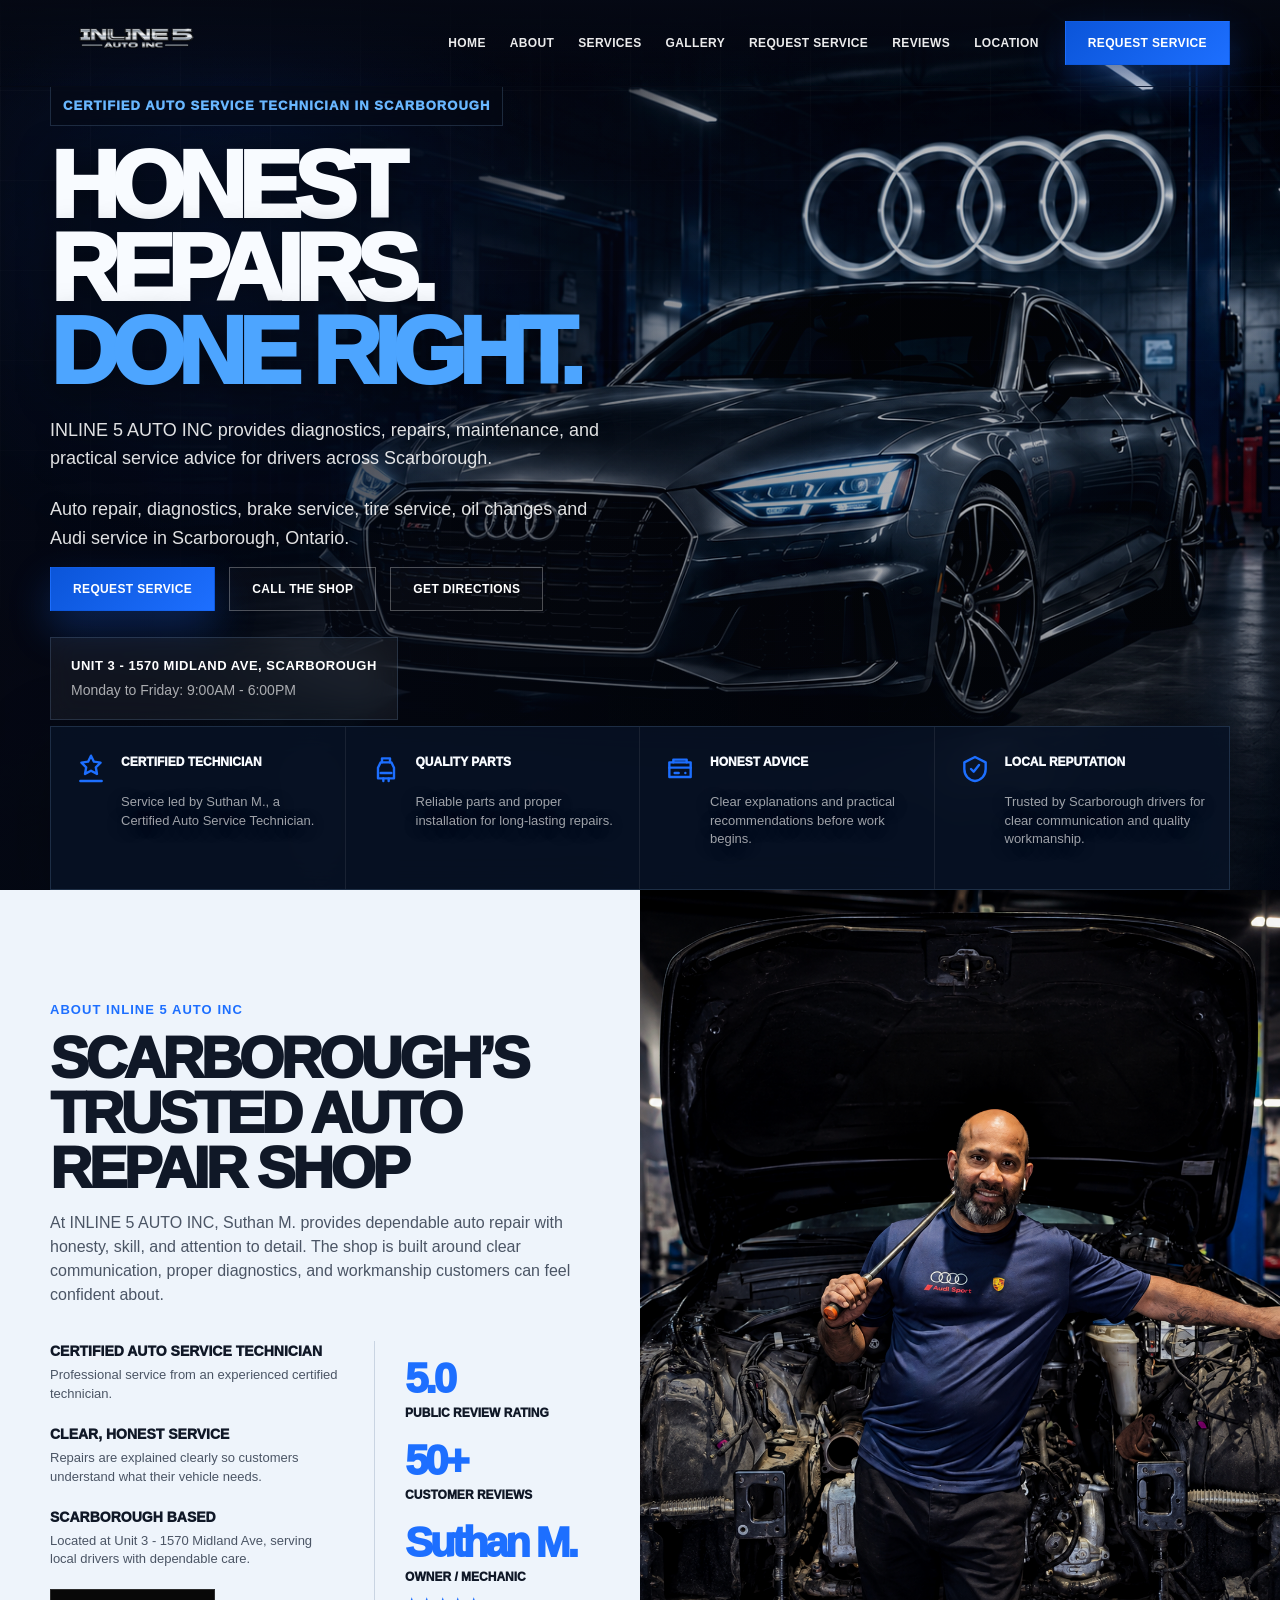
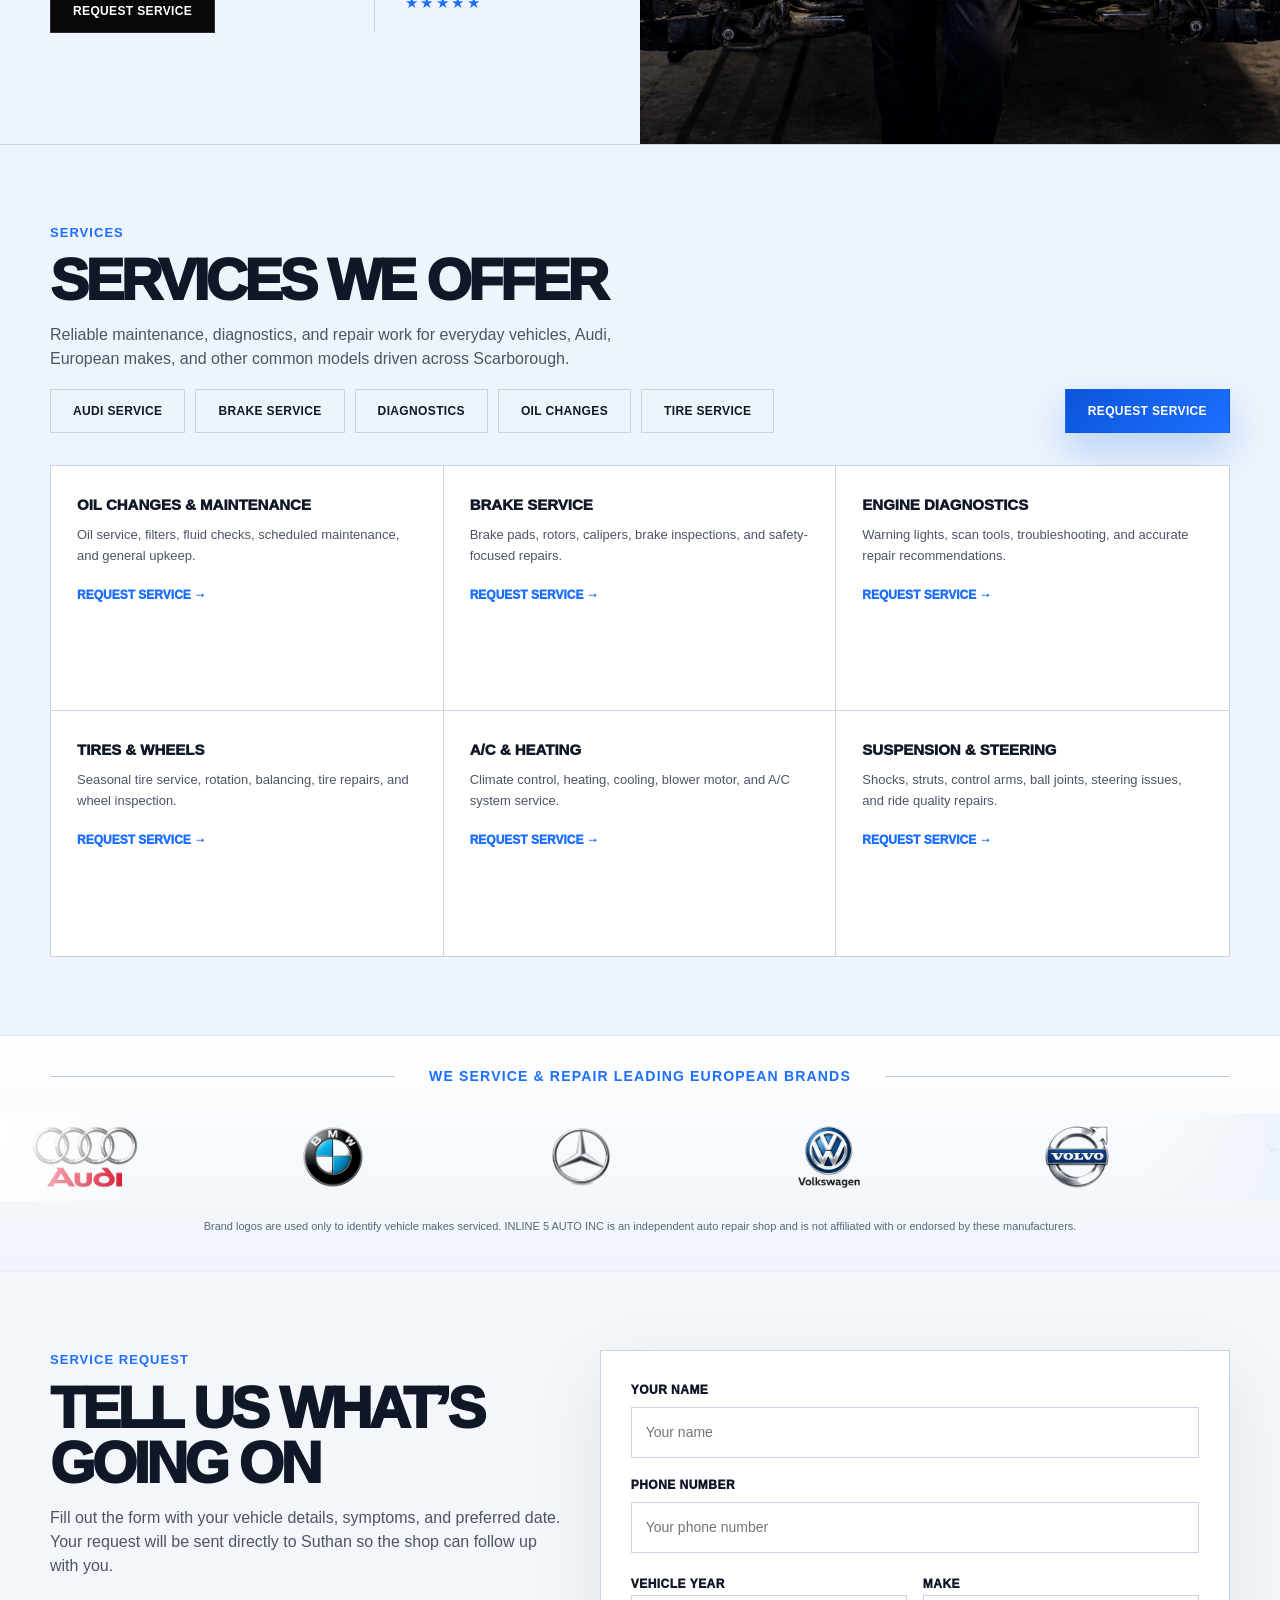
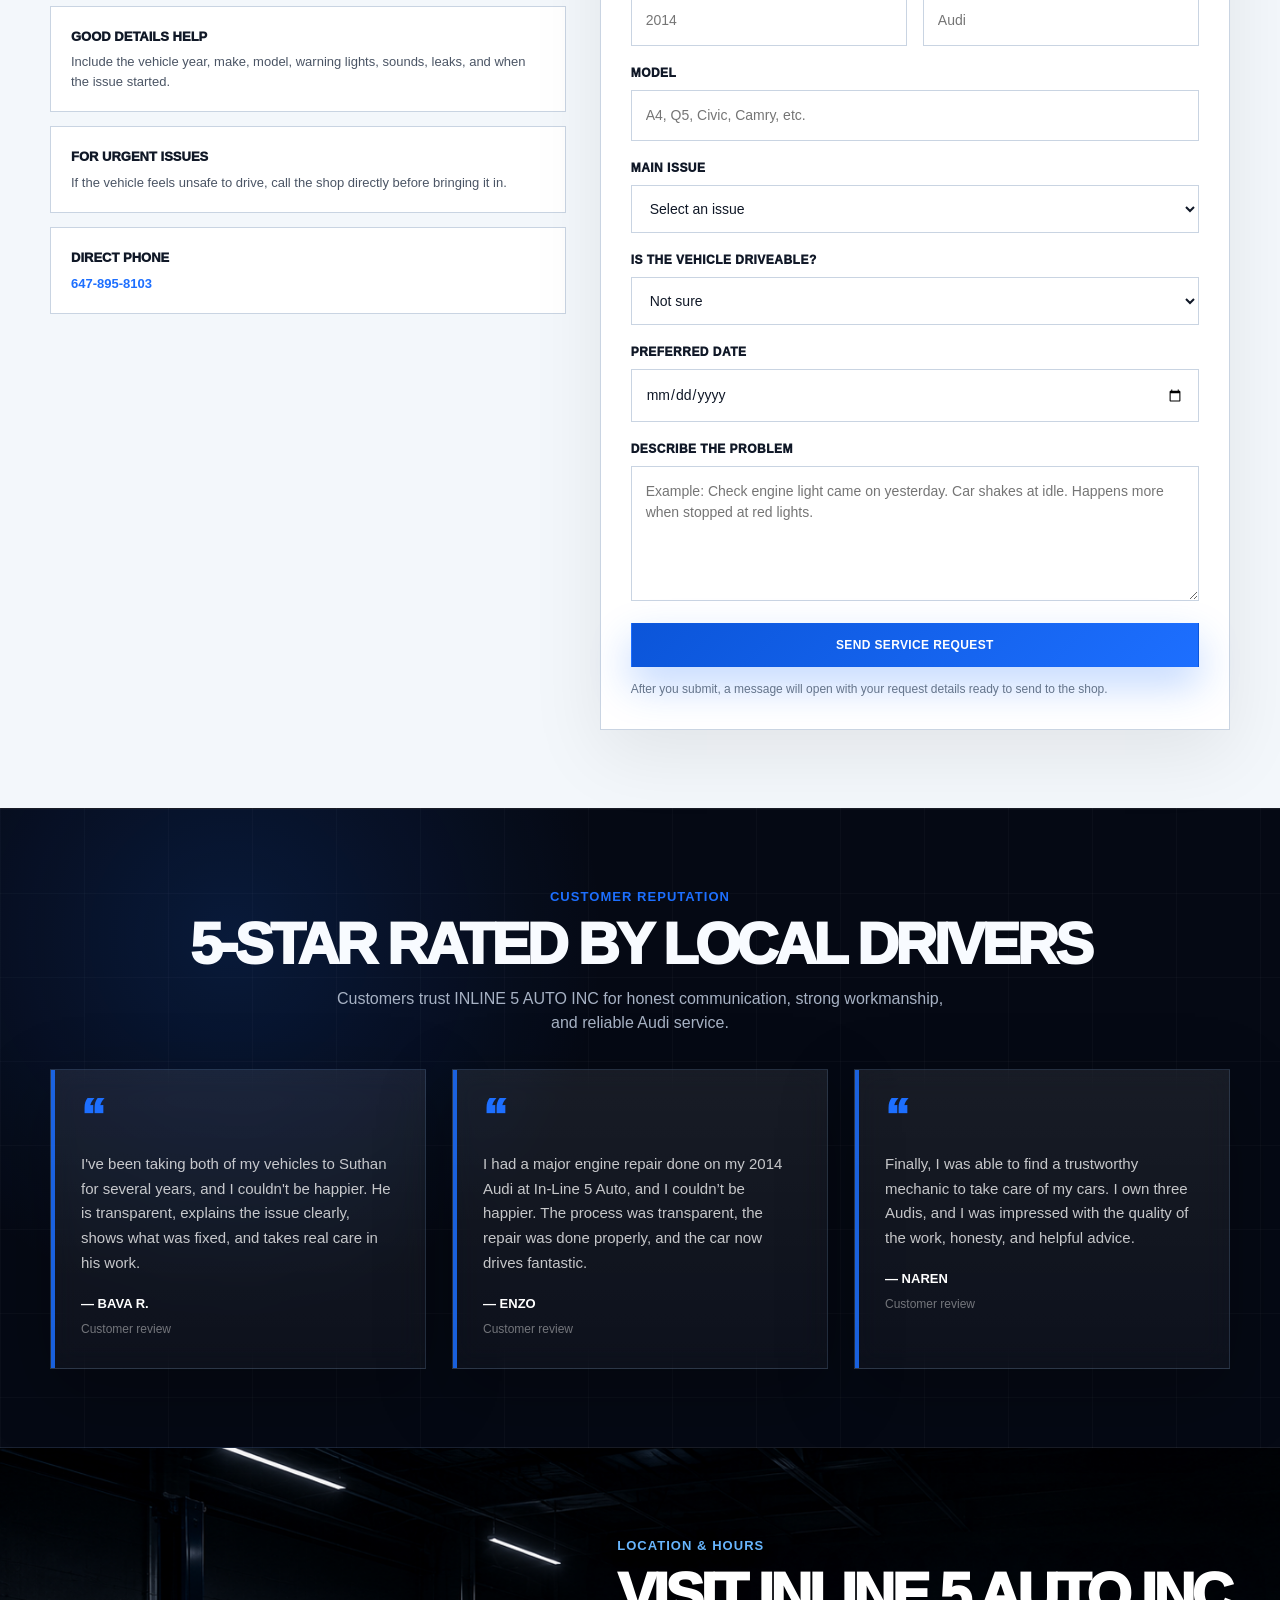
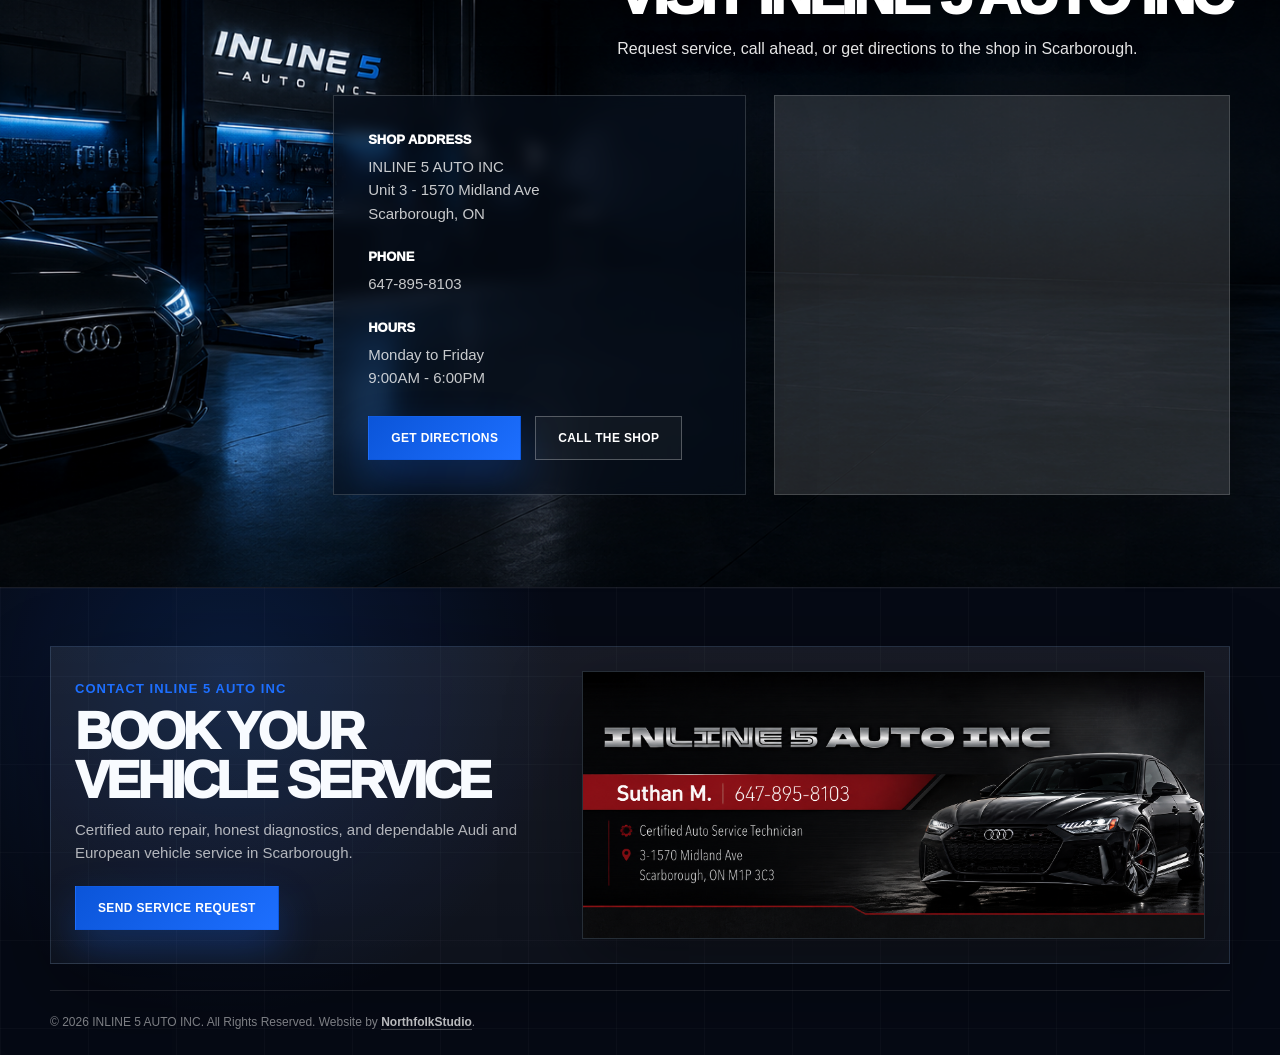
==== commit b52ee641: "Update branding, favicon, about image, and navbar logo" ====
--- a/index.html
+++ b/index.html
@@ -4,8 +4,8 @@
   <meta charset="UTF-8" />
   <meta name="viewport" content="width=device-width, initial-scale=1.0" />
 
-  <link rel="icon" href="/assets/imgs/inline5.svg" type="image/svg+xml" />
-  <link rel="shortcut icon" href="/assets/imgs/inline5.svg" type="image/svg+xml" />
+<link rel="icon" href="./assets/imgs/Inline5Favicon.png" type="image/png" />
+<link rel="shortcut icon" href="./assets/imgs/Inline5Favicon.png" type="image/png" />
 
   <title>INLINE 5 AUTO INC | Auto Repair in Scarborough, Ontario</title>
 
@@ -79,10 +79,11 @@
   <header class="header" id="header">
     <div class="container nav">
       <a href="#home" class="brand" aria-label="INLINE 5 AUTO INC Home">
-        <span class="brand-text">
-          <strong>INLINE 5</strong>
-          <span>Auto Inc</span>
-        </span>
+<img
+  src="./assets/imgs/InlineLogo.png"
+  alt="INLINE 5 AUTO INC"
+  class="brand-logo"
+/>
       </a>
 
       <nav class="nav-links" aria-label="Primary navigation">
@@ -274,7 +275,7 @@
 
       <div class="about-image">
         <img
-          src="./assets/imgs/inline5-hands-wrench.jpg"
+          src="./assets/imgs/SuthanAbout.png"
           alt="Certified mechanic working under the hood with a wrench"
           loading="lazy"
           decoding="async"
--- a/assets/css/styles.css
+++ b/assets/css/styles.css
@@ -1216,6 +1216,15 @@
     scroll-padding-top: 86px;
   }
 
+  .nav-logo {
+    width: 125px;
+  }
+
+  body {
+    overflow-x: hidden;
+    padding-bottom: 84px;
+  }
+
   body {
     overflow-x: hidden;
     padding-bottom: 84px;
@@ -1249,6 +1258,13 @@
     font-size: 10px;
     letter-spacing: 0.14em;
   }
+
+.nav-logo {
+  width: 170px;
+  max-height: 46px;
+  object-fit: contain;
+  display: block;
+}
 
   .nav-actions .btn {
     display: none;
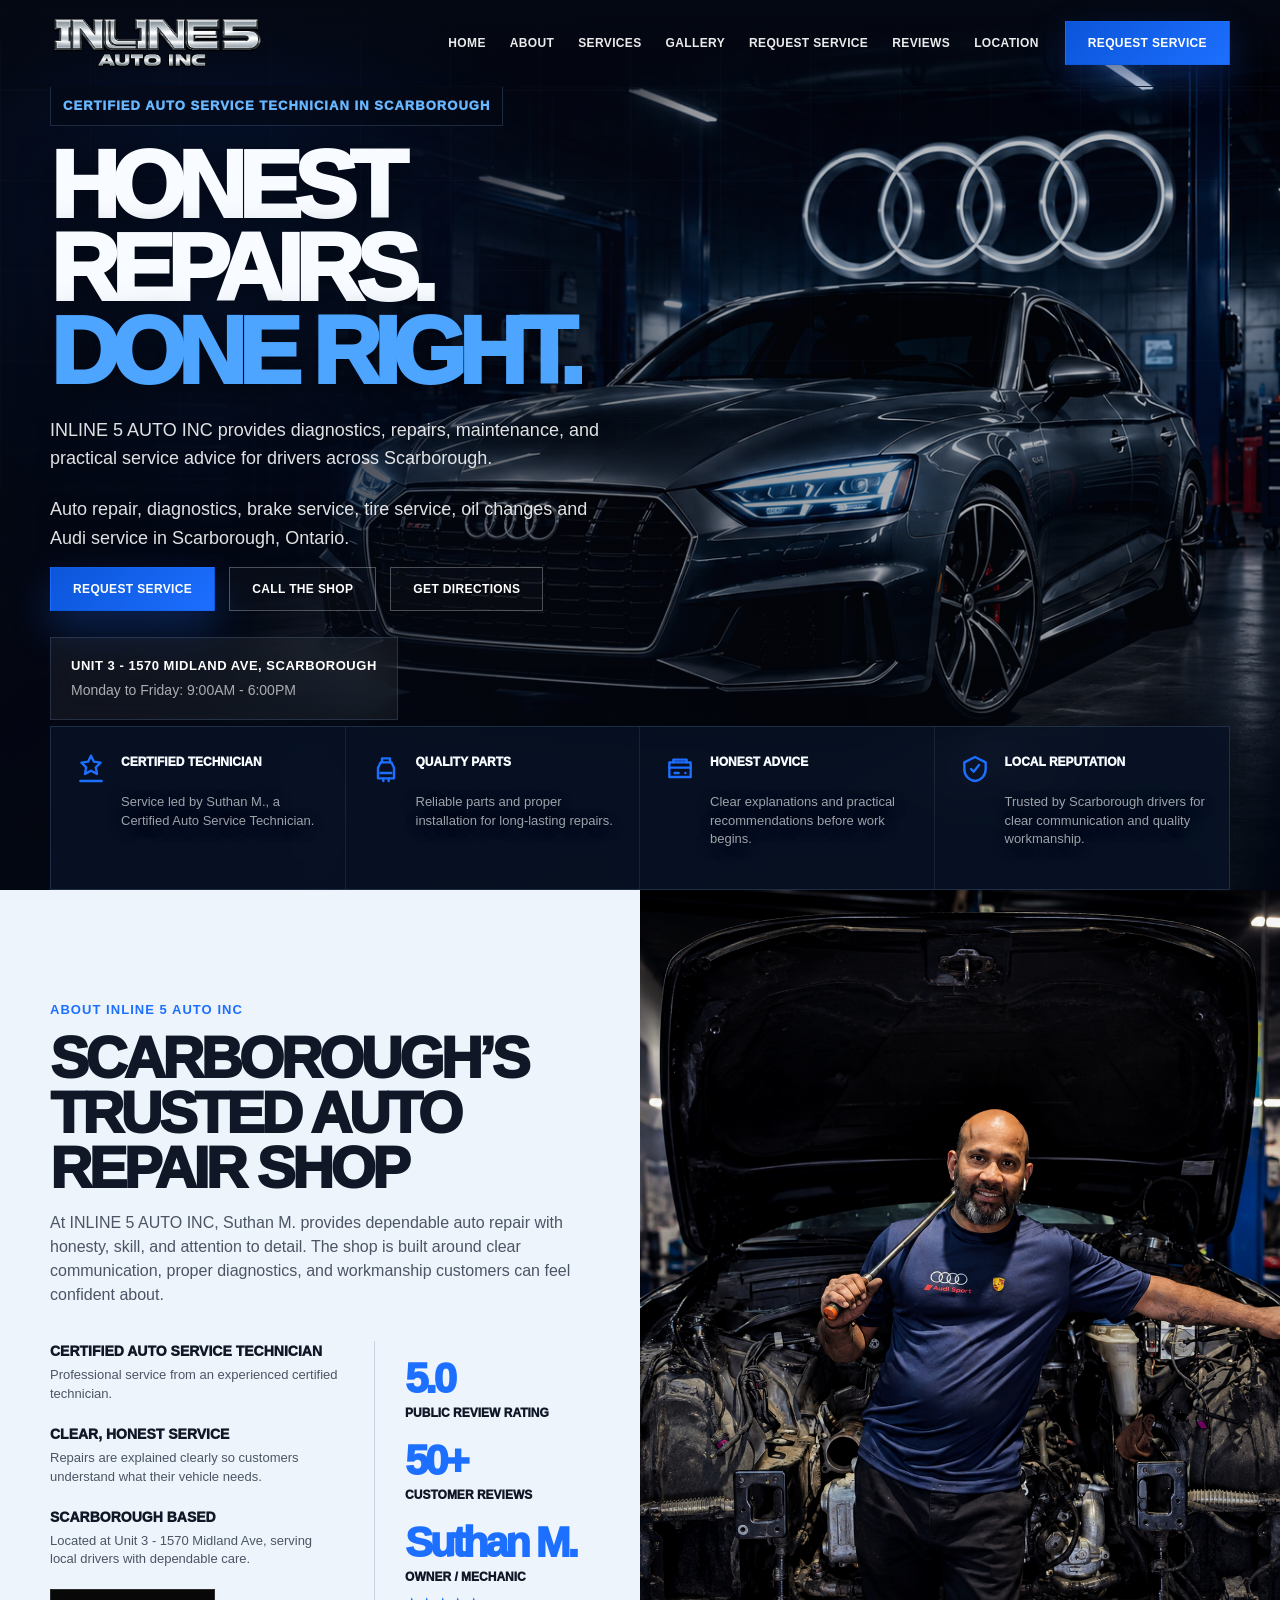
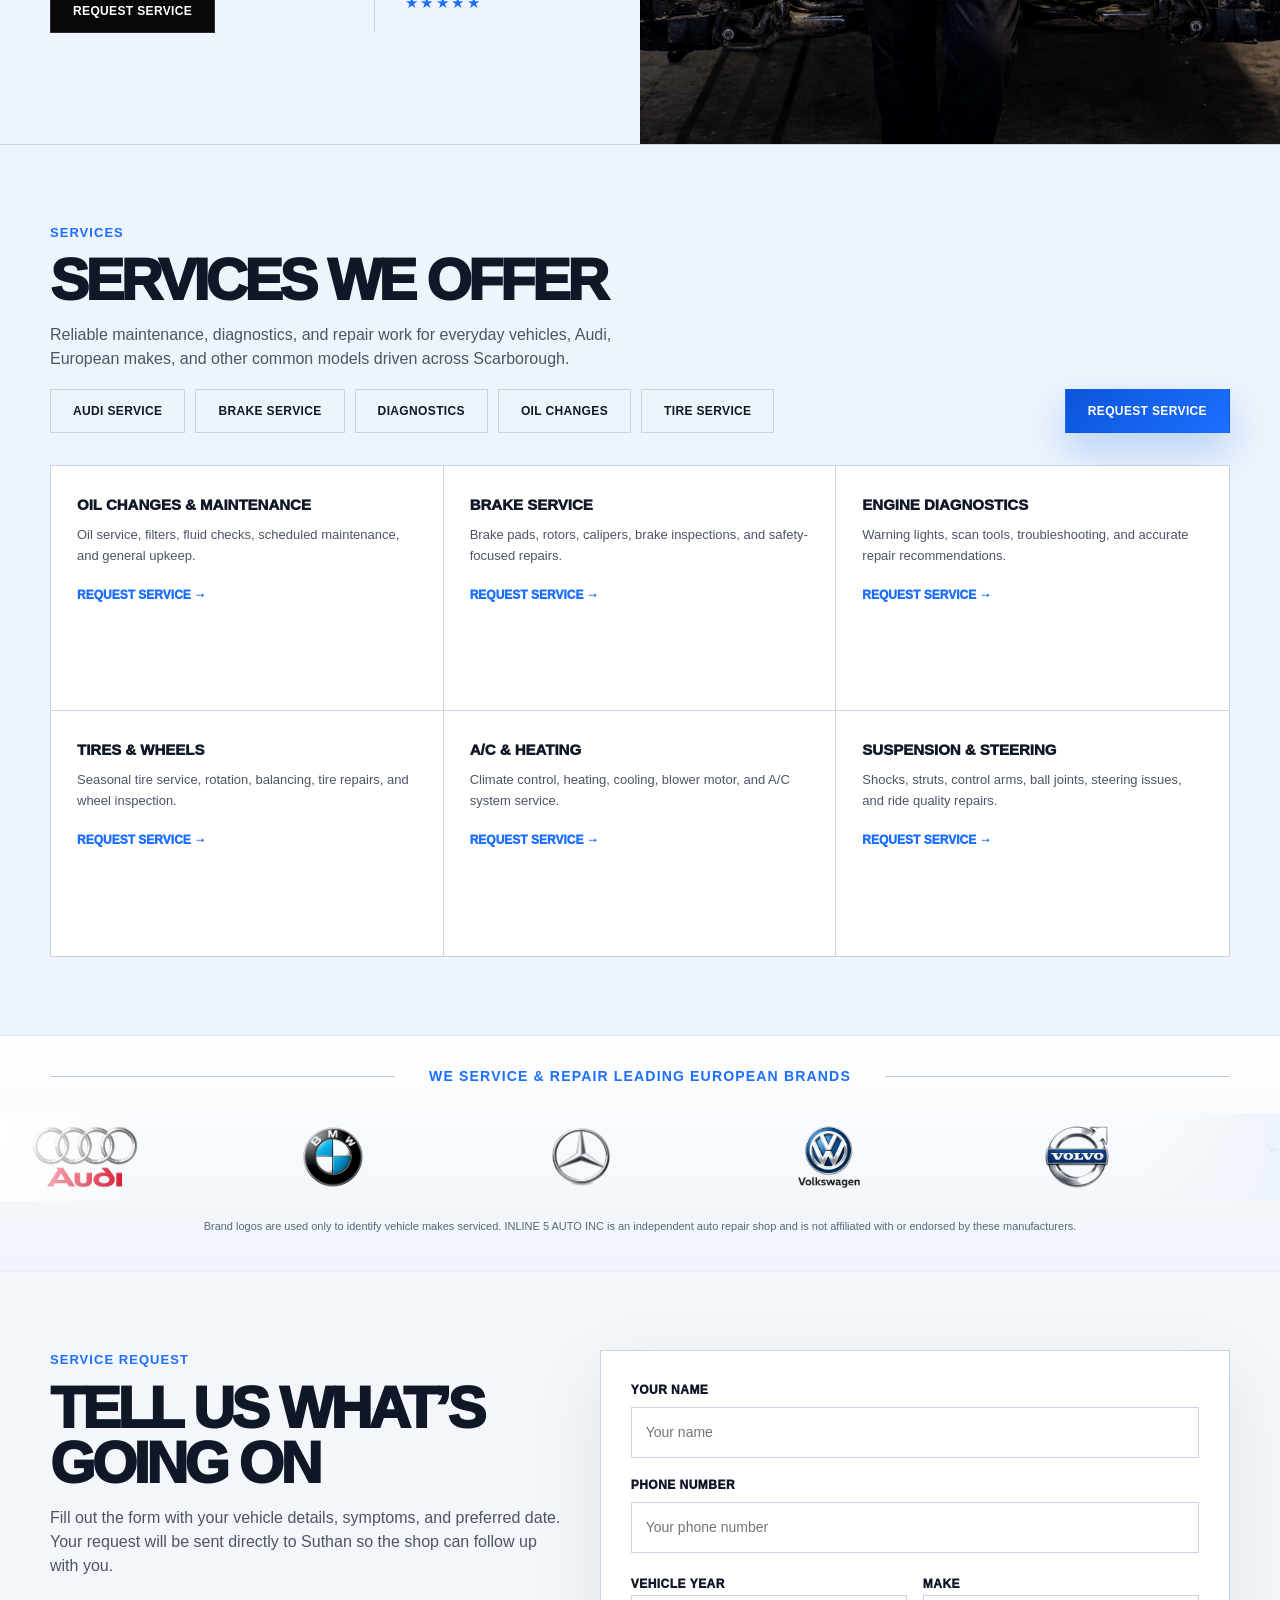
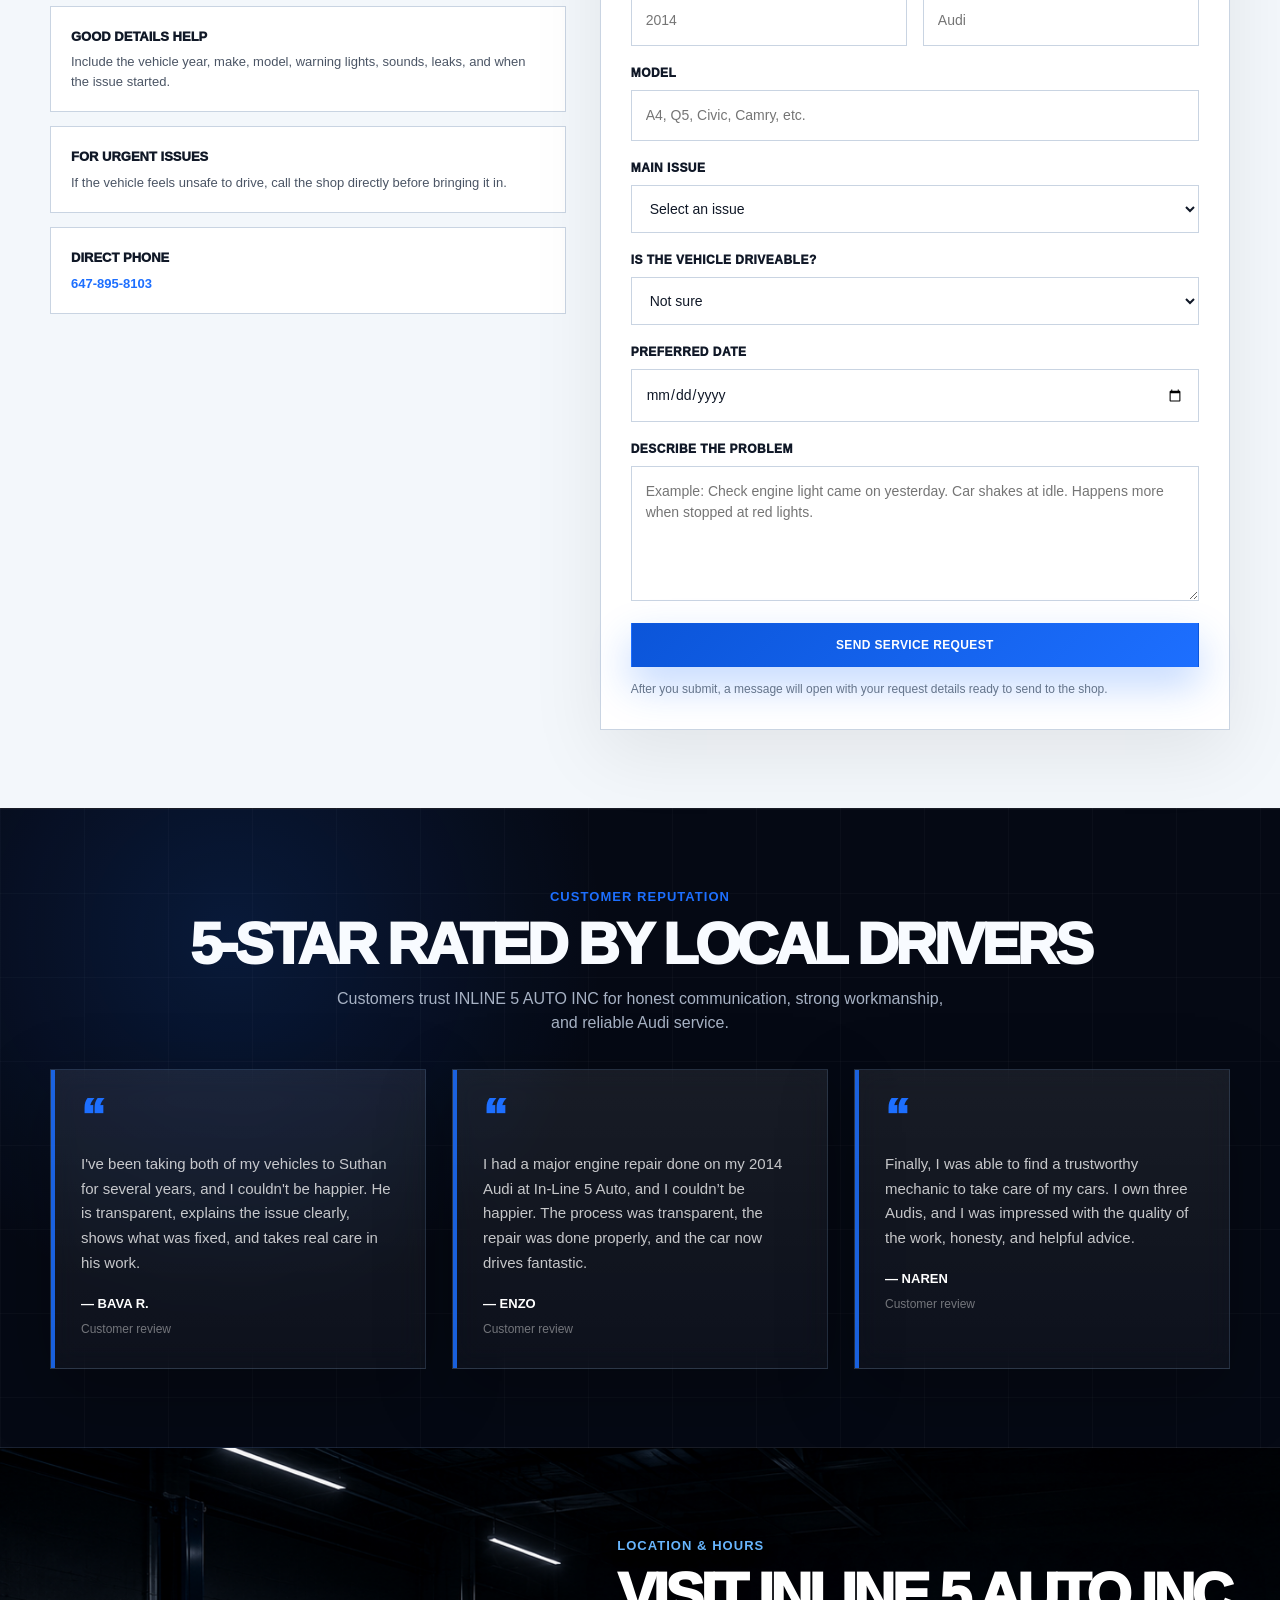
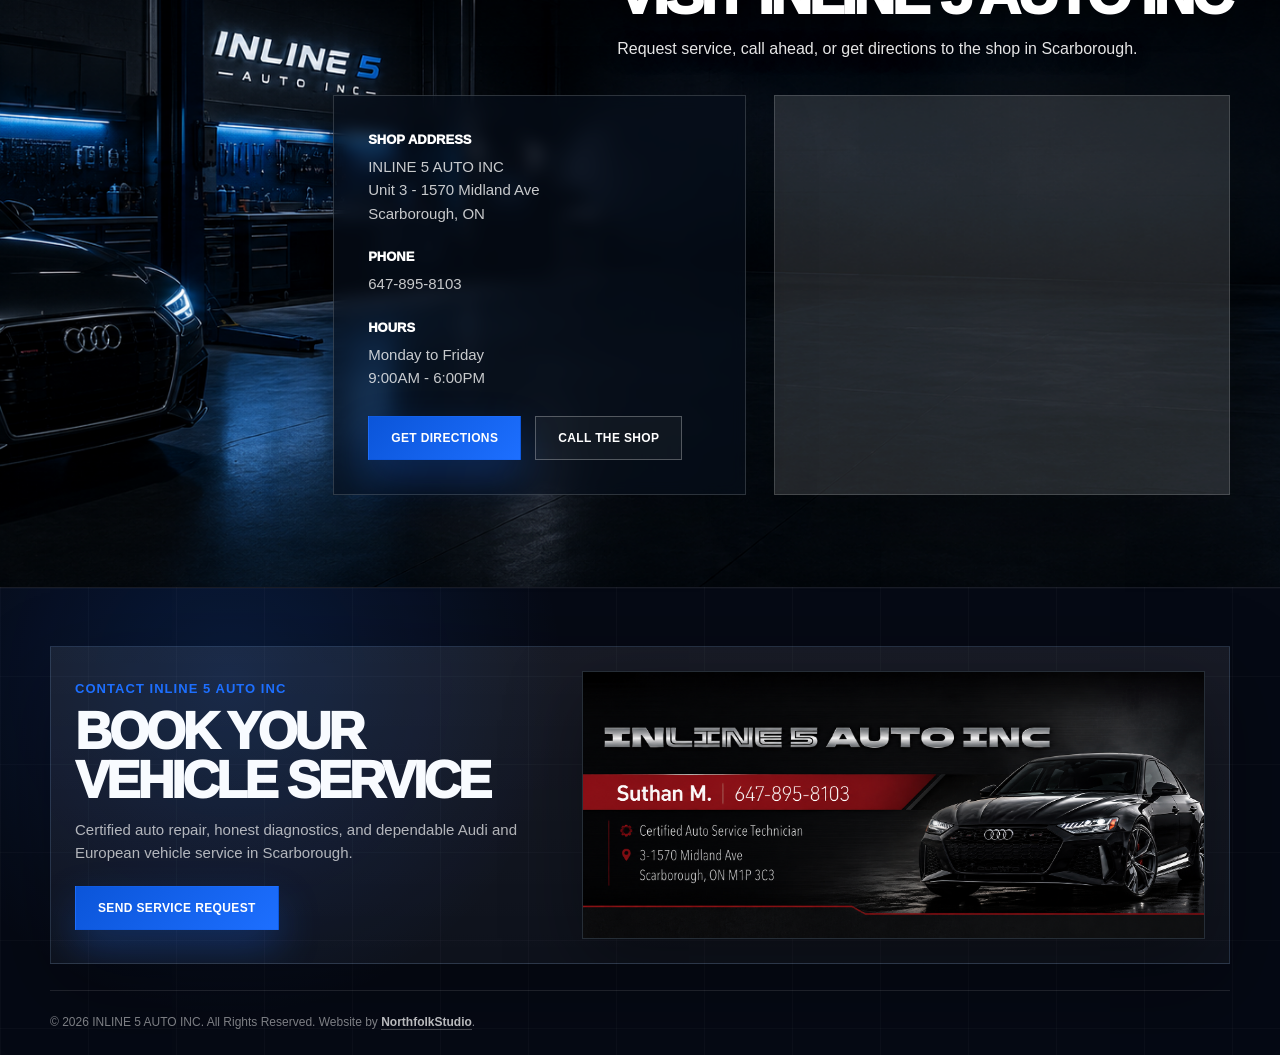
==== commit 747adc23: "Update gallery, navigation, logo, and service dropdown" ====
--- a/index.html
+++ b/index.html
@@ -3,9 +3,8 @@
 <head>
   <meta charset="UTF-8" />
   <meta name="viewport" content="width=device-width, initial-scale=1.0" />
-
-<link rel="icon" href="./assets/imgs/Inline5Favicon.png" type="image/png" />
-<link rel="shortcut icon" href="./assets/imgs/Inline5Favicon.png" type="image/png" />
+  <link rel="icon" href="/assets/imgs/Inline5Favicon.png" type="image/png" />
+  <link rel="shortcut icon" href="/assets/imgs/Inline5Favicon.png" type="image/png" />
 
   <title>INLINE 5 AUTO INC | Auto Repair in Scarborough, Ontario</title>
 
@@ -31,6 +30,21 @@
   <meta name="twitter:image" content="https://inline5autoinc.ca/assets/imgs/Inline5autocard.png" />
 
   <link rel="stylesheet" href="./assets/css/styles.css" />
+
+  <script type="application/ld+json">
+{
+  "@context": "https://schema.org",
+  "@type": "BreadcrumbList",
+  "itemListElement": [
+    {
+      "@type": "ListItem",
+      "position": 1,
+      "name": "Home",
+      "item": "https://inline5autoinc.ca/"
+    }
+  ]
+}
+  </script>
 
   <script type="application/ld+json">
   {
@@ -78,26 +92,38 @@
 <body>
   <header class="header" id="header">
     <div class="container nav">
-      <a href="#home" class="brand" aria-label="INLINE 5 AUTO INC Home">
-<img
-  src="./assets/imgs/InlineLogo.png"
-  alt="INLINE 5 AUTO INC"
-  class="brand-logo"
-/>
+      <a href="./index.html" class="brand" aria-label="INLINE 5 AUTO INC Home">
+        <img
+          src="./assets/imgs/InlineLogo.png"
+          alt="INLINE 5 AUTO INC"
+          class="nav-logo"
+          width="1136"
+          height="294"
+          decoding="async"
+        />
       </a>
 
       <nav class="nav-links" aria-label="Primary navigation">
-        <a href="#home">Home</a>
-        <a href="#about">About</a>
-        <a href="#services">Services</a>
-        <a href="/gallery.html">Gallery</a>
-        <a href="#service-request">Request Service</a>
-        <a href="#reviews">Reviews</a>
-        <a href="#location">Location</a>
+        <a href="./index.html#home">Home</a>
+        <a href="./index.html#about">About</a>
+        <div class="nav-dropdown">
+          <a href="./index.html#services" class="nav-dropdown-toggle">Services</a>
+          <div class="nav-dropdown-menu" aria-label="Service pages">
+            <a href="./audi-service-scarborough.html">Audi Service</a>
+            <a href="./brake-service-scarborough.html">Brake Service</a>
+            <a href="./auto-diagnostics-scarborough.html">Diagnostics</a>
+            <a href="./oil-change-scarborough.html">Oil Changes</a>
+            <a href="./tire-service-scarborough.html">Tire Service</a>
+          </div>
+        </div>
+        <a href="./gallery.html">Gallery</a>
+        <a href="./index.html#service-request">Request Service</a>
+        <a href="./index.html#reviews">Reviews</a>
+        <a href="./index.html#location">Location</a>
       </nav>
 
       <div class="nav-actions">
-        <a class="btn btn-primary" href="#service-request">Request Service</a>
+        <a class="btn btn-primary" href="./index.html#service-request">Request Service</a>
 
         <button
           class="menu-toggle"
@@ -114,13 +140,18 @@
     </div>
 
     <div class="mobile-panel" id="mobilePanel">
-      <a href="#home">Home</a>
-      <a href="#about">About</a>
-      <a href="#services">Services</a>
-      <a href="/gallery.html">Gallery</a>
-      <a href="#service-request">Request Service</a>
-      <a href="#reviews">Reviews</a>
-      <a href="#location">Location</a>
+      <a href="./index.html#home">Home</a>
+      <a href="./index.html#about">About</a>
+      <a href="./index.html#services">Services</a>
+      <a class="mobile-sub-link" href="./audi-service-scarborough.html">Audi Service</a>
+      <a class="mobile-sub-link" href="./brake-service-scarborough.html">Brake Service</a>
+      <a class="mobile-sub-link" href="./auto-diagnostics-scarborough.html">Diagnostics</a>
+      <a class="mobile-sub-link" href="./oil-change-scarborough.html">Oil Changes</a>
+      <a class="mobile-sub-link" href="./tire-service-scarborough.html">Tire Service</a>
+      <a href="./gallery.html">Gallery</a>
+      <a href="./index.html#service-request">Request Service</a>
+      <a href="./index.html#reviews">Reviews</a>
+      <a href="./index.html#location">Location</a>
       <a href="tel:16478958103">Call 647-895-8103</a>
     </div>
   </header>
@@ -132,7 +163,7 @@
   src="./assets/imgs/hero-audi-workshop.png"
   alt="Audi in a professional workshop at Inline 5 Auto Inc"
   fetchpriority="high"
-/>
+ width="1672" height="941" />
       </div>
 
       <div class="container">
@@ -279,7 +310,7 @@
           alt="Certified mechanic working under the hood with a wrench"
           loading="lazy"
           decoding="async"
-        />
+         width="1086" height="1448" />
       </div>
     </section>
 
@@ -295,11 +326,11 @@
             </p>
 
             <div style="display:flex;flex-wrap:wrap;gap:10px;margin-top:18px;">
-              <a href="/audi-service-scarborough.html" class="btn btn-light-outline">Audi Service</a>
-              <a href="/brake-service-scarborough.html" class="btn btn-light-outline">Brake Service</a>
-              <a href="/auto-diagnostics-scarborough.html" class="btn btn-light-outline">Diagnostics</a>
-              <a href="/oil-change-scarborough.html" class="btn btn-light-outline">Oil Changes</a>
-              <a href="/tire-service-scarborough.html" class="btn btn-light-outline">Tire Service</a>
+              <a href="./audi-service-scarborough.html" class="btn btn-light-outline">Audi Service</a>
+              <a href="./brake-service-scarborough.html" class="btn btn-light-outline">Brake Service</a>
+              <a href="./auto-diagnostics-scarborough.html" class="btn btn-light-outline">Diagnostics</a>
+              <a href="./oil-change-scarborough.html" class="btn btn-light-outline">Oil Changes</a>
+              <a href="./tire-service-scarborough.html" class="btn btn-light-outline">Tire Service</a>
             </div>
           </div>
 
@@ -356,75 +387,75 @@
   <div class="brand-marquee-window">
     <div class="brand-marquee-track">
       <div class="brand-logo audi-logo">
-        <img src="./assets/imgs/audi.png" alt="Audi repair and service in Scarborough" />
+        <img src="./assets/imgs/audi.png" alt="Audi repair and service in Scarborough"  width="1137" height="700"  loading="lazy"  decoding="async" />
       </div>
 
       <div class="brand-logo bmw-logo">
-        <img src="./assets/imgs/bmw.png" alt="BMW repair and service in Scarborough" />
+        <img src="./assets/imgs/bmw.png" alt="BMW repair and service in Scarborough"  width="623" height="622"  loading="lazy"  decoding="async" />
       </div>
 
       <div class="brand-logo mercedes-logo">
-        <img src="./assets/imgs/mercedes.png" alt="Mercedes-Benz repair and service in Scarborough" />
+        <img src="./assets/imgs/mercedes.png" alt="Mercedes-Benz repair and service in Scarborough"  width="578" height="579"  loading="lazy"  decoding="async" />
       </div>
 
       <div class="brand-logo volkswagen-logo">
-        <img src="./assets/imgs/volkswagen.png" alt="Volkswagen repair and service in Scarborough" />
+        <img src="./assets/imgs/volkswagen.png" alt="Volkswagen repair and service in Scarborough"  width="815" height="807"  loading="lazy"  decoding="async" />
       </div>
 
       <div class="brand-logo volvo-logo">
-        <img src="./assets/imgs/volvo.png" alt="Volvo repair and service in Scarborough" />
+        <img src="./assets/imgs/volvo.png" alt="Volvo repair and service in Scarborough"  width="798" height="775"  loading="lazy"  decoding="async" />
       </div>
 
       <div class="brand-logo mini-logo">
-        <img src="./assets/imgs/minicooper.png" alt="MINI Cooper repair and service in Scarborough" />
+        <img src="./assets/imgs/minicooper.png" alt="MINI Cooper repair and service in Scarborough"  width="1137" height="564"  loading="lazy"  decoding="async" />
       </div>
 
       <div class="brand-logo landrover-logo">
-        <img src="./assets/imgs/landrover.png" alt="Land Rover repair and service in Scarborough" />
+        <img src="./assets/imgs/landrover.png" alt="Land Rover repair and service in Scarborough"  width="1076" height="649"  loading="lazy"  decoding="async" />
       </div>
 
       <div class="brand-logo jaguar-logo">
-        <img src="./assets/imgs/jaguar.png" alt="Jaguar repair and service in Scarborough" />
+        <img src="./assets/imgs/jaguar.png" alt="Jaguar repair and service in Scarborough"  width="812" height="827"  loading="lazy"  decoding="async" />
       </div>
 
       <div class="brand-logo porsche-logo">
-        <img src="./assets/imgs/porche.png" alt="Porsche repair and service in Scarborough" />
+        <img src="./assets/imgs/porche.png" alt="Porsche repair and service in Scarborough"  width="1044" height="747"  loading="lazy"  decoding="async" />
       </div>
 
       <div class="brand-logo audi-logo" aria-hidden="true">
-        <img src="./assets/imgs/audi.png" alt="" />
+        <img src="./assets/imgs/audi.png" alt=""  width="1137" height="700"  loading="lazy"  decoding="async" />
       </div>
 
       <div class="brand-logo bmw-logo" aria-hidden="true">
-        <img src="./assets/imgs/bmw.png" alt="" />
+        <img src="./assets/imgs/bmw.png" alt=""  width="623" height="622"  loading="lazy"  decoding="async" />
       </div>
 
       <div class="brand-logo mercedes-logo" aria-hidden="true">
-        <img src="./assets/imgs/mercedes.png" alt="" />
+        <img src="./assets/imgs/mercedes.png" alt=""  width="578" height="579"  loading="lazy"  decoding="async" />
       </div>
 
       <div class="brand-logo volkswagen-logo" aria-hidden="true">
-        <img src="./assets/imgs/volkswagen.png" alt="" />
+        <img src="./assets/imgs/volkswagen.png" alt=""  width="815" height="807"  loading="lazy"  decoding="async" />
       </div>
 
       <div class="brand-logo volvo-logo" aria-hidden="true">
-        <img src="./assets/imgs/volvo.png" alt="" />
+        <img src="./assets/imgs/volvo.png" alt=""  width="798" height="775"  loading="lazy"  decoding="async" />
       </div>
 
       <div class="brand-logo mini-logo" aria-hidden="true">
-        <img src="./assets/imgs/minicooper.png" alt="" />
+        <img src="./assets/imgs/minicooper.png" alt=""  width="1137" height="564"  loading="lazy"  decoding="async" />
       </div>
 
       <div class="brand-logo landrover-logo" aria-hidden="true">
-        <img src="./assets/imgs/landrover.png" alt="" />
+        <img src="./assets/imgs/landrover.png" alt=""  width="1076" height="649"  loading="lazy"  decoding="async" />
       </div>
 
       <div class="brand-logo jaguar-logo" aria-hidden="true">
-        <img src="./assets/imgs/jaguar.png" alt="" />
+        <img src="./assets/imgs/jaguar.png" alt=""  width="812" height="827"  loading="lazy"  decoding="async" />
       </div>
 
       <div class="brand-logo porsche-logo" aria-hidden="true">
-        <img src="./assets/imgs/porche.png" alt="" />
+        <img src="./assets/imgs/porche.png" alt=""  width="1044" height="747"  loading="lazy"  decoding="async" />
       </div>
     </div>
   </div>
@@ -646,7 +677,7 @@
             alt="INLINE 5 AUTO INC business card with contact details"
             loading="lazy"
             decoding="async"
-          />
+           width="1916" height="821" />
         </div>
       </div>
 
--- a/assets/css/styles.css
+++ b/assets/css/styles.css
@@ -203,6 +203,84 @@
   align-items: center;
   gap: 12px;
   min-width: max-content;
+}
+
+.nav-logo {
+  width: 215px;
+  max-height: 58px;
+  height: auto;
+  object-fit: contain;
+  display: block;
+  flex: 0 0 auto;
+}
+
+.nav-dropdown {
+  position: relative;
+  display: flex;
+  align-items: center;
+}
+
+.nav-dropdown-toggle::after {
+  content: "▾";
+  font-size: 9px;
+  margin-left: 6px;
+  color: #4da5ff;
+}
+
+.nav-dropdown-menu {
+  position: absolute;
+  top: 100%;
+  left: 50%;
+  transform: translateX(-50%) translateY(0);
+  min-width: 230px;
+  padding: 10px;
+  background: rgba(5, 9, 20, 0.98);
+  border: 1px solid rgba(147, 197, 253, 0.18);
+  box-shadow: 0 24px 70px rgba(0, 0, 0, 0.38);
+  opacity: 0;
+  visibility: hidden;
+  pointer-events: none;
+  transition: opacity 0.16s ease, visibility 0.16s ease;
+  backdrop-filter: blur(18px);
+  z-index: 90;
+}
+
+.nav-dropdown:hover .nav-dropdown-menu,
+.nav-dropdown:focus-within .nav-dropdown-menu {
+  opacity: 1;
+  visibility: visible;
+  pointer-events: auto;
+  transform: translateX(-50%) translateY(0);
+}
+
+.nav-dropdown-menu::before {
+  content: "";
+  position: absolute;
+  left: 0;
+  right: 0;
+  top: -12px;
+  height: 12px;
+}
+
+.nav-dropdown-menu a {
+  display: block;
+  padding: 12px 14px;
+  white-space: nowrap;
+  font-size: 12px;
+  border-bottom: 1px solid rgba(255, 255, 255, 0.08);
+}
+
+.nav-dropdown-menu a:last-child {
+  border-bottom: 0;
+}
+
+.nav-dropdown-menu a::after {
+  display: none;
+}
+
+.nav-dropdown-menu a:hover {
+  color: #69b7ff;
+  background: rgba(255, 255, 255, 0.045);
 }
 
 .brand-text strong {
@@ -1212,15 +1290,22 @@
 }
 
 @media (max-width: 768px) {
+  .nav-logo {
+    width: 150px;
+    max-height: 42px;
+  }
+
+  .mobile-sub-link {
+    padding-left: 18px !important;
+    color: #69b7ff !important;
+    font-size: 12px !important;
+    border-bottom-color: rgba(105, 183, 255, 0.12) !important;
+  }
+
   html {
     scroll-padding-top: 86px;
   }
-
-  .nav-logo {
-    width: 125px;
-  }
-
-  body {
+body {
     overflow-x: hidden;
     padding-bottom: 84px;
   }
@@ -1258,15 +1343,7 @@
     font-size: 10px;
     letter-spacing: 0.14em;
   }
-
-.nav-logo {
-  width: 170px;
-  max-height: 46px;
-  object-fit: contain;
-  display: block;
-}
-
-  .nav-actions .btn {
+.nav-actions .btn {
     display: none;
   }
 
@@ -1621,4 +1698,14 @@
     animation-iteration-count: 1 !important;
     transition-duration: 0.001ms !important;
   }
-}+}
+
+@media (max-width: 768px) {
+  .about-image img {
+    object-position: center top;
+  }
+
+  .location {
+    background-position: 35% center;
+  }
+}
